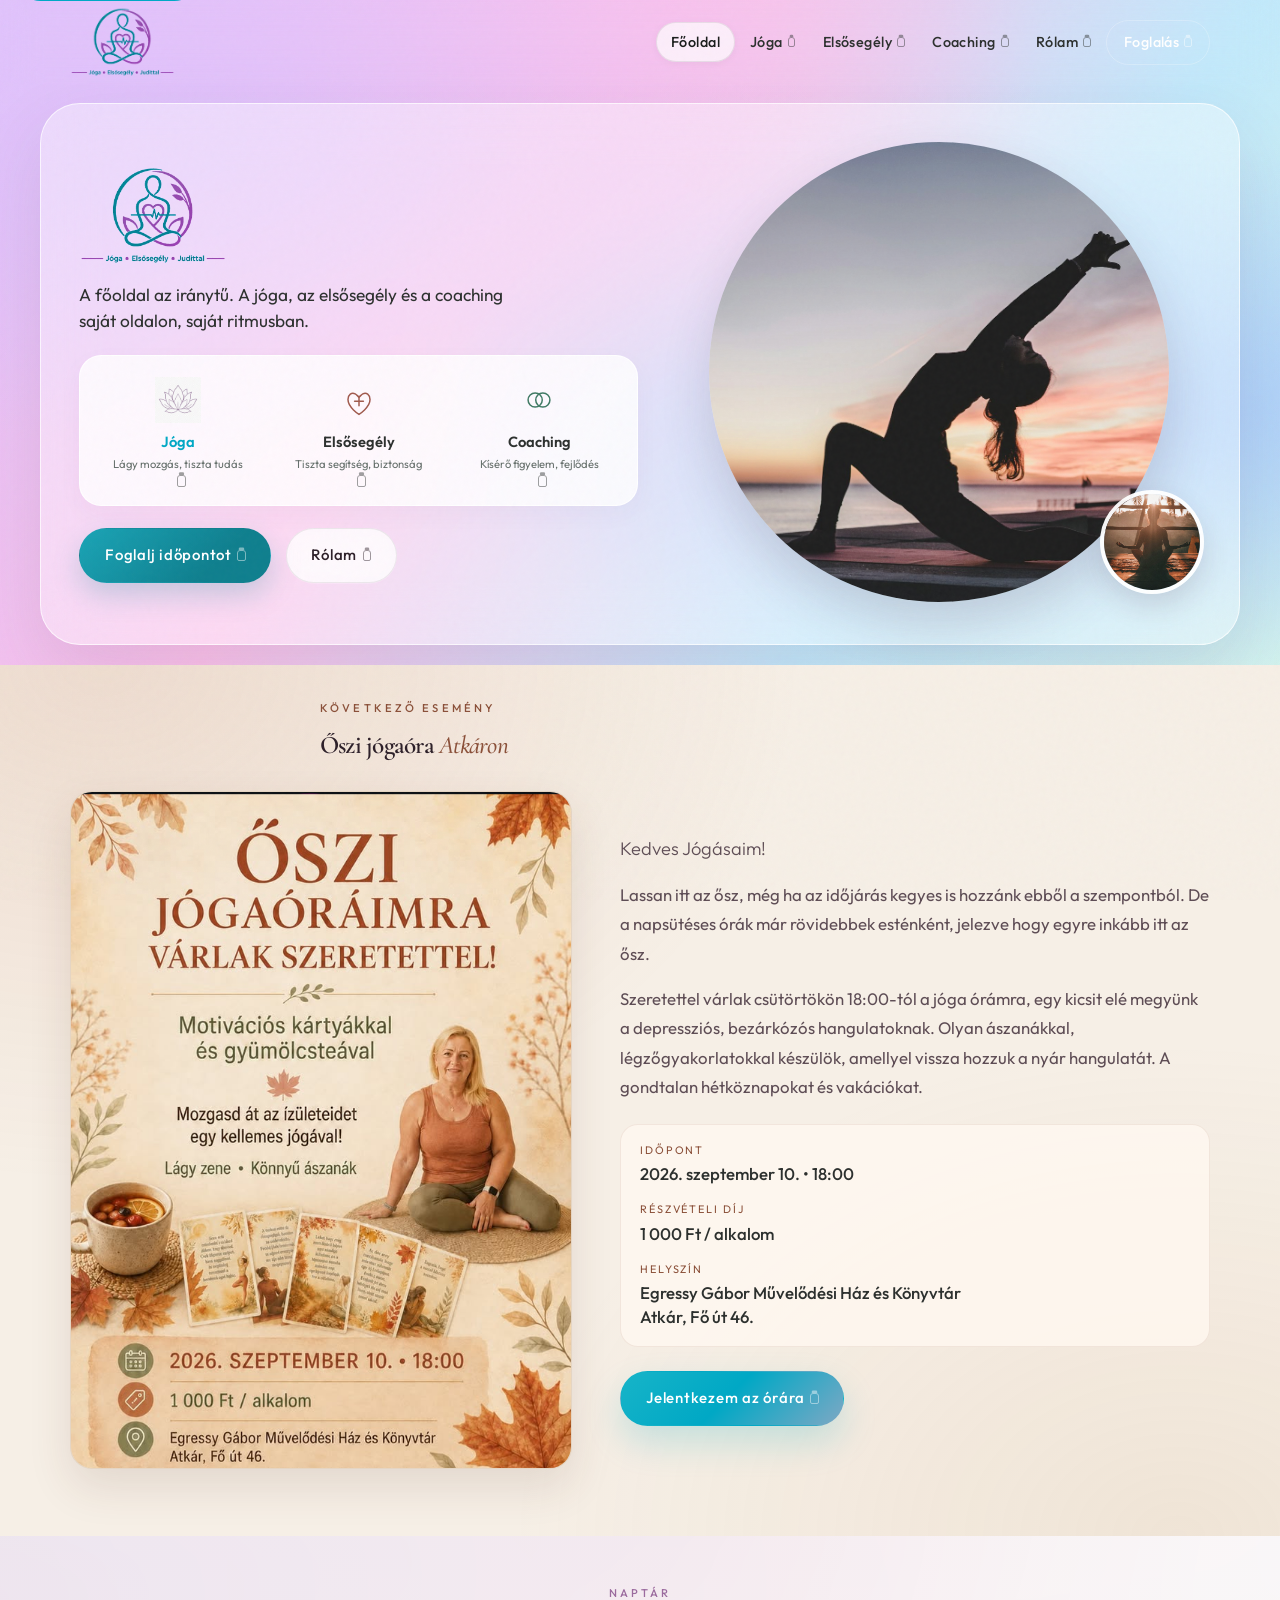
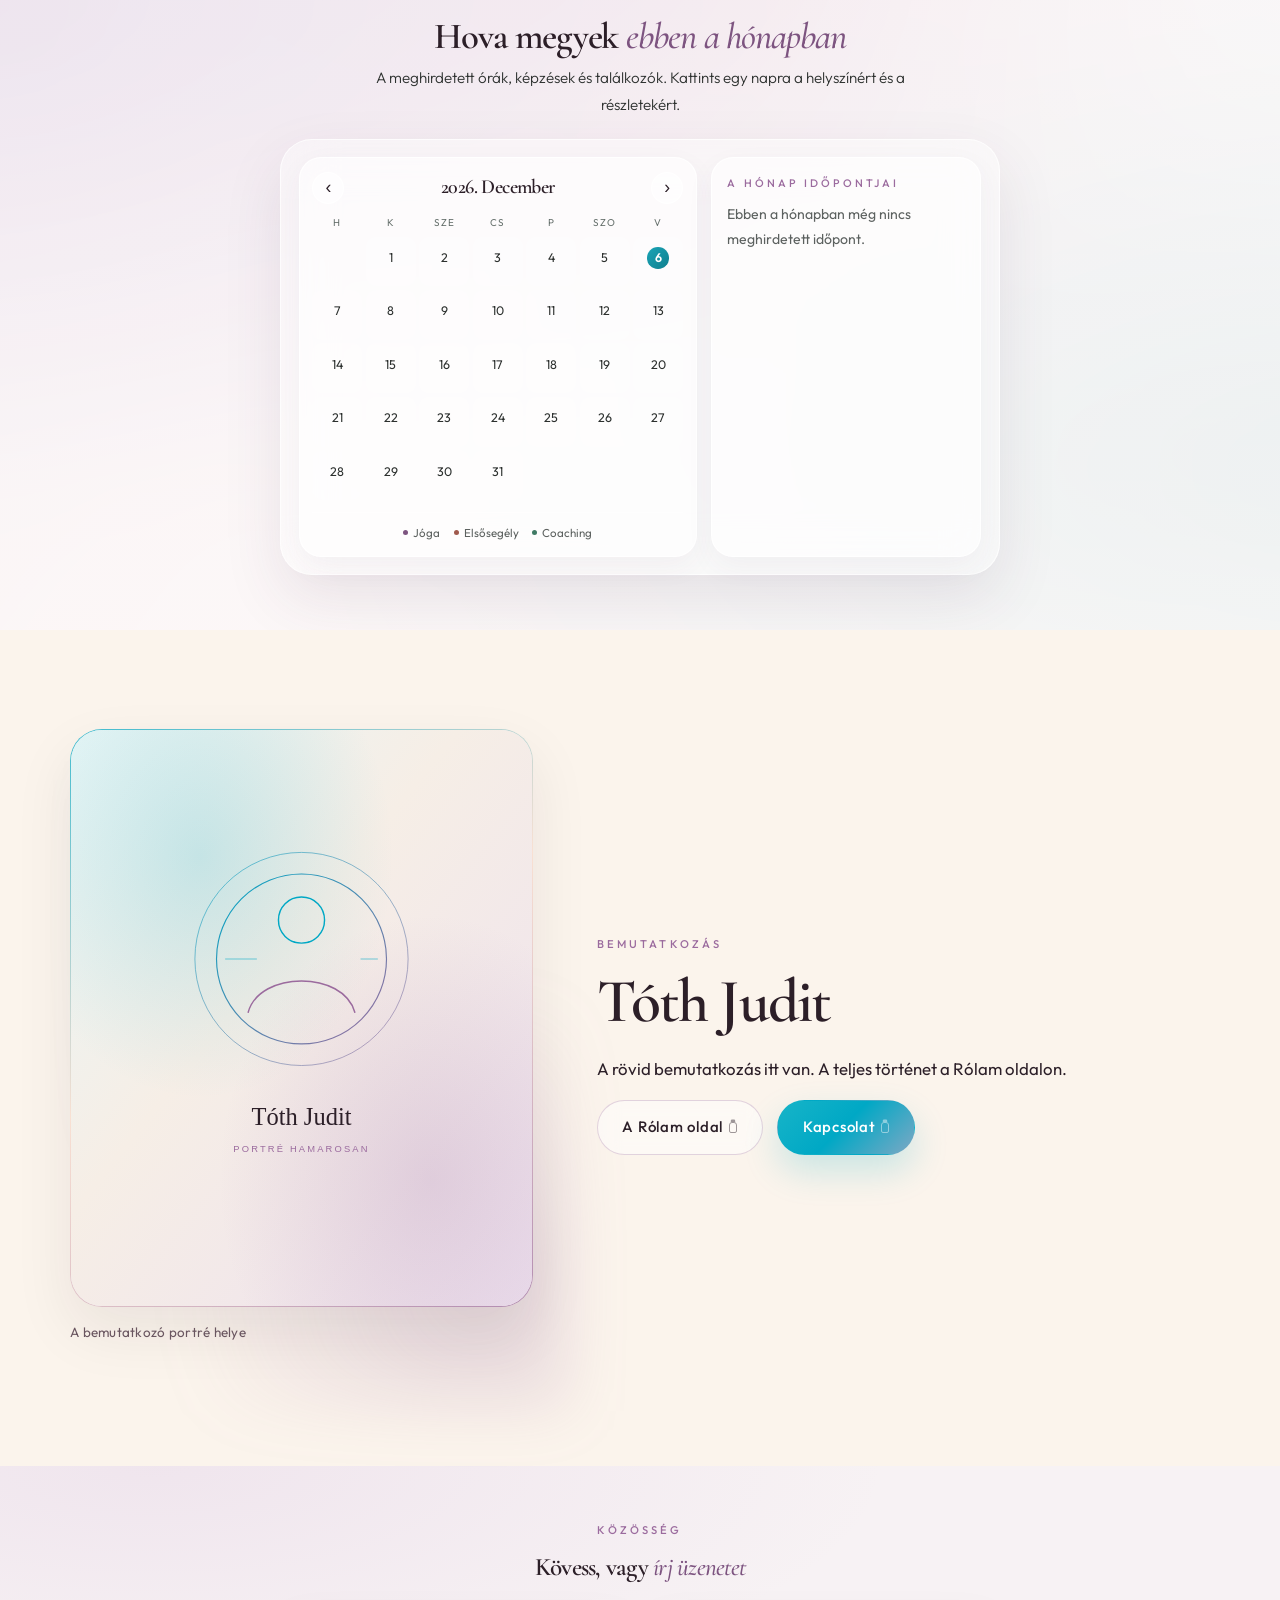
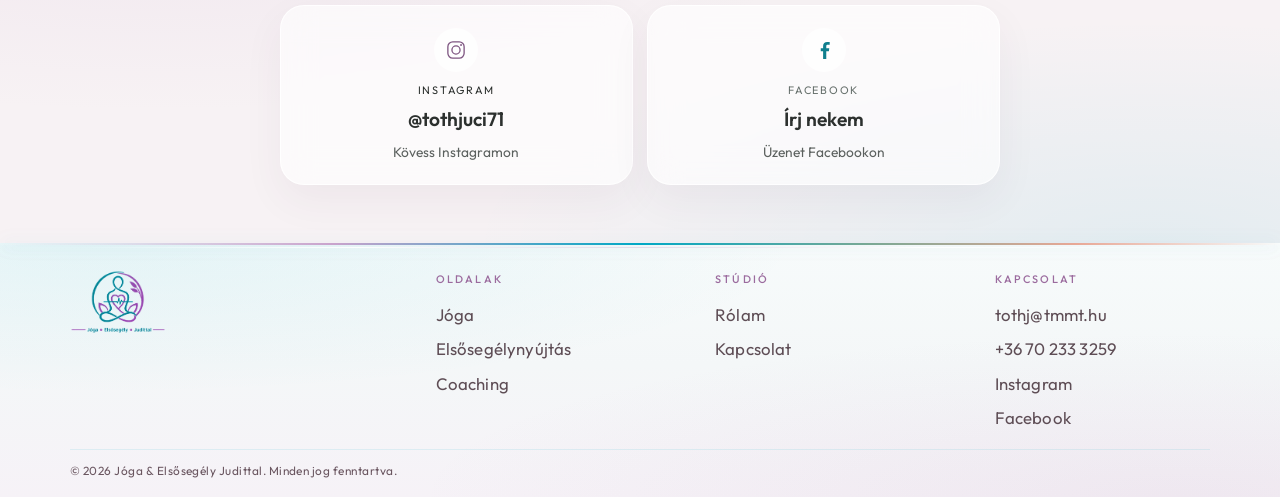
==== index.html @ 82e7b96b "Publish the current Judit site so it can be deployed from GitHub. Co-authored-by: Cursor <cursoragen" ====
<!DOCTYPE html>
<html lang="hu">
<head>
  <meta charset="utf-8">
  <meta name="viewport" content="width=device-width, initial-scale=1">
  <title>Jóga &amp; Elsősegély Judittal | Tóth Judit</title>
  <meta name="description" content="Jóga, elsősegély és coaching Tóth Judittal.">
  <meta name="theme-color" content="#FFFCF8">
  <link rel="canonical" href="https://jogaelseosegelyjudittal.hu/">
  <meta property="og:type" content="website">
  <meta property="og:locale" content="hu_HU">
  <meta property="og:title" content="Jóga &amp; Elsősegély Judittal">
  <meta property="og:description" content="Jóga, elsősegély és coaching Tóth Judittal.">
  <meta property="og:image" content="images/logo.png">
  <link rel="icon" href="images/logo.png" type="image/png">
  <link rel="preconnect" href="https://fonts.googleapis.com">
  <link rel="preconnect" href="https://fonts.gstatic.com" crossorigin>
  <link href="https://fonts.googleapis.com/css2?family=Cormorant+Garamond:ital,wght@0,500;0,600;0,700;1,500;1,600&family=Outfit:wght@300;400;500;600&display=swap" rel="stylesheet">
  <link rel="stylesheet" href="css/styles.css?v=19">
  <script src="js/preview-lock.js?v=1"></script>
  <script type="application/ld+json">
  {"@context":"https://schema.org","@type":"LocalBusiness","name":"Jóga & Elsősegély Judittal","description":"Jógaórák, elsősegély-képzések és coaching Judittal.","image":"images/logo.png","url":"https://jogaelseosegelyjudittal.hu/","email":"tothj@tmmt.hu","telephone":"+36702333259","founder":{"@type":"Person","name":"Tóth Judit"},"areaServed":"Hungary"}
  </script>
</head>
<body class="page-home">
  <div class="grain" aria-hidden="true"></div>
  <a class="skip-link" href="#fooldal">Ugrás a tartalomhoz</a>
  <header class="site-header">
    <div class="container header-inner">
      <a class="logo" href="index.html" aria-label="Jóga és Elsősegély Judittal – főoldal">
        <img src="images/logo.png" alt="Jóga • Elsősegély • Judittal">
      </a>
      <nav class="site-nav" id="site-nav" aria-label="Főmenü">
        <ul class="nav-list">
          <li><a class="nav-link" href="index.html">Főoldal</a></li>
          <li><a class="nav-link nav-link--joga" href="joga.html">Jóga</a></li>
          <li><a class="nav-link nav-link--aid" href="elseosegely.html">Elsősegély</a></li>
          <li><a class="nav-link nav-link--coach" href="coaching.html">Coaching</a></li>
          <li><a class="nav-link nav-link--about" href="rolam.html">Rólam</a></li>
          <li><a class="nav-cta" href="kapcsolat.html">Foglalás</a></li>
        </ul>
      </nav>
    </div>
  </header>
  <main>
    <section class="hero" id="fooldal">
      <div class="container hero-wrap">
        <div class="hero-shell hero-enter" style="--d:1">
          <div class="hero-shell__copy">
            <img class="hero__logo" src="images/logo.png" alt="Jóga • Elsősegély • Judittal">
            <h1 class="hero-card__lead">A főoldal az iránytű. A jóga, az elsősegély és a coaching saját oldalon, saját ritmusban.</h1>
            <div class="hero-feats">
              <a class="hero-feat hero-feat--joga" href="joga.html">
                <span class="hero-feat__icon" aria-hidden="true">
                  <img src="images/icon-lotus.png" alt="">
                </span>
                <strong>Jóga</strong>
                <small>Lágy mozgás, tiszta tudás</small>
              </a>
              <a class="hero-feat" href="elseosegely.html">
                <span class="hero-feat__icon" aria-hidden="true">
                  <svg viewBox="0 0 48 48" fill="none"><path d="M24 39s-11.5-7.2-11.5-15.4C12.5 18.4 16.4 15.6 20 17.6c1.3.7 2.3 2 4 3.4 1.7-1.4 2.7-2.7 4-3.4 3.6-2 7.5.8 7.5 6 0 8.2-11.5 15.4-11.5 15.4Z" stroke="#a05a4d" stroke-width="1.55" stroke-linejoin="round"/><path d="M24 20.8v9.2M19.4 25.4h9.2" stroke="#a05a4d" stroke-width="1.55" stroke-linecap="round"/></svg>
                </span>
                <strong>Elsősegély</strong>
                <small>Tiszta segítség, biztonság</small>
              </a>
              <a class="hero-feat" href="coaching.html">
                <span class="hero-feat__icon" aria-hidden="true">
                  <svg viewBox="0 0 48 48" fill="none"><circle cx="20" cy="24" r="7.4" stroke="#3f7a64" stroke-width="1.55"/><circle cx="28" cy="24" r="7.4" stroke="#3f7a64" stroke-width="1.55"/></svg>
                </span>
                <strong>Coaching</strong>
                <small>Kísérő figyelem, fejlődés</small>
              </a>
            </div>
            <div class="cta-row">
              <a class="btn btn--primary" href="kapcsolat.html">Foglalj időpontot</a>
              <a class="btn btn--ghost" href="rolam.html">Rólam</a>
            </div>
          </div>
          <div class="hero-shell__visual">
            <figure class="hero-circle hero-circle--main">
              <img src="images/yoga-hero.jpg" alt="Nyugodt jógaóra, jelenlét és légzés">
            </figure>
            <div class="hero-float">
              <figure class="hero-circle hero-circle--mini">
                <img src="images/yoga-practice.jpg" alt="Meditatív gyakorlat">
              </figure>
            </div>
          </div>
        </div>
      </div>
    </section>

    <section class="event" id="kovetkezo-esemeny">
      <div class="container event__intro reveal">
        <p class="eyebrow">Következő esemény</p>
        <h2>Őszi jógaóra <em>Atkáron</em></h2>
      </div>
      <div class="container event__layout">
        <figure class="event__poster reveal">
          <img src="images/oszi-joga.png" alt="Őszi jógaóráimra várlak szeretettel — 2026. szeptember 10., 18:00, Atkár">
        </figure>
        <div class="event__copy reveal">
          <p class="lead">Kedves Jógásaim!</p>
          <p>Lassan itt az ősz, még ha az időjárás kegyes is hozzánk ebből a szempontból. De a napsütéses órák már rövidebbek esténként, jelezve hogy egyre inkább itt az ősz.</p>
          <p>Szeretettel várlak csütörtökön 18:00-tól a jóga órámra, egy kicsit elé megyünk a depressziós, bezárkózós hangulatoknak. Olyan ászanákkal, légzőgyakorlatokkal készülök, amellyel vissza hozzuk a nyár hangulatát. A gondtalan hétköznapokat és vakációkat.</p>
          <ul class="event__meta">
            <li><span>Időpont</span><strong>2026. szeptember 10. • 18:00</strong></li>
            <li><span>Részvételi díj</span><strong>1 000 Ft / alkalom</strong></li>
            <li><span>Helyszín</span><strong>Egressy Gábor Művelődési Ház és Könyvtár<br>Atkár, Fő út 46.</strong></li>
          </ul>
          <a class="btn btn--primary" href="kapcsolat.html">Jelentkezem az órára</a>
        </div>
      </div>
    </section>

    <section class="calendar-section" id="naptar">
      <div class="container">
        <div class="calendar-intro reveal">
          <p class="eyebrow">Naptár</p>
          <h2>Hova megyek <em>ebben a hónapban</em></h2>
          <p class="lead">A meghirdetett órák, képzések és találkozók. Kattints egy napra a helyszínért és a részletekért.</p>
        </div>
        <div class="cal reveal" data-calendar>
          <div class="cal__board">
            <div class="cal__head">
              <button type="button" class="cal__nav" data-cal-prev aria-label="Előző hónap">
                <span aria-hidden="true">‹</span>
              </button>
              <h3 data-cal-month></h3>
              <button type="button" class="cal__nav" data-cal-next aria-label="Következő hónap">
                <span aria-hidden="true">›</span>
              </button>
            </div>
            <div class="cal__weekdays" data-cal-weekdays></div>
            <div class="cal__grid" data-cal-grid></div>
            <ul class="cal__legend">
              <li><i class="cal-dot cal-dot--joga"></i> Jóga</li>
              <li><i class="cal-dot cal-dot--aid"></i> Elsősegély</li>
              <li><i class="cal-dot cal-dot--coach"></i> Coaching</li>
            </ul>
          </div>
          <aside class="cal__panel">
            <p class="eyebrow" data-cal-panel-label>A hónap időpontjai</p>
            <div data-cal-list>
              <article class="cal-item cal-item--joga">
                <p class="cal-item__when">10. · 18:00</p>
                <p class="cal-item__type">Jóga</p>
                <h4>Őszi jógaóra</h4>
                <p class="cal-item__place">Egressy Gábor Művelődési Ház és Könyvtár, Atkár, Fő út 46.</p>
                <p class="cal-item__note">1 000 Ft / alkalom</p>
                <a class="btn btn--ghost" href="kapcsolat.html">Jelentkezem</a>
              </article>
            </div>
          </aside>
        </div>
      </div>
    </section>

    <section class="section section--cream" id="rolam-rovid">
      <div class="container about">
        <div class="about__photo-wrap reveal">
          <div class="about__glow" aria-hidden="true"></div>
          <div class="about__frame">
            <div class="about__media">
              <img class="about__photo" src="images/profile.jpg" alt="Tóth Judit portréja" onerror="this.onerror=null;this.src='images/profile-placeholder.svg'">
            </div>
          </div>
          <p class="about__note">A bemutatkozó portré helye</p>
        </div>
        <div class="reveal about__copy">
          <p class="eyebrow">Bemutatkozás</p>
          <h2>Tóth Judit</h2>
          <p>A rövid bemutatkozás itt van. A teljes történet a Rólam oldalon.</p>
          <div class="cta-row">
            <a class="btn btn--ghost" href="rolam.html">A Rólam oldal</a>
            <a class="btn btn--primary" href="kapcsolat.html">Kapcsolat</a>
          </div>
        </div>
      </div>
    </section>

    <section class="social-section" id="kozosseg">
      <div class="container">
        <div class="social-intro reveal">
          <p class="eyebrow">Közösség</p>
          <h2>Kövess, vagy <em>írj üzenetet</em></h2>
        </div>
        <div class="social-grid">
          <a class="social-card social-card--ig reveal" href="https://www.instagram.com/tothjuci71" target="_blank" rel="noopener noreferrer">
            <span class="social-card__icon" aria-hidden="true">
              <svg viewBox="0 0 32 32" fill="none"><rect x="6" y="6" width="20" height="20" rx="6" stroke="currentColor" stroke-width="1.6"/><circle cx="16" cy="16" r="5" stroke="currentColor" stroke-width="1.6"/><circle cx="22.2" cy="9.8" r="1.15" fill="currentColor"/></svg>
            </span>
            <p class="social-card__label">Instagram</p>
            <strong>@tothjuci71</strong>
            <small>Kövess Instagramon</small>
          </a>
          <a class="social-card social-card--fb reveal" href="https://www.facebook.com/profile.php?id=100004607267781" target="_blank" rel="noopener noreferrer">
            <span class="social-card__icon" aria-hidden="true">
              <svg viewBox="0 0 32 32" fill="none"><path d="M18.8 27V17.4h3.2l.5-3.7h-3.7v-2.4c0-1.1.3-1.8 1.9-1.8H23V6.1C22.5 6 21.2 6 19.8 6c-2.9 0-4.9 1.8-4.9 5v2.7H12v3.7h2.9V27h3.9Z" fill="currentColor"/></svg>
            </span>
            <p class="social-card__label">Facebook</p>
            <strong>Írj nekem</strong>
            <small>Üzenet Facebookon</small>
          </a>
        </div>
      </div>
    </section>

  </main>
  <footer class="site-footer">
    <div class="container footer-grid">
      <div class="footer-brand">
        <a class="logo" href="index.html">
          <img src="images/logo.png" alt="Jóga • Elsősegély • Judittal">
        </a>
        <p></p>
      </div>
      <nav class="footer-nav" aria-label="Szolgáltatások">
        <span>Oldalak</span>
        <a href="joga.html">Jóga</a>
        <a href="elseosegely.html">Elsősegélynyújtás</a>
        <a href="coaching.html">Coaching</a>
      </nav>
      <nav class="footer-nav" aria-label="Stúdió">
        <span>Stúdió</span>
        <a href="rolam.html">Rólam</a>
        <a href="kapcsolat.html">Kapcsolat</a>
      </nav>
      <div class="footer-nav">
        <span>Kapcsolat</span>
        <a href="mailto:tothj@tmmt.hu">tothj@tmmt.hu</a>
        <a href="tel:+36702333259">+36 70 233 3259</a>
        <a href="https://www.instagram.com/tothjuci71" target="_blank" rel="noopener noreferrer">Instagram</a>
        <a href="https://www.facebook.com/profile.php?id=100004607267781" target="_blank" rel="noopener noreferrer">Facebook</a>
      </div>
    </div>
    <div class="container">
      <p class="footer-copy">&copy; <span id="year"></span> Jóga &amp; Elsősegély Judittal. Minden jog fenntartva.</p>
    </div>
  </footer>
  <script src="js/schedule.js?v=13"></script>
  <script src="js/calendar.js?v=13"></script>
  <script src="js/main.js?v=13"></script>
</body>
</html>
---- css/styles.css ----
:root {

  --teal: #00A8C5;

  --teal-hot: #2BB8CC;

  --teal-soft: #8EDDE8;

  --teal-deep: #0A6F80;

  --mint: #C8EDE6;

  --aqua: #D6F1F4;

  --purple: #9B6B9E;

  --purple-soft: #C9A3CC;

  --lilac: #E8D8EC;

  --blush: #F5C8C8;

  --peach: #F8D8C8;

  --ivory: #FFFCF8;

  --cream: #FBF4EC;

  --cream-2: #F6EBE0;

  --mist: #F4F8F7;

  --milk: #FFF8FA;

  --ink: #2C1F28;

  --muted: #6A5660;

  --text: #2C1F28;

  --text-dim: #5E4D55;

  --line: rgba(44, 31, 40, 0.08);

  --white: #ffffff;

  --header-h: 88px;

  --joga: #7d5480;

  --joga-soft: #c9a3cc;

  --aid: #a05a4d;

  --aid-soft: #e8a896;

  --coach: #3f7a64;

  --coach-soft: #7aa894;

  --max: 1140px;

  --radius: 22px;

  --font-sans: "Outfit", "Segoe UI", sans-serif;

  --font-serif: "Cormorant Garamond", Georgia, serif;

  --ease: cubic-bezier(0.22, 1, 0.36, 1);

  --shadow: 0 18px 50px rgba(44, 31, 40, 0.06);

}



*, *::before, *::after { box-sizing: border-box; }

html { scroll-behavior: smooth; color-scheme: light; }

body {

  margin: 0;

  color: var(--text);

  font-family: var(--font-sans);

  font-size: 1.05rem;

  line-height: 1.75;

  background: var(--ivory);

}

body.nav-open { overflow: hidden; }

img { max-width: 100%; height: auto; display: block; }

a { color: var(--teal-deep); text-decoration-color: rgba(0, 168, 197, 0.28); }

a:hover { color: var(--teal); }

:focus-visible { outline: 2px solid rgba(0, 168, 197, 0.45); outline-offset: 3px; }

h1, h2, h3 {

  font-family: var(--font-serif);

  font-weight: 600;

  line-height: 1.08;

  letter-spacing: -0.03em;

  color: var(--ink);

}

h1 em, h2 em { font-style: italic; font-weight: 500; color: var(--purple); }

p { margin: 0 0 1rem; }



.skip-link {

  position: absolute; left: 1rem; top: -3rem; z-index: 1000;

  padding: 0.6rem 0.9rem; background: var(--teal); color: #fff; border-radius: 999px;

}

.skip-link:focus { top: 1rem; }

.container { width: min(calc(100% - 2.2rem), var(--max)); margin-inline: auto; }



.grain {

  pointer-events: none;

  position: fixed;

  inset: 0;

  z-index: 70;

  opacity: 0.028;

  background-image: url("data:image/svg+xml,%3Csvg viewBox='0 0 200 200' xmlns='http://www.w3.org/2000/svg'%3E%3Cfilter id='n'%3E%3CfeTurbulence type='fractalNoise' baseFrequency='.85' numOctaves='3' stitchTiles='stitch'/%3E%3C/filter%3E%3Crect width='100%25' height='100%25' filter='url(%23n)'/%3E%3C/svg%3E");

}



.section {

  position: relative;

  padding: 6.2rem 0 6.6rem;

}

.section--cream { background: var(--cream); color: var(--ink); }

.section--cream .lead, .section--cream .about__note { color: var(--muted); }

.section--mist {

  background:

    linear-gradient(180deg, rgba(251,244,236,0.9) 0%, transparent 9%),

    radial-gradient(ellipse at 10% 0%, rgba(0,168,197,0.1), transparent 38%),

    radial-gradient(ellipse at 92% 100%, rgba(201,163,204,0.14), transparent 40%),

    var(--mist);

}

.section--lilac {

  background:

    linear-gradient(180deg, rgba(244,248,247,0.85) 0%, transparent 10%),

    radial-gradient(ellipse at 88% 6%, rgba(201,163,204,0.2), transparent 38%),

    radial-gradient(ellipse at 8% 94%, rgba(0,168,197,0.1), transparent 36%),

    #f7f2f6;

}

section[id] { scroll-margin-top: calc(var(--header-h) + 18px); }

.section__intro { max-width: 38rem; margin: 0 auto 3.4rem; text-align: center; }

.section__intro h2, .about h2 {

  margin: 0 0 1.15rem;

  font-size: clamp(2.5rem, 5.2vw, 3.85rem);

}

.eyebrow {

  margin: 0 0 0.85rem;

  font-size: 0.7rem;

  font-weight: 500;

  letter-spacing: 0.28em;

  text-transform: uppercase;

  color: var(--purple);

}

.eyebrow--glow { color: var(--teal-deep); }

.lead { color: var(--text-dim); font-size: 1.14rem; font-weight: 300; line-height: 1.8; }



.site-header {

  position: sticky; top: 0; z-index: 50;

  background: var(--ivory);

  backdrop-filter: blur(18px);

  border-bottom: 1px solid transparent;

  transition: background 0.55s var(--ease), border-color 0.55s ease, box-shadow 0.55s ease;

}

.site-header.is-scrolled {

  background: var(--ivory);

  backdrop-filter: blur(22px);

  border-bottom-color: rgba(44, 31, 40, 0.06);

  box-shadow: 0 10px 40px rgba(44, 31, 40, 0.045);

}

.header-inner {

  min-height: auto;

  padding: 0.45rem 0;

  display: flex; align-items: center; justify-content: space-between; gap: 0.55rem 1rem;

  flex-wrap: wrap;

}

.logo { display: flex; align-items: center; flex-shrink: 0; }

.logo img {

  max-height: 70px; width: auto; max-width: min(240px, 58vw);

  object-fit: contain;

}

.nav-toggle { display: none !important; }

.site-nav {

  position: static;

  background: transparent;

  padding: 0;

  transform: none;

  flex: 1 1 auto;

}

.site-nav > ul, .site-nav .nav-list {

  list-style: none; margin: 0; padding: 0;

  display: flex; flex-direction: row; flex-wrap: wrap;

  align-items: center; justify-content: flex-end; gap: 0.18rem;

}

.site-nav a {

  position: relative;

  display: block; padding: 0.42rem 0.78rem; color: #2C302E; text-decoration: none;

  font-weight: 500; border-bottom: 0; letter-spacing: 0.03em;

  border-radius: 9999px; font-size: 0.86rem;

  background: transparent;

  border: 1px solid transparent;

  box-shadow: none;

  transition: all 0.2s ease;

}

.site-nav .nav-link:hover {
  opacity: 0.7;
  color: #2C302E;
}

.site-nav .nav-link.is-active {
  opacity: 1;
  color: #1A1D1C;
  background: rgba(255, 255, 255, 0.7);
  border: 1px solid rgba(0, 0, 0, 0.08);
  border-radius: 9999px;
  box-shadow: 0 2px 8px rgba(0, 0, 0, 0.04);
}

.nav-cta {

  border: 1px solid rgba(255, 255, 255, 0.25) !important;

  border-radius: 9999px; text-align: center; margin-top: 0;

  color: #fff !important;

  font-weight: 600;

  letter-spacing: 0.04em;

  background: linear-gradient(160deg, #2a7d78 0%, #1b5c58 52%, #123f3d 100%);

  box-shadow: 0 8px 20px -4px rgba(32, 120, 130, 0.3);

  padding: 0.5rem 1.05rem !important;

  transition: all 0.2s ease;

}

.nav-cta:hover {
  color: #fff !important;
  transform: translateY(-2px);
  box-shadow: 0 12px 26px -4px rgba(32, 120, 130, 0.45);
}

.nav-cta--aero,
.nav-cta--aero:hover,
.nav-cta--aero.is-active {
  color: #1A1D1C !important;
  font-weight: 500;
  letter-spacing: 0.03em;
  background: rgba(255, 255, 255, 0.7) !important;
  border: 1px solid rgba(0, 0, 0, 0.08) !important;
  box-shadow: 0 2px 8px rgba(0, 0, 0, 0.04) !important;
  transform: none;
  text-shadow: none;
}



.hero {

  position: relative; overflow: hidden;

  min-height: calc(100vh - var(--header-h));

  display: grid; place-items: center;

  padding: 3.4rem 0 5rem;

  background:

    radial-gradient(ellipse at 50% -10%, rgba(0,168,197,0.1), transparent 42%),

    radial-gradient(ellipse at 12% 18%, rgba(245,200,200,0.38), transparent 40%),

    radial-gradient(ellipse at 88% 8%, rgba(201,163,204,0.28), transparent 38%),

    radial-gradient(ellipse at 80% 92%, rgba(0,168,197,0.12), transparent 44%),

    var(--ivory);

}

.hero__wash {

  position: absolute; inset: -10%;

  background:

    radial-gradient(circle at 30% 40%, rgba(0,168,197,0.08), transparent 34%),

    radial-gradient(circle at 70% 60%, rgba(155,107,158,0.1), transparent 36%);

  animation: washDrift 22s ease-in-out infinite;

  pointer-events: none;

}

.hero__orb {

  position: absolute; border-radius: 50%; filter: blur(88px); pointer-events: none;

  will-change: transform;

}

.hero__orb--teal { width: 46vw; height: 46vw; left: -10%; top: 8%; background: rgba(0,168,197,0.18); animation: orbA 26s ease-in-out infinite; }

.hero__orb--purple { width: 40vw; height: 40vw; right: -12%; top: -8%; background: rgba(201,163,204,0.32); animation: orbB 30s ease-in-out infinite; }

.hero__orb--blush { width: 32vw; height: 32vw; left: 16%; bottom: -10%; background: rgba(248,216,200,0.48); animation: orbC 24s ease-in-out infinite; }

.hero__orb--mid { width: 22vw; height: 22vw; left: 46%; bottom: 8%; background: rgba(200,237,230,0.4); animation: orbA 28s ease-in-out infinite reverse; }

.hero__arc {

  position: absolute; width: min(520px, 70vw); height: min(520px, 70vw);

  left: 50%; top: 18%; transform: translateX(-50%);

  border: 1px solid rgba(0,168,197,0.12);

  border-radius: 50%;

  pointer-events: none;

}

.hero__content { position: relative; text-align: center; max-width: 46rem; }

.hero__logo {

  width: min(360px, 76vw);

  margin: 0 auto 2rem;

  filter: drop-shadow(0 10px 28px rgba(0,168,197,0.12)) drop-shadow(0 8px 32px rgba(155,107,158,0.1));

  animation: logoFloat 9s ease-in-out infinite;

}

.hero h1 { margin: 0 0 1.25rem; font-size: clamp(2.7rem, 7.4vw, 5.4rem); }

.hero .lead { margin: 0 auto 2rem; max-width: 34rem; }

.hero__meta {

  margin: 2.5rem 0 0; color: var(--muted); font-size: 0.72rem;

  letter-spacing: 0.22em; text-transform: uppercase;

}

.hero__meta span {

  display: inline-block; width: 26px; height: 1px; margin: 0 0.7rem 0.2rem;

  background: linear-gradient(90deg, var(--teal), var(--purple-soft)); vertical-align: middle;

}



.hero-enter {

  opacity: 0;

  transform: translateY(22px);

  filter: blur(6px);

}

body.is-ready .hero-enter {

  animation: fadeUp 1.15s var(--ease) forwards;

  animation-delay: calc(var(--d, 0) * 140ms);

}



.cta-row { display: flex; flex-wrap: wrap; justify-content: center; gap: 0.9rem; }

.btn {

  display: inline-flex; align-items: center; justify-content: center;

  min-height: 52px; padding: 0.85rem 1.55rem; border-radius: 999px;

  border: 1px solid transparent; font-family: inherit; font-size: 0.94rem;

  font-weight: 500; letter-spacing: 0.05em; text-decoration: none; cursor: pointer;

  transition: transform 0.5s var(--ease), box-shadow 0.5s var(--ease), background 0.5s ease, border-color 0.5s ease;

}

.btn--primary {

  color: #fff;

  background: linear-gradient(135deg, #17b4c8 0%, var(--teal) 48%, #7ea8c4 100%);

  box-shadow: 0 16px 36px rgba(0, 168, 197, 0.2);

}

.btn--primary:hover {

  transform: translateY(-3px);

  box-shadow: 0 22px 44px rgba(0, 168, 197, 0.26);

  color: #fff;

}

.btn--ghost {

  color: var(--ink);

  background: rgba(255,255,255,0.48);

  border-color: rgba(155,107,158,0.28);

  backdrop-filter: blur(10px);

}

.btn--ghost:hover {

  transform: translateY(-3px);

  background: rgba(255,255,255,0.8);

  color: var(--ink);

  box-shadow: 0 14px 30px rgba(155,107,158,0.1);

}



.ribbon {

  position: relative;

  padding: 2.6rem 0 3rem;

  background:

    linear-gradient(180deg, transparent, rgba(251,244,236,0.55) 30%, var(--cream));

}

.ribbon::before {

  content: "";

  position: absolute; left: 12%; right: 12%; top: 0; height: 1px;

  background: linear-gradient(90deg, transparent, var(--teal-soft), var(--purple-soft), transparent);

}

.ribbon__grid { display: grid; gap: 1.6rem; }

.ribbon article { position: relative; padding-top: 0.2rem; }

.ribbon article small {

  display: block; font-family: var(--font-serif); font-style: italic;

  color: rgba(0,168,197,0.55); letter-spacing: 0.08em; font-size: 1.35rem; margin-bottom: 0.15rem;

}

.ribbon h2 { margin: 0 0 0.4rem; font-size: 1.85rem; }

.ribbon p { margin: 0; color: var(--text-dim); font-weight: 300; }



.about { display: grid; gap: 2.8rem; }

.about__photo-wrap { position: relative; }

.about__glow {

  position: absolute; inset: 8% -8% -8% 8%;

  background:

    radial-gradient(circle at 20% 20%, rgba(0,168,197,0.22), transparent 46%),

    radial-gradient(circle at 80% 80%, rgba(155,107,158,0.22), transparent 48%);

  filter: blur(28px);

  pointer-events: none;

}

.about__frame {

  position: relative;

  padding: 1px;

  border-radius: 32px;

  background: linear-gradient(150deg, rgba(0,168,197,0.75), rgba(248,216,200,0.7) 46%, rgba(155,107,158,0.7));

  box-shadow: 0 24px 60px rgba(44, 31, 40, 0.08);

}

.about__media {

  overflow: hidden;

  border-radius: 31px;

  background: linear-gradient(160deg, #e7f4f4, #f3eaf3);

}

.about__photo {

  width: 100%; aspect-ratio: 4/5; object-fit: cover;

  transition: transform 1.2s var(--ease);

}

.about__photo-wrap:hover .about__photo { transform: scale(1.035); }

.about__note { position: relative; margin-top: 0.9rem; font-size: 0.84rem; letter-spacing: 0.02em; }

.about .eyebrow { margin-bottom: 0.95rem; }

.quote {

  font-family: var(--font-serif); font-style: italic; font-size: clamp(1.4rem, 2.4vw, 1.75rem);

  line-height: 1.4; color: var(--purple); margin: 0 0 1.5rem;

}



.offer-grid, .subtype-grid, .price-grid, .contact-layout { display: grid; gap: 1.2rem; }

.offer {

  position: relative; overflow: hidden; display: block; height: 100%;

  padding: 1.55rem 1.4rem 1.4rem; border-radius: var(--radius);

  text-decoration: none; color: inherit;

  background:

    linear-gradient(180deg, rgba(255,255,255,0.92), rgba(255,252,248,0.88));

  border: 1px solid rgba(44,31,40,0.06);

  box-shadow: var(--shadow);

  transition: transform 0.55s var(--ease), border-color 0.55s ease, box-shadow 0.55s ease;

}

.offer:hover { transform: translateY(-6px); color: inherit; box-shadow: 0 24px 50px rgba(44,31,40,0.08); }

.offer__deco {

  position: absolute; right: -18px; top: -22px; width: 110px; height: 110px;

  border-radius: 50%;

  border: 1px solid rgba(0,168,197,0.16);

  pointer-events: none;

  transition: transform 0.8s var(--ease);

}

.offer__deco::after {

  content: "";

  position: absolute; inset: 18px;

  border-radius: 50%;

  background: radial-gradient(circle, rgba(0,168,197,0.12), transparent 68%);

}

.offer--purple .offer__deco { border-color: rgba(155,107,158,0.2); }

.offer--purple .offer__deco::after { background: radial-gradient(circle, rgba(155,107,158,0.14), transparent 68%); }

.offer--mixed .offer__deco {

  border-color: rgba(201,163,204,0.28);

}

.offer:hover .offer__deco { transform: translate(-8px, 10px) scale(1.06); }

.offer__no {

  display: block; font-family: var(--font-serif); font-style: italic;

  font-size: 2.15rem; line-height: 1; margin-bottom: 0.7rem;

  color: rgba(0,168,197,0.38);

}

.offer--purple .offer__no { color: rgba(155,107,158,0.42); }

.offer--mixed .offer__no { color: rgba(201,163,204,0.72); }

.offer h3 { margin: 0 0 0.5rem; font-size: 1.7rem; }

.offer p { color: var(--text-dim); font-weight: 300; }

.offer__more {

  color: var(--teal-deep); font-weight: 500; letter-spacing: 0.08em;

  font-size: 0.78rem; text-transform: uppercase;

}



.subtype {

  position: relative;

  border-radius: 18px; padding: 1.45rem 1.3rem;

  background: rgba(255,255,255,0.78);

  border: 1px solid rgba(44,31,40,0.055);

  box-shadow: 0 12px 30px rgba(44,31,40,0.035);

  transition: transform 0.5s var(--ease), box-shadow 0.5s ease;

}

.subtype:hover { transform: translateY(-4px); box-shadow: 0 18px 36px rgba(44,31,40,0.06); }

.subtype h2, .subtype h3 { margin: 0 0 0.55rem; font-size: 1.45rem; }

.page-top { padding-top: 7.4rem; }

.page-top h1, .about h1 {
  margin: 0 0 1.15rem;
  font-size: clamp(2.4rem, 5.2vw, 3.9rem);
}

.subtype p { margin: 0; color: var(--text-dim); font-weight: 300; }

.subtype--teal { box-shadow: inset 2px 0 0 var(--teal), 0 12px 30px rgba(44,31,40,0.035); }

.subtype--purple { box-shadow: inset 2px 0 0 var(--purple-soft), 0 12px 30px rgba(44,31,40,0.035); }

.subtype--glass {

  background: rgba(255,255,255,0.62);

  backdrop-filter: blur(12px);

  box-shadow: inset 2px 0 0 #d7a8b4, 0 12px 30px rgba(155,107,158,0.05);

}



.price-card {

  text-align: center; padding: 2rem 1.3rem; border-radius: var(--radius);

  background: rgba(255,255,255,0.8);

  border: 1px solid rgba(44,31,40,0.06);

  box-shadow: var(--shadow);

  transition: transform 0.5s var(--ease);

}

.price-card:hover { transform: translateY(-4px); }

.price-card h3 { margin: 0 0 0.45rem; font-size: 1.6rem; }

.price-card strong {

  display: block; margin: 0.15rem 0 0.75rem;

  font-family: var(--font-serif); font-size: 2rem; font-weight: 600;

  background: linear-gradient(90deg, var(--teal-deep), var(--purple));

  -webkit-background-clip: text; background-clip: text; color: transparent;

}

.price-card p { color: var(--text-dim); margin: 0; font-weight: 300; }

.price-card--featured {

  background:

    linear-gradient(var(--milk), var(--milk)) padding-box,

    linear-gradient(150deg, var(--teal), var(--blush), var(--purple-soft)) border-box;

  border: 1px solid transparent;

}



.contact-details { display: grid; gap: 0.8rem; }

.contact-box {

  background: rgba(255,255,255,0.8); border-radius: 16px; padding: 1.1rem 1.15rem;

  border: 1px solid rgba(44,31,40,0.055);

}

.contact-box span {

  display: block; color: var(--purple); font-size: 0.7rem;

  font-weight: 600; letter-spacing: 0.16em; text-transform: uppercase; margin-bottom: 0.25rem;

}

.contact-box p { margin: 0; }

.contact-box a { color: var(--ink); }

form {

  background: rgba(255,255,255,0.84); color: var(--ink); border-radius: var(--radius);

  padding: 1.55rem; border: 1px solid rgba(44,31,40,0.06);

  box-shadow: 0 22px 50px rgba(155,107,158,0.06);

}

.field { margin-bottom: 1rem; }

label { display: block; margin-bottom: 0.35rem; font-weight: 500; }

input, select, textarea {

  width: 100%; border: 1px solid #eadfd6; border-radius: 14px;

  padding: 0.82rem 0.9rem; font: inherit; color: var(--ink); background: #fffaf6;

  transition: border-color 0.4s ease, box-shadow 0.4s ease;

}

input:focus, select:focus, textarea:focus {

  outline: none; border-color: var(--teal);

  box-shadow: 0 0 0 4px rgba(0,168,197,0.1);

}

textarea { min-height: 140px; resize: vertical; }

.consent { display: flex; gap: 0.7rem; align-items: flex-start; font-size: 0.94rem; margin-bottom: 1.1rem; }

.consent input { width: auto; margin-top: 0.3rem; }

.form-status { margin: 0.8rem 0 0; padding: 0.8rem 0.95rem; border-radius: 12px; }

.form-status.is-success { background: #e7f7ee; color: #216246; }

.form-status.is-error { background: #fdecee; color: #8a2b38; }



.site-footer {

  position: relative;

  background:

    radial-gradient(ellipse at 8% 0%, rgba(0, 168, 197, 0.08), transparent 42%),

    radial-gradient(ellipse at 92% 100%, rgba(155, 107, 158, 0.08), transparent 46%),

    linear-gradient(180deg, #f7fbfb 0%, #f4f7f8 48%, #f6f2f7 100%);

  color: var(--ink);

  padding: 1.7rem 0 0.95rem;

  border-top: none;

}

.site-footer::before {

  content: "";

  position: absolute;

  top: 0; left: 0; right: 0;

  height: 2px;

  background: linear-gradient(90deg,
    transparent 0%,
    rgba(201, 163, 204, 0.2) 8%,
    var(--joga-soft) 26%,
    var(--teal) 50%,
    var(--coach-soft) 68%,
    var(--aid-soft) 84%,
    transparent 100%);

  box-shadow: 0 0 18px rgba(0, 168, 197, 0.18), 0 4px 16px rgba(201, 163, 204, 0.12);

}

.site-footer::after {

  content: "";

  position: absolute;

  top: 4px; left: 6%; right: 6%;

  height: 1px;

  background: linear-gradient(90deg, transparent, rgba(255,255,255,0.9), rgba(201,163,204,0.35), rgba(255,255,255,0.9), transparent);

}

.footer-grid {

  display: grid;

  gap: 1.15rem 2rem;

  align-items: start;

}

.site-footer .logo { display: inline-flex; }

.site-footer .logo img {

  max-height: 64px;

  max-width: min(200px, 70vw);

  width: auto;

}

.footer-nav { display: grid; gap: 0.32rem; justify-items: start; }

.footer-nav a {

  color: var(--text-dim);

  text-decoration: none;

  font-weight: 400;

  letter-spacing: 0.01em;

  position: relative;

  transition: color 0.4s ease;

}

.footer-nav a::after {

  content: "";

  position: absolute;

  left: 0; right: 0; bottom: -2px;

  height: 1px;

  background: linear-gradient(90deg, var(--teal), var(--purple-soft));

  transform: scaleX(0);

  transform-origin: left;

  transition: transform 0.4s var(--ease);

}

.footer-nav a:hover { color: var(--teal-deep); }

.footer-nav a:hover::after { transform: scaleX(1); }

.footer-copy {

  margin: 1rem 0 0;

  padding-top: 0.7rem;

  border-top: 1px solid rgba(0, 168, 197, 0.1);

  font-size: 0.74rem;

  letter-spacing: 0.04em;

  color: var(--muted);

}



.reveal {

  opacity: 0;

  transform: translateY(20px);

  filter: blur(5px);

  transition: opacity 0.9s var(--ease), transform 0.9s var(--ease), filter 0.9s ease;

}

.reveal[data-d="1"] { transition-delay: 90ms; }

.reveal[data-d="2"] { transition-delay: 180ms; }

.reveal.is-visible { opacity: 1; transform: none; filter: none; }



@keyframes fadeUp {

  to { opacity: 1; transform: none; filter: none; }

}

@keyframes logoFloat {

  0%, 100% { transform: translateY(0); }

  50% { transform: translateY(-7px); }

}

@keyframes washDrift {

  0%, 100% { transform: translate3d(0,0,0) scale(1); }

  50% { transform: translate3d(2%, -1.5%, 0) scale(1.06); }

}

@keyframes orbA {

  0%, 100% { transform: translate3d(0,0,0); }

  50% { transform: translate3d(4%, 3%, 0); }

}

@keyframes orbB {

  0%, 100% { transform: translate3d(0,0,0); }

  50% { transform: translate3d(-5%, 4%, 0); }

}

@keyframes orbC {

  0%, 100% { transform: translate3d(0,0,0); }

  50% { transform: translate3d(3%, -4%, 0); }

}



@media (min-width: 900px) {

  .site-nav a { padding: 0.4rem 0.7rem; font-size: 0.9rem; }

  .nav-cta { padding: 0.55rem 1.05rem !important; }

  .nav-link.is-active { padding: 0.4rem 0.85rem; }

  .ribbon__grid, .offer-grid, .price-grid { grid-template-columns: repeat(3, 1fr); }

  .about, .contact-layout, .subtype-grid { grid-template-columns: 1fr 1fr; }

  .about { grid-template-columns: 0.86fr 1.14fr; align-items: center; gap: 4rem; }

}

@media (max-width: 899px) {

  .section { padding: 4.6rem 0 5rem; }

  .hero { min-height: auto; padding-top: 2.2rem; }

  .hero__orb { filter: blur(70px); }

}

@media (prefers-reduced-motion: reduce) {

  html { scroll-behavior: auto; }

  .reveal, .btn, .offer, .subtype, .price-card, .site-nav, .site-header, .about__photo {

    transition: none;

  }

  .reveal, .hero-enter { opacity: 1; transform: none; filter: none; animation: none; }

  .hero__orb, .hero__wash, .hero__logo { animation: none; }

}

/* ??? Editorial layout system ??? */

.hero {

  display: block;

  place-items: unset;

  padding: 2.4rem 0 3.2rem;

}

.hero__grid {

  position: relative;

  display: grid;

  gap: 2.4rem;

  align-items: center;

}

.hero__copy { text-align: left; max-width: 36rem; }

.hero__logo { width: min(220px, 70vw); margin: 0 0 1.5rem; }

.hero h1 { font-size: clamp(2.6rem, 6.4vw, 4.8rem); }

.hero .lead { margin: 0 0 1.8rem; max-width: 32rem; }

.hero .cta-row { justify-content: flex-start; }

.hero__visual { position: relative; min-height: 420px; }

.hero__arc { display: none; }



.mask-organic,

.mask-circle { margin: 0; overflow: hidden; }

.mask-organic img,

.mask-circle img,

.offer__media img,

.cta-band__photo img {

  width: 100%; height: 100%; object-fit: cover; display: block;

}

.mask-organic {

  height: min(72vh, 640px);

  border-radius: 62% 38% 48% 52% / 42% 56% 44% 58%;

  box-shadow: 0 30px 70px rgba(44, 31, 40, 0.12);

}

.mask-organic--tall { height: min(78vh, 700px); }

.mask-organic--soft {
  height: min(42vh, 400px);
  border-radius: 28px 28px 46% 54% / 22px 22px 52% 48%;
  background: #eaf4ef;
}

.mask-organic--soft img {
  object-fit: contain;
  object-position: center center;
}

.mask-circle {

  border-radius: 50%;

  aspect-ratio: 1;

  box-shadow: 0 18px 40px rgba(44, 31, 40, 0.12);

}



.hero__chip {

  position: absolute;

  width: min(168px, 34vw);

  left: -8%;

  bottom: 8%;

  border: 4px solid var(--ivory);

  z-index: 2;

}

.hero__card {

  position: absolute;

  right: 2%;

  bottom: 6%;

  z-index: 3;

}

.float-card {

  width: min(230px, 80%);

  padding: 1.15rem 1.2rem;

  border-radius: 20px;

  background: rgba(255, 252, 248, 0.82);

  border: 1px solid rgba(255,255,255,0.7);

  box-shadow: 0 20px 50px rgba(44, 31, 40, 0.1);

  backdrop-filter: blur(16px);

}

.float-card small {

  display: block;

  font-family: var(--font-serif);

  font-style: italic;

  color: var(--teal-deep);

  font-size: 1.2rem;

}

.float-card strong { display: block; font-family: var(--font-serif); font-size: 1.35rem; margin: 0.15rem 0 0.3rem; }

.float-card p { margin: 0; color: var(--text-dim); font-size: 0.92rem; font-weight: 300; }



.stats { padding: 1.2rem 0 3.4rem; }

.stats__grid { display: grid; gap: 1.4rem; }

.stats article {

  padding-top: 0.4rem;

  border-top: 1px solid rgba(0,168,197,0.16);

}

.stats strong {

  display: block;

  font-family: var(--font-serif);

  font-size: clamp(2.6rem, 5vw, 3.6rem);

  line-height: 1;

  background: linear-gradient(90deg, var(--teal-deep), var(--purple));

  -webkit-background-clip: text; background-clip: text; color: transparent;

}

.stats span {

  display: block;

  margin: 0.45rem 0 0.35rem;

  letter-spacing: 0.16em;

  text-transform: uppercase;

  font-size: 0.7rem;

  color: var(--purple);

}

.stats p { margin: 0; color: var(--text-dim); font-weight: 300; }



.about__copy { text-align: left; }

.about__chip {

  position: absolute;

  width: 132px;

  right: -18px;

  bottom: 52px;

  border: 4px solid var(--cream);

  z-index: 2;

}



.split--start { margin-bottom: 2.4rem; }

.split__intro, .split--start > div { max-width: 38rem; text-align: left; }

.split__intro h2, .split--start h2 { margin: 0 0 1rem; font-size: clamp(2.4rem, 5vw, 3.6rem); }



.pullquote {

  padding: 4.5rem 0;

  background:

    linear-gradient(180deg, rgba(251,244,236,0.2), rgba(247,242,246,0.8)),

    radial-gradient(ellipse at 80% 50%, rgba(201,163,204,0.18), transparent 46%);

}

.pullquote__grid { max-width: 48rem; }

.pullquote blockquote {

  margin: 0;

  font-family: var(--font-serif);

  font-size: clamp(2rem, 4.6vw, 3.3rem);

  line-height: 1.2;

  color: var(--ink);

}

.pullquote em { color: var(--purple); }



.offer--visual { padding: 0 0 1.3rem; }

.offer__media {

  display: block;

  height: 170px;

  overflow: hidden;

  border-radius: 22px 22px 0 0;

  margin-bottom: 1.15rem;

}

.offer__media img { transition: transform 1.1s var(--ease); }

.offer:hover .offer__media img { transform: scale(1.05); }

.offer--visual .offer__no,

.offer--visual h3,

.offer--visual p,

.offer--visual .offer__more { padding-inline: 1.3rem; }



.editorial { display: grid; gap: 2.4rem; align-items: center; }

.editorial__visual { position: relative; }

.editorial__copy { text-align: left; }

.editorial__card { position: absolute; left: -12px; bottom: 28px; z-index: 2; }

.subtype-stack { display: grid; gap: 0.85rem; margin-top: 1.5rem; }



.voices { padding: 5.5rem 0; background: var(--ivory); }

.voices__grid { display: grid; gap: 1.1rem; }

.voice {

  padding: 1.5rem 1.35rem;

  border-radius: 20px;

  background: rgba(255,255,255,0.78);

  border: 1px solid rgba(44,31,40,0.05);

  box-shadow: var(--shadow);

}

.voice p {

  font-family: var(--font-serif);

  font-style: italic;

  font-size: 1.28rem;

  line-height: 1.45;

  color: var(--ink);

}

.voice cite {

  display: block;

  font-style: normal;

  letter-spacing: 0.12em;

  text-transform: uppercase;

  font-size: 0.7rem;

  color: var(--purple);

}



.cta-band {

  position: relative;

  min-height: 420px;

  display: grid;

  align-items: center;

  overflow: hidden;

}

.cta-band__photo { position: absolute; inset: 0; }

.cta-band__photo img { filter: grayscale(12%) saturate(0.9); }

.cta-band::after {

  content: "";

  position: absolute; inset: 0;

  background: linear-gradient(90deg, rgba(44,31,40,0.58) 0%, rgba(44,31,40,0.22) 70%, rgba(44,31,40,0.1) 100%);

}

.cta-band__inner { position: relative; z-index: 1; max-width: 36rem; padding: 4.5rem 0; text-align: left; }

.cta-band h2 { color: #fff; margin: 0 0 1.4rem; font-size: clamp(2.3rem, 5vw, 3.5rem); }

.cta-band h2 em { color: #e7c8ea; }

.eyebrow--light { color: #d7eef1; }



.price-card { text-align: left; }

.footer-brand p {

  max-width: 22rem;

  margin: 0.45rem 0 0;

  font-family: var(--font-serif);

  font-style: italic;

  font-size: 0.98rem;

  line-height: 1.45;

  color: var(--text-dim);

}

.footer-nav span {

  display: block;

  letter-spacing: 0.2em;

  text-transform: uppercase;

  font-size: 0.68rem;

  font-weight: 500;

  margin-bottom: 0.35rem;

  color: var(--purple);

}



@media (min-width: 900px) {

  .hero { min-height: calc(100vh - var(--header-h)); padding-top: 1.6rem; padding-bottom: 2rem; }

  .hero__grid { grid-template-columns: 0.92fr 1.08fr; gap: 3.5rem; }

  .stats__grid, .voices__grid { grid-template-columns: repeat(3, 1fr); }

  .editorial { grid-template-columns: 0.95fr 1.05fr; gap: 4.2rem; }

  .editorial--flip { grid-template-columns: 1.05fr 0.95fr; }

  .footer-grid { grid-template-columns: 1.4fr repeat(3, 1fr); gap: 2.4rem 4rem; }

}



@media (max-width: 899px) {

  .site-footer { padding: 1.45rem 0 0.85rem; }

  .footer-grid { gap: 1rem 1.4rem; }

  .site-footer .logo img { max-height: 56px; }

  .hero__visual { min-height: 360px; }

  .hero__chip { width: 112px; left: 4%; }

  .about__chip { width: 96px; right: 8px; bottom: 64px; }

  .editorial__card { left: 12px; }

  .mask-organic, .mask-organic--tall { height: 360px; }

  .mask-organic--soft { height: min(38vh, 320px); }

  .cta-band::after { background: linear-gradient(180deg, rgba(44,31,40,0.55), rgba(44,31,40,0.35)); }

}



@media (prefers-reduced-motion: reduce) {

  .offer__media img { transition: none; }

}
.subtype[id], #felnott-coaching { scroll-margin-top: calc(var(--header-h) + 22px); }

body.page-joga {
  background:
    radial-gradient(ellipse at 8% -10%, rgba(201,163,204,0.38), transparent 46%),
    radial-gradient(ellipse at 92% 18%, rgba(232,216,236,0.42), transparent 40%),
    #f8f1f7;
}
body.page-joga .page-top,
body.page-joga .section--cream {
  background:
    radial-gradient(ellipse at 80% 0%, rgba(201,163,204,0.28), transparent 48%),
    #f6eef5;
}
body.page-joga h1 em,
body.page-joga h2 em,
body.page-joga .eyebrow { color: var(--joga); }
body.page-joga .btn--primary {
  background: linear-gradient(135deg, #9b6b9e 0%, #7d5480 60%, #c9a3cc 140%);
  box-shadow: 0 10px 24px rgba(125, 84, 128, 0.2);
}

body.page-aid {
  background:
    radial-gradient(ellipse at 10% -8%, rgba(232,168,150,0.36), transparent 46%),
    radial-gradient(ellipse at 90% 16%, rgba(248,216,200,0.4), transparent 40%),
    #f8f2ee;
}
body.page-aid .page-top,
body.page-aid .section--lilac,
body.page-aid .section--cream {
  background:
    radial-gradient(ellipse at 12% 0%, rgba(232,168,150,0.28), transparent 48%),
    #f7ece7;
}
body.page-aid h1 em,
body.page-aid h2 em,
body.page-aid .eyebrow,
body.page-aid .eyebrow--glow { color: var(--aid); }
body.page-aid .btn--primary {
  background: linear-gradient(135deg, #c47a68 0%, #a05a4d 60%, #e8a896 140%);
  box-shadow: 0 10px 24px rgba(160, 90, 77, 0.2);
}

body.page-coach {
  background:
    radial-gradient(ellipse at 8% -8%, rgba(155,200,180,0.38), transparent 46%),
    radial-gradient(ellipse at 92% 18%, rgba(200,237,230,0.4), transparent 40%),
    #f1f7f4;
}
body.page-coach .page-top,
body.page-coach .section--cream {
  background:
    radial-gradient(ellipse at 82% 0%, rgba(155,200,180,0.28), transparent 48%),
    #eaf4ef;
}
body.page-coach h1 em,
body.page-coach h2 em,
body.page-coach .eyebrow { color: var(--coach); }
body.page-coach .btn--primary {
  background: linear-gradient(135deg, #5a9a80 0%, #3f7a64 60%, #7aa894 140%);
  box-shadow: 0 10px 24px rgba(63, 122, 100, 0.2);
}

body.page-about {
  background:
    radial-gradient(ellipse at 10% -8%, rgba(248,216,200,0.42), transparent 46%),
    radial-gradient(ellipse at 90% 16%, rgba(245,200,200,0.28), transparent 40%),
    #f8f3ee;
}
body.page-about .page-top,
body.page-about .section--cream {
  background:
    radial-gradient(ellipse at 18% 0%, rgba(248,216,200,0.32), transparent 48%),
    #f6eee7;
}
body.page-about h1,
body.page-about h1 em,
body.page-about .eyebrow { color: #7a4a3a; }
body.page-about .btn--primary {
  background: linear-gradient(135deg, #c48c78 0%, #a06a58 60%, #f8d8c8 140%);
  box-shadow: 0 10px 24px rgba(160, 106, 88, 0.2);
}

body.page-contact {
  background:
    radial-gradient(ellipse at 8% -8%, rgba(0,168,197,0.18), transparent 46%),
    radial-gradient(ellipse at 92% 16%, rgba(142,221,232,0.32), transparent 40%),
    #f2f8f8;
}
body.page-contact .page-top,
body.page-contact .section--cream {
  background:
    radial-gradient(ellipse at 80% 0%, rgba(0,168,197,0.14), transparent 48%),
    #eef6f6;
}
body.page-contact h1 em,
body.page-contact .eyebrow { color: var(--teal-deep); }

@media (max-width: 699px) {
  .logo img { max-height: 52px; max-width: min(150px, 42vw); }
  .site-nav { width: 100%; }
  .site-nav .nav-list { justify-content: flex-start; }
  .site-nav a { font-size: 0.78rem; padding: 0.34rem 0.52rem; }
  .nav-cta { padding: 0.36rem 0.72rem !important; }
}

.hero-pages {
  display: flex;
  flex-wrap: wrap;
  gap: 0.55rem;
  margin: 0 0 1.4rem;
}

.hero-page {
  display: inline-flex;
  align-items: center;
  padding: 0.48rem 0.95rem;
  border-radius: 9999px;
  text-decoration: none;
  font-weight: 500;
  letter-spacing: 0.03em;
  font-size: 0.88rem;
  border: 1px solid rgba(0,0,0,0.08);
  background: rgba(255,255,255,0.72);
  color: #1A1D1C;
  box-shadow: 0 2px 8px rgba(0,0,0,0.04);
  transition: all 0.2s ease;
}

.hero-page:hover { transform: translateY(-2px); opacity: 0.88; }
.hero-page--joga:hover { background: rgba(232, 216, 236, 0.85); color: var(--joga); }
.hero-page--aid:hover { background: rgba(248, 220, 210, 0.9); color: var(--aid); }
.hero-page--coach:hover { background: rgba(214, 234, 226, 0.9); color: var(--coach); }

.gate-grid { display: grid; gap: 1.3rem; }
.gate {
  display: grid;
  gap: 0;
  background: rgba(255,255,255,0.72);
  border: 1px solid rgba(44,31,40,0.06);
  border-radius: 24px;
  overflow: hidden;
  box-shadow: 0 16px 40px rgba(44,31,40,0.05);
}
.gate__media { height: 200px; overflow: hidden; }
.gate__media img { width: 100%; height: 100%; object-fit: cover; }
.gate__body { padding: 1.4rem 1.35rem 1.5rem; }
.gate__body h3 { margin: 0 0 0.65rem; font-size: 1.7rem; }
.gate__body p { color: var(--text-dim); }
.gate__list {
  margin: 0 0 1.2rem;
  padding: 0 0 0 1.1rem;
  color: var(--text-dim);
  font-size: 0.95rem;
}
.gate__list li { margin: 0.25rem 0; }
.gate--joga { box-shadow: inset 3px 0 0 var(--joga-soft), 0 16px 40px rgba(44,31,40,0.05); }
.gate--aid { box-shadow: inset 3px 0 0 var(--aid-soft), 0 16px 40px rgba(44,31,40,0.05); }
.gate--coach { box-shadow: inset 3px 0 0 var(--coach-soft), 0 16px 40px rgba(44,31,40,0.05); }

.gate--coach .gate__media {
  height: 200px;
  background: #eaf4ef;
}

.gate--coach .gate__media img {
  object-fit: contain;
  object-position: center center;
}
.about__copy .cta-row { justify-content: flex-start; margin-top: 0.4rem; }

@media (min-width: 900px) {
  .gate-grid { grid-template-columns: repeat(3, 1fr); align-items: stretch; }
  .gate__media { height: 220px; }
}

.event {
  position: relative;
  padding: 4.6rem 0 4.2rem;
}

.page-home .event {
  padding-top: 2.1rem;
  background:
    radial-gradient(ellipse at 8% 0%, rgba(196, 122, 88, 0.16), transparent 42%),
    radial-gradient(ellipse at 92% 100%, rgba(201, 163, 120, 0.14), transparent 40%),
    #f6efe6;
}

.event__intro { max-width: 40rem; margin-bottom: 2rem; }
.event__intro h2 { margin: 0; }
.event__intro .eyebrow { color: #8a4f38; }
.event__intro em { color: #8a4f38; }

.event__layout {
  display: grid;
  gap: 1.8rem;
  align-items: center;
}

.event__poster {
  margin: 0;
  border-radius: 22px;
  overflow: hidden;
  background: #efe4d4;
  box-shadow: 0 18px 44px rgba(90, 52, 36, 0.12);
  border: 1px solid rgba(138, 79, 56, 0.1);
}

.event__poster img {
  width: 100%;
  height: auto;
  display: block;
}

.event__copy .lead { margin-bottom: 0.85rem; }
.event__copy p { color: var(--text-dim); }

.event__meta {
  list-style: none;
  margin: 1.4rem 0 1.5rem;
  padding: 1rem 1.15rem;
  display: grid;
  gap: 0.85rem;
  border-radius: 18px;
  background: rgba(255, 248, 240, 0.8);
  border: 1px solid rgba(138, 79, 56, 0.1);
}

.event__meta li { display: grid; gap: 0.15rem; }
.event__meta span {
  font-size: 0.68rem;
  letter-spacing: 0.18em;
  text-transform: uppercase;
  color: #8a4f38;
}
.event__meta strong {
  font-weight: 500;
  color: #2C302E;
  line-height: 1.45;
}

@media (min-width: 900px) {
  .event__layout { grid-template-columns: 0.92fr 1.08fr; gap: 3rem; }
}

.aid-courses {
  display: grid;
  gap: 1.4rem;
}

.aid-course {
  padding: 1.7rem 1.5rem 1.8rem;
  border-radius: 22px;
  background: rgba(255,255,255,0.78);
  border: 1px solid rgba(160, 90, 77, 0.1);
  box-shadow: 0 16px 36px rgba(90, 52, 36, 0.05);
}

.aid-course h2 { margin: 0 0 0.55rem; }
.aid-course h3 {
  margin: 1.15rem 0 0.45rem;
  font-size: 1.15rem;
  color: var(--aid);
}
.aid-list {
  margin: 0 0 0.4rem;
  padding-left: 1.15rem;
  color: var(--text-dim);
}
.aid-list li { margin: 0.35rem 0; }
.aid-note {
  padding: 0.9rem 1rem;
  border-radius: 14px;
  background: rgba(255, 236, 228, 0.7);
  color: var(--text);
}
.aid-course .btn { margin-top: 0.6rem; }

@media (min-width: 900px) {
  .aid-courses { grid-template-columns: 1fr 1fr; align-items: start; }
}

/* Homepage hero � one glass panel, circular montage */
body.page-home {
  background:
    linear-gradient(125deg, #e0c3fc 0%, #fbc2eb 38%, #c2e9fb 72%, #d4f4ee 100%) top / 100% 110vh no-repeat,
    #f6efe6;
}

.page-home .site-header:not(.is-scrolled) {
  background: transparent;
  box-shadow: none;
  border-bottom-color: transparent;
}

.page-home .hero {
  position: relative;
  z-index: 1;
  margin-top: calc(var(--header-h) * -1);
  min-height: 0;
  padding: calc(var(--header-h) + 1.1rem) 0 1.25rem;
  background:
    radial-gradient(ellipse at 12% 18%, rgba(224, 195, 252, 0.95), transparent 42%),
    radial-gradient(ellipse at 52% 8%, rgba(251, 194, 235, 0.88), transparent 40%),
    radial-gradient(ellipse at 88% 62%, rgba(161, 196, 253, 0.78), transparent 46%),
    linear-gradient(125deg, #e0c3fc 0%, #fbc2eb 38%, #c2e9fb 72%, #d4f4ee 100%);
}

.page-home .hero__orb,
.page-home .hero__wash { display: none; }

.hero-wrap {
  width: min(calc(100% - 2rem), 1200px);
}

.hero-shell {
  position: relative;
  display: grid;
  gap: 1.6rem;
  align-items: center;
  padding: 1.7rem 1.4rem 1.6rem;
  border-radius: 40px;
  background: rgba(255, 255, 255, 0.38);
  border: 1px solid rgba(255, 255, 255, 0.72);
  box-shadow: 0 28px 70px rgba(80, 50, 90, 0.12);
  backdrop-filter: blur(26px);
  -webkit-backdrop-filter: blur(26px);
}

.hero-shell__copy {
  text-align: left;
  min-width: 0;
}

.page-home .hero-shell .hero__logo {
  width: min(148px, 42vw);
  margin: 0 0 1.05rem;
  filter: none;
  animation: none;
}

.page-home .hero h1.hero-card__lead {
  margin: 0 0 1.25rem;
  max-width: 28rem;
  font-family: var(--font-sans);
  font-size: clamp(0.98rem, 1.5vw, 1.08rem);
  font-weight: 400;
  font-style: normal;
  line-height: 1.55;
  letter-spacing: 0;
  color: #2C302E;
}

.hero-feats {
  display: grid;
  grid-template-columns: repeat(3, 1fr);
  gap: 0.45rem;
  margin: 0 0 1.35rem;
  padding: 0.95rem 0.7rem 1rem;
  border-radius: 22px;
  background: rgba(255, 255, 255, 0.82);
  border: 1px solid rgba(255, 255, 255, 0.95);
  box-shadow: 0 8px 24px rgba(80, 50, 90, 0.04);
}

.hero-feat {
  display: grid;
  justify-items: center;
  gap: 0.18rem;
  padding: 0.15rem 0.2rem;
  text-decoration: none;
  color: #2C302E;
  border-radius: 14px;
  transition: background 0.2s ease, transform 0.2s ease;
}

.hero-feat:hover {
  background: rgba(246, 240, 250, 0.9);
  transform: translateY(-2px);
}

.hero-feat strong {
  font-size: 0.92rem;
  font-weight: 600;
}

.hero-feat small {
  display: block;
  max-width: 9.4rem;
  font-size: 0.7rem;
  line-height: 1.35;
  color: #66706c;
  text-align: center;
}

.hero-feat__icon {
  width: 52px;
  height: 52px;
  display: grid;
  place-items: center;
}

.hero-feat__icon svg,
.hero-feat__icon img {
  width: 46px;
  height: 46px;
  object-fit: contain;
}

.hero-feat--joga strong { color: #00A8C5; }

.hero-shell .cta-row {
  justify-content: flex-start;
}

.hero-shell .btn--primary {
  background: linear-gradient(135deg, #1aa4b6 0%, #0f7f8e 70%);
  box-shadow: 0 12px 28px rgba(15, 127, 142, 0.22);
}

.hero-shell .btn--ghost {
  background: rgba(255, 255, 255, 0.72);
  border-color: rgba(44, 48, 46, 0.08);
}

.hero-shell__visual {
  position: relative;
  min-height: 0;
  display: grid;
  place-items: center;
  padding: 0.4rem 0.2rem 1.4rem;
}

.hero-circle {
  margin: 0;
  overflow: hidden;
}

.hero-circle img {
  width: 100%;
  height: 100%;
  max-width: none;
  object-fit: cover;
  display: block;
}

.hero-circle--main img { object-position: center 70%; }
.hero-circle--mini img { object-position: center 42%; }

.hero-circle--main {
  width: min(100%, 420px);
  aspect-ratio: 1;
  border-radius: 50%;
  box-shadow: 0 24px 50px rgba(60, 30, 50, 0.16);
}

.hero-float {
  position: absolute;
  right: 0;
  bottom: 0.2rem;
  z-index: 3;
  display: flex;
  align-items: center;
  gap: 0.65rem;
  max-width: 92%;
}

.hero-circle--mini {
  flex: 0 0 auto;
  width: 92px;
  aspect-ratio: 1;
  border-radius: 50%;
  border: 4px solid rgba(255, 255, 255, 0.95);
  box-shadow: 0 12px 28px rgba(60, 30, 50, 0.14);
}

.hero-caption {
  min-width: 0;
  padding: 0.7rem 0.85rem;
  border-radius: 16px;
  background: rgba(255, 255, 255, 0.74);
  border: 1px solid rgba(255, 255, 255, 0.9);
  box-shadow: 0 12px 28px rgba(60, 30, 50, 0.08);
  backdrop-filter: blur(16px);
  -webkit-backdrop-filter: blur(16px);
}

.hero-caption strong {
  display: block;
  margin-bottom: 0.12rem;
  font-size: 0.88rem;
  color: #2C302E;
}

.hero-caption p {
  margin: 0;
  font-size: 0.74rem;
  line-height: 1.4;
  color: #5c615f;
}

@media (min-width: 900px) {
  .hero-shell {
    grid-template-columns: minmax(0, 1.02fr) minmax(0, 0.98fr);
    gap: 1.6rem 2rem;
    padding: 2.15rem 2rem 2.05rem 2.4rem;
    min-height: 540px;
  }

  .hero-shell__visual {
    padding: 0.2rem 0.4rem 0.6rem;
  }

  .hero-circle--main {
    width: min(100%, 460px);
  }

  .hero-circle--mini { width: 104px; }

  .hero-float {
    right: 0.2rem;
    bottom: 1.1rem;
  }
}

@media (max-width: 699px) {
  .page-home .hero {
    padding-top: calc(var(--header-h) + 0.7rem);
    padding-bottom: 1rem;
    min-height: auto;
  }

  .page-home .event { padding-top: 1.6rem; }

  .hero-shell {
    padding: 1.25rem 1rem 1.2rem;
    border-radius: 28px;
  }

  .hero-feats {
    gap: 0.2rem;
    padding: 0.8rem 0.4rem 0.85rem;
  }

  .hero-feat small { font-size: 0.64rem; }

  .hero-shell .btn { min-height: 46px; padding: 0.7rem 1.15rem; }

  .hero-circle--mini { width: 76px; }

  .hero-caption { padding: 0.55rem 0.7rem; }
}

.calendar-section {
  position: relative;
  isolation: isolate;
  overflow: hidden;
  padding: 3rem 0 3.4rem;
  background: #efe8ee;
}

.calendar-section::before {
  content: "";
  position: absolute;
  inset: -18%;
  z-index: 0;
  background:
    radial-gradient(ellipse at 14% 22%, rgba(210, 186, 224, 0.7), transparent 46%),
    radial-gradient(ellipse at 52% 8%, rgba(232, 198, 214, 0.55), transparent 42%),
    radial-gradient(ellipse at 88% 68%, rgba(176, 206, 214, 0.55), transparent 48%),
    linear-gradient(125deg, #e6dce8 0%, #efe4ea 42%, #e4ecec 100%);
  filter: blur(46px) saturate(0.62) brightness(1.06);
  transform: scale(1.05);
  pointer-events: none;
}

.calendar-section::after {
  content: "";
  position: absolute;
  inset: 0;
  z-index: 0;
  background:
    linear-gradient(180deg, rgba(255, 252, 248, 0.28), rgba(255, 252, 248, 0.46)),
    rgba(246, 241, 244, 0.22);
  pointer-events: none;
}

.calendar-section > * {
  position: relative;
  z-index: 1;
}

.calendar-intro {
  max-width: 34rem;
  margin: 0 auto 1.25rem;
  text-align: center;
}

.calendar-intro h2 {
  margin: 0 0 0.45rem;
  font-size: clamp(1.7rem, 3.4vw, 2.3rem);
}

.calendar-intro .lead {
  margin: 0;
  font-size: 0.95rem;
  color: #2C302E;
}

.calendar-intro em { color: #7d5480; }

.cal {
  display: grid;
  gap: 0.9rem;
  align-items: stretch;
  width: min(100%, 720px);
  margin: 0 auto;
  padding: 1rem 0.95rem 1.05rem;
  border-radius: 32px;
  background: rgba(255, 255, 255, 0.38);
  border: 1px solid rgba(255, 255, 255, 0.72);
  box-shadow: 0 24px 60px rgba(80, 50, 90, 0.1);
  backdrop-filter: blur(26px);
  -webkit-backdrop-filter: blur(26px);
}

.cal__board,
.cal__panel {
  border-radius: 22px;
  background: rgba(255, 255, 255, 0.58);
  border: 1px solid rgba(255, 255, 255, 0.82);
  box-shadow: 0 10px 28px rgba(80, 50, 90, 0.05);
}

.cal__board { padding: 0.85rem 0.8rem 0.8rem; }

.cal__head {
  display: flex;
  align-items: center;
  justify-content: space-between;
  gap: 0.5rem;
  margin-bottom: 0.65rem;
}

.cal__head h3 {
  margin: 0;
  font-size: 1.25rem;
  text-transform: capitalize;
}

.cal__nav {
  width: 32px;
  height: 32px;
  border: 1px solid rgba(255, 255, 255, 0.7);
  border-radius: 50%;
  background: rgba(255, 255, 255, 0.55);
  color: var(--ink);
  font-size: 1.1rem;
  line-height: 1;
  cursor: pointer;
  transition: transform 0.25s var(--ease), box-shadow 0.25s ease, background 0.25s ease;
}

.cal__nav:hover {
  transform: translateY(-1px);
  background: rgba(255, 255, 255, 0.9);
  box-shadow: 0 8px 18px rgba(80, 50, 90, 0.1);
}

.cal__weekdays,
.cal__grid {
  display: grid;
  grid-template-columns: repeat(7, minmax(0, 1fr));
  gap: 0.22rem;
}

.cal__weekdays {
  margin-bottom: 0.3rem;
  color: #66706c;
  font-size: 0.62rem;
  letter-spacing: 0.1em;
  text-transform: uppercase;
  text-align: center;
}

.cal-day {
  position: relative;
  min-height: 36px;
  aspect-ratio: 1;
  display: grid;
  place-items: center;
  padding: 0 0 0.45rem;
  border: 0;
  border-radius: 10px;
  background: rgba(255, 255, 255, 0.18);
  color: #2C302E;
  font: inherit;
  font-size: 0.78rem;
  cursor: pointer;
  transition: background 0.2s ease, transform 0.2s ease, box-shadow 0.2s ease;
}

.cal-day--pad {
  background: transparent;
  cursor: default;
  pointer-events: none;
}

.cal-day:hover:not(.cal-day--pad) {
  background: rgba(255, 255, 255, 0.78);
  transform: translateY(-1px);
}

.cal-day.is-today .cal-day__num {
  width: 1.35rem;
  height: 1.35rem;
  display: grid;
  place-items: center;
  border-radius: 50%;
  background: linear-gradient(135deg, #1aa4b6, #0f7f8e);
  color: #fff;
  font-weight: 600;
}

.cal-day.is-selected {
  background: rgba(255, 255, 255, 0.92);
  box-shadow: 0 8px 18px rgba(80, 50, 90, 0.12);
}

.cal-day.is-event--joga { background: rgba(201, 163, 204, 0.34); }
.cal-day.is-event--aid { background: rgba(232, 168, 150, 0.34); }
.cal-day.is-event--coach { background: rgba(155, 200, 180, 0.34); }

.cal-day__dots {
  position: absolute;
  left: 50%;
  bottom: 0.16rem;
  display: flex;
  gap: 0.12rem;
  transform: translateX(-50%);
}

.cal-dot {
  display: inline-block;
  width: 5px;
  height: 5px;
  border-radius: 50%;
  background: var(--joga);
}

.cal-dot--joga { background: var(--joga); }
.cal-dot--aid { background: var(--aid); }
.cal-dot--coach { background: var(--coach); }

.cal__legend {
  display: flex;
  flex-wrap: wrap;
  justify-content: center;
  gap: 0.45rem 0.85rem;
  margin: 0.7rem 0 0;
  padding: 0.65rem 0.1rem 0;
  list-style: none;
  border-top: 1px solid rgba(255, 255, 255, 0.55);
  color: #5c615f;
  font-size: 0.72rem;
}

.cal__legend li {
  display: inline-flex;
  align-items: center;
  gap: 0.32rem;
}

.cal__panel { padding: 0.95rem 0.95rem 1rem; }

.cal__panel .eyebrow {
  margin-bottom: 0.6rem;
  font-size: 0.68rem;
}

.cal-empty {
  margin: 0;
  font-size: 0.88rem;
  color: #5c615f;
}

.cal-item {
  padding: 0.75rem 0.8rem 0.8rem;
  border-radius: 16px;
  background: rgba(255, 255, 255, 0.62);
  border: 1px solid rgba(255, 255, 255, 0.8);
}

.cal-item + .cal-item { margin-top: 0.6rem; }

.cal-item--joga { box-shadow: inset 3px 0 0 var(--joga-soft); }
.cal-item--aid { box-shadow: inset 3px 0 0 var(--aid-soft); }
.cal-item--coach { box-shadow: inset 3px 0 0 var(--coach-soft); }

.cal-item__when,
.cal-item__type {
  margin: 0;
  font-size: 0.64rem;
  letter-spacing: 0.12em;
  text-transform: uppercase;
  color: #66706c;
}

.cal-item h4 {
  margin: 0.15rem 0 0.3rem;
  font-size: 1.15rem;
}

.cal-item__place,
.cal-item__note {
  margin: 0 0 0.25rem;
  color: #5c615f;
  font-size: 0.82rem;
  line-height: 1.4;
}

.cal-item .btn {
  margin-top: 0.35rem;
  min-height: 38px;
  padding: 0.45rem 0.9rem;
  font-size: 0.82rem;
}

@media (min-width: 800px) {
  .cal {
    grid-template-columns: minmax(0, 1.15fr) minmax(220px, 0.78fr);
    gap: 0.9rem;
    padding: 1.1rem;
  }
}

.visually-hidden {
  position: absolute;
  width: 1px;
  height: 1px;
  padding: 0;
  margin: -1px;
  overflow: hidden;
  clip: rect(0, 0, 0, 0);
  white-space: nowrap;
  border: 0;
}

html.is-preview-locked,
html.is-preview-locked body {
  overflow: hidden;
}

html.is-preview-locked body > *:not(.preview-gate) {
  filter: blur(14px);
  pointer-events: none;
  user-select: none;
}

.preview-gate {
  position: fixed;
  inset: 0;
  z-index: 200;
  display: grid;
  place-items: center;
  padding: 1.2rem;
  background:
    radial-gradient(ellipse at 12% 18%, rgba(224, 195, 252, 0.55), transparent 42%),
    radial-gradient(ellipse at 88% 62%, rgba(161, 196, 253, 0.45), transparent 46%),
    rgba(244, 236, 246, 0.42);
}

.preview-gate__card {
  width: min(100%, 420px);
  padding: 1.7rem 1.5rem 1.45rem;
  border-radius: 28px;
  text-align: center;
  background: rgba(255, 255, 255, 0.62);
  border: 1px solid rgba(255, 255, 255, 0.8);
  box-shadow: 0 24px 60px rgba(80, 50, 90, 0.12);
  backdrop-filter: blur(22px);
  -webkit-backdrop-filter: blur(22px);
}

.preview-gate__card h2 {
  margin: 0 0 0.55rem;
  font-size: clamp(1.6rem, 4vw, 2.1rem);
}

.preview-gate__card p {
  margin: 0 0 1rem;
  color: #5c615f;
}

.preview-gate__form {
  display: grid;
  gap: 0.65rem;
  margin-bottom: 0.7rem;
}

.preview-gate__form input {
  width: 100%;
  min-height: 48px;
  padding: 0.7rem 0.95rem;
  border-radius: 999px;
  border: 1px solid rgba(44, 31, 40, 0.1);
  background: rgba(255, 255, 255, 0.8);
  font: inherit;
  text-align: center;
}

.preview-gate__error {
  margin: 0 0 0.7rem;
  color: #a05a4d;
  font-size: 0.9rem;
}

.preview-gate__actions {
  display: flex;
  justify-content: center;
}

a.is-preview-locked-link {
  position: relative;
}

a.is-preview-locked-link::after {
  content: "";
  display: inline-block;
  width: 0.55em;
  height: 0.7em;
  margin-left: 0.35em;
  vertical-align: -0.05em;
  border: 1.5px solid currentColor;
  border-radius: 3px 3px 2px 2px;
  opacity: 0.45;
  box-shadow: 0 -0.28em 0 -0.12em currentColor;
}

.social-section {
  padding: 3.4rem 0 3.6rem;
  background:
    radial-gradient(ellipse at 12% 0%, rgba(201, 163, 204, 0.16), transparent 46%),
    radial-gradient(ellipse at 90% 100%, rgba(0, 168, 197, 0.08), transparent 42%),
    #f7f2f4;
}

.social-intro {
  max-width: 34rem;
  margin: 0 auto 1.5rem;
  text-align: center;
}

.social-intro h2 { margin: 0 0 0.5rem; }
.social-intro .lead { margin: 0; color: var(--text-dim); }
.social-intro em { color: var(--joga); }

.social-grid {
  display: grid;
  gap: 0.9rem;
  width: min(100%, 720px);
  margin: 0 auto;
}

.social-card {
  display: grid;
  justify-items: center;
  gap: 0.2rem;
  padding: 1.35rem 1.2rem 1.3rem;
  text-align: center;
  text-decoration: none;
  color: #2C302E;
  border-radius: 24px;
  background: rgba(255, 255, 255, 0.62);
  border: 1px solid rgba(255, 255, 255, 0.84);
  box-shadow: 0 16px 40px rgba(80, 50, 90, 0.06);
  backdrop-filter: blur(16px);
  -webkit-backdrop-filter: blur(16px);
  transition: transform 0.25s var(--ease), box-shadow 0.25s ease;
}

.social-card:hover {
  transform: translateY(-3px);
  box-shadow: 0 20px 44px rgba(80, 50, 90, 0.1);
  color: #2C302E;
}

.social-card__icon {
  width: 44px;
  height: 44px;
  display: grid;
  place-items: center;
  margin-bottom: 0.35rem;
  border-radius: 50%;
  background: rgba(255, 255, 255, 0.7);
}

.social-card__icon svg { width: 26px; height: 26px; }

.social-card--ig { color: #7d5480; }
.social-card--ig strong,
.social-card--ig .social-card__label { color: #2C302E; }
.social-card--ig .social-card__icon { color: #7d5480; }

.social-card--fb .social-card__icon { color: #0f7f8e; }

.social-card__label {
  margin: 0;
  font-size: 0.68rem;
  letter-spacing: 0.16em;
  text-transform: uppercase;
  color: #66706c;
}

.social-card strong {
  font-size: 1.2rem;
  font-weight: 600;
}

.social-card small {
  color: #5c615f;
  font-size: 0.86rem;
}

@media (min-width: 700px) {
  .social-grid { grid-template-columns: 1fr 1fr; }
}
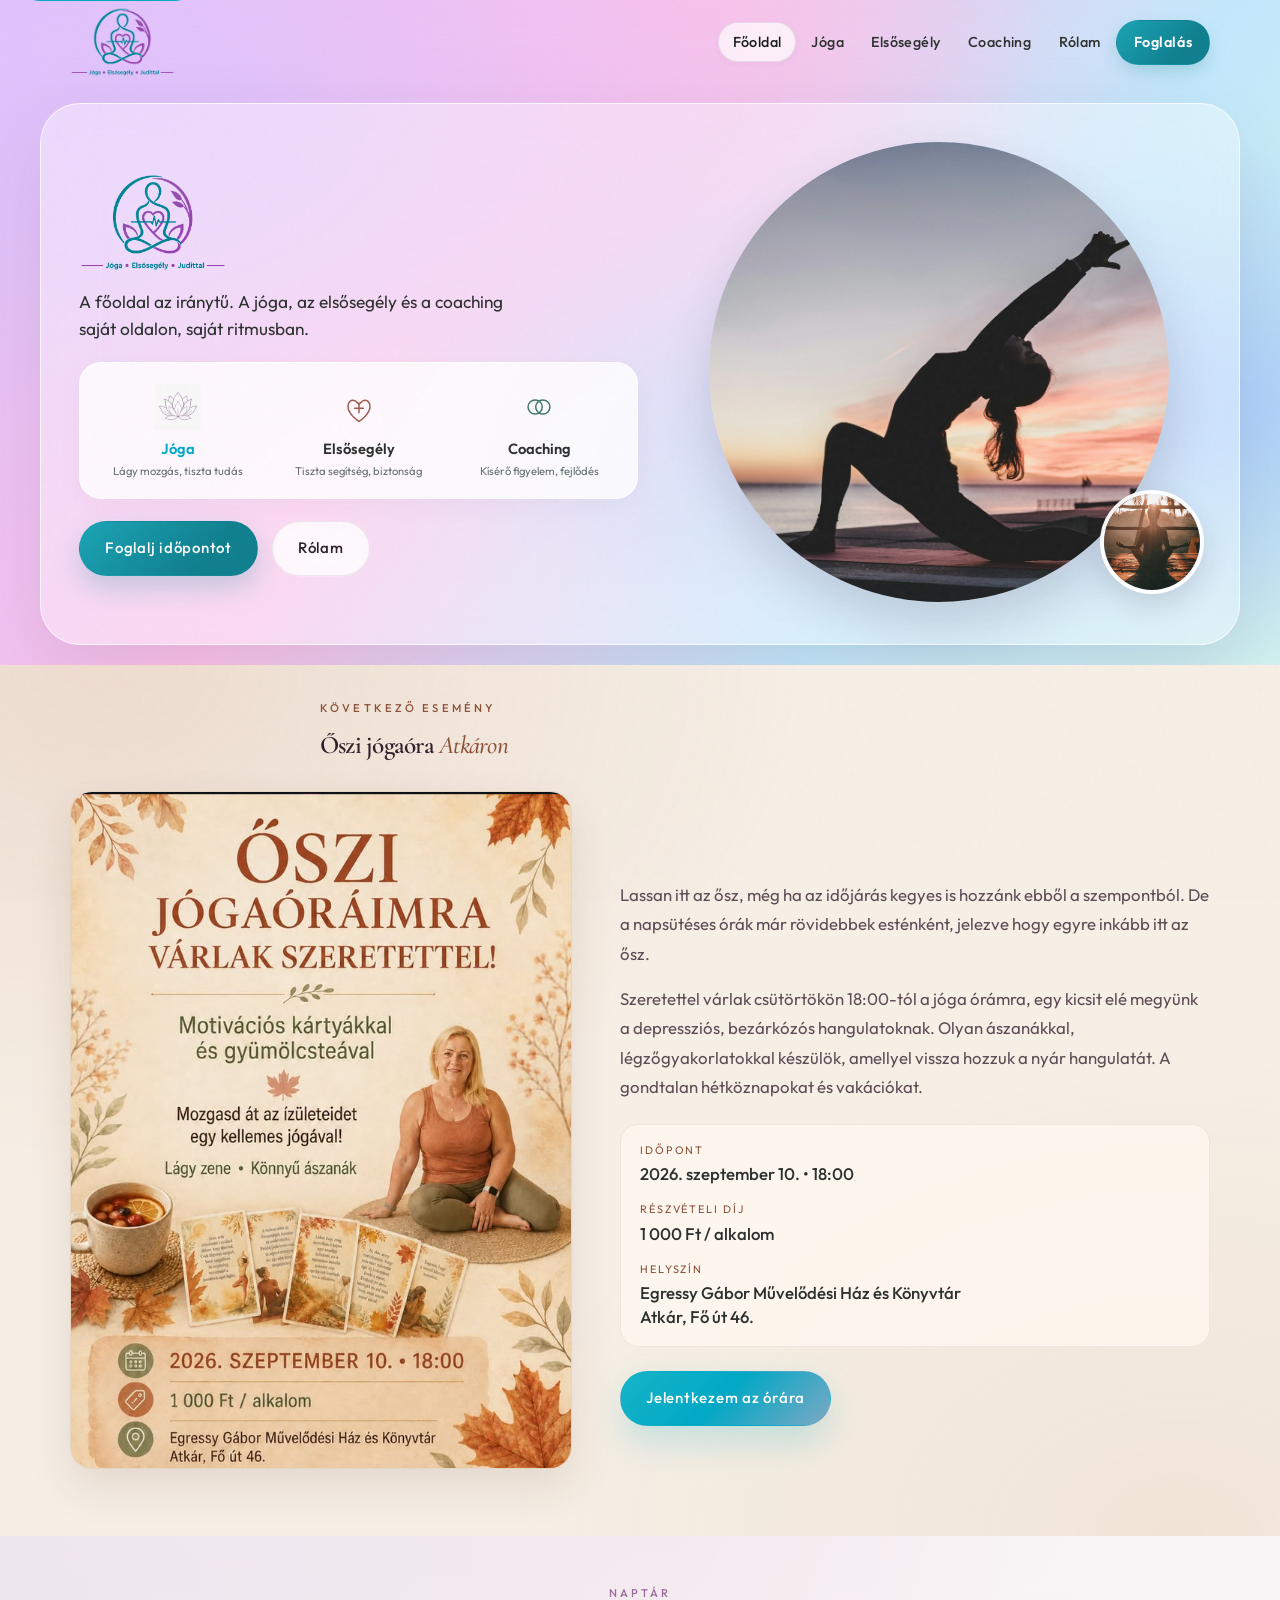
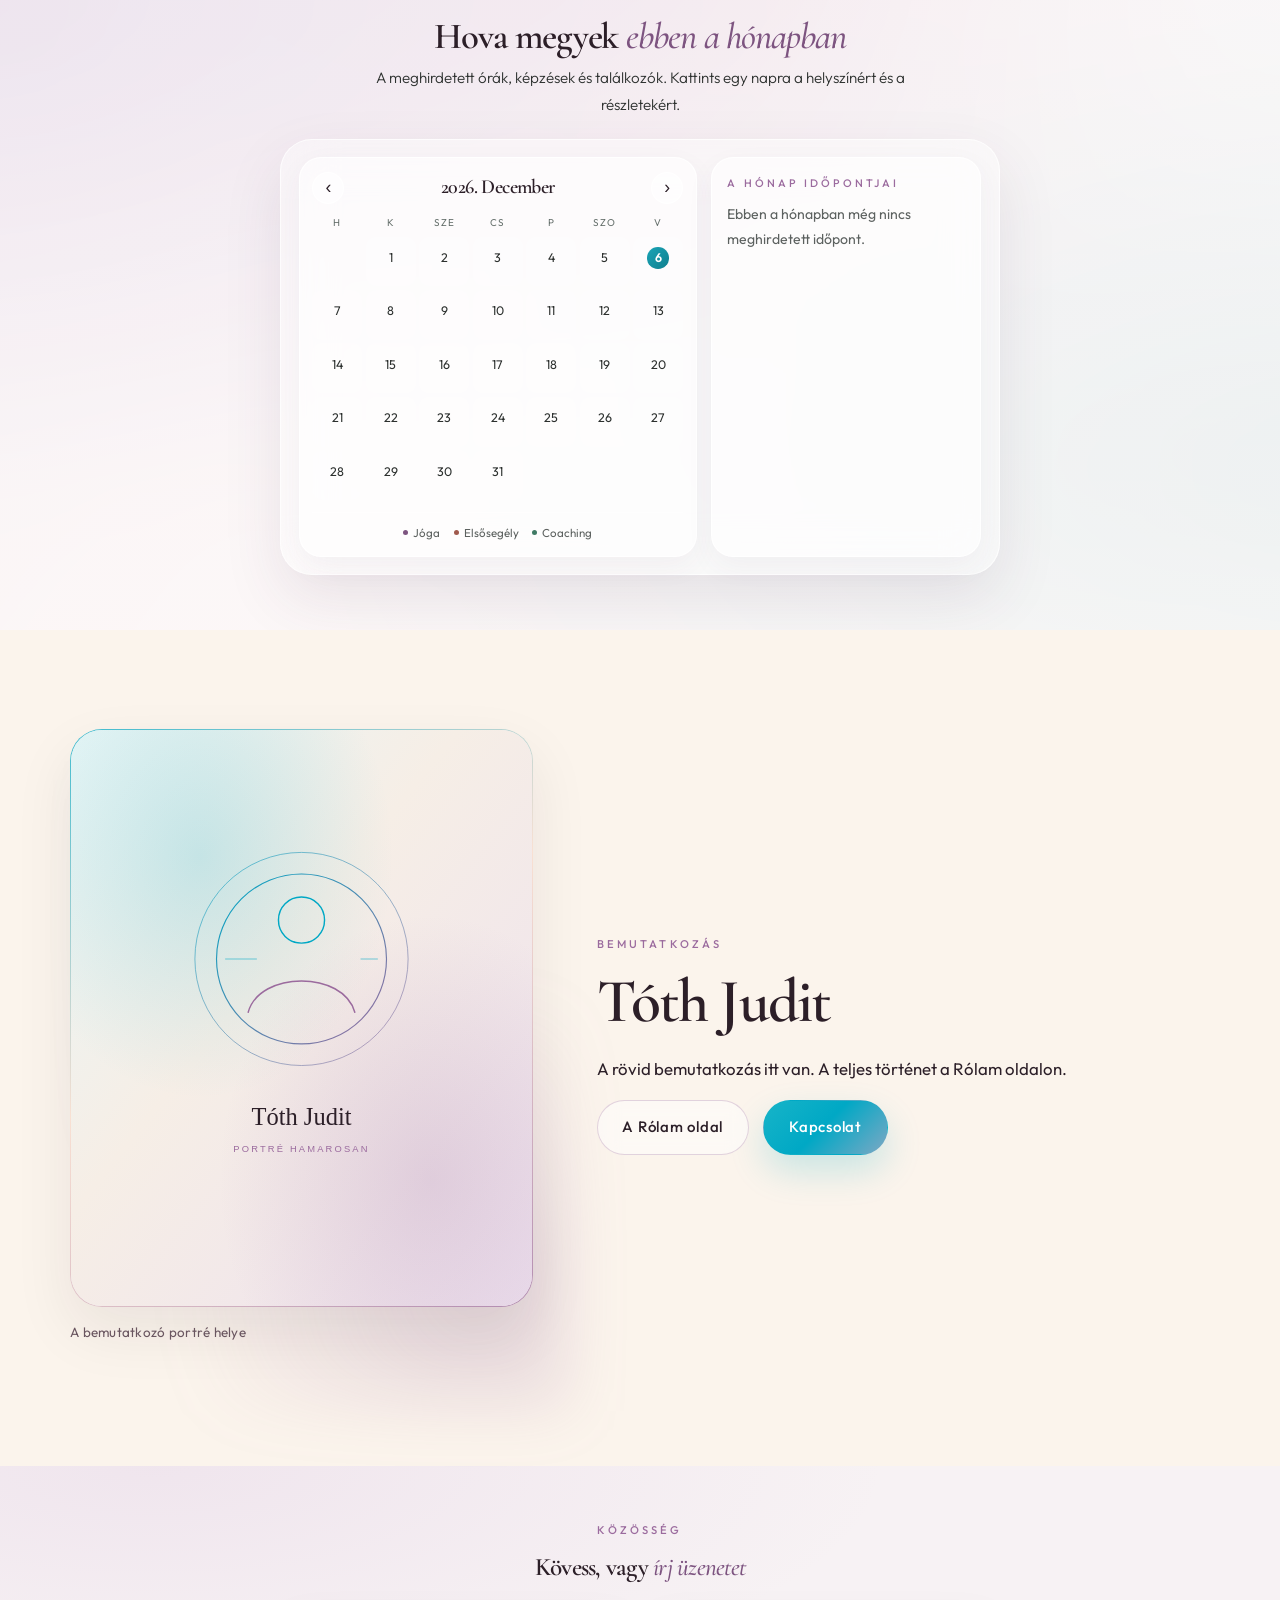
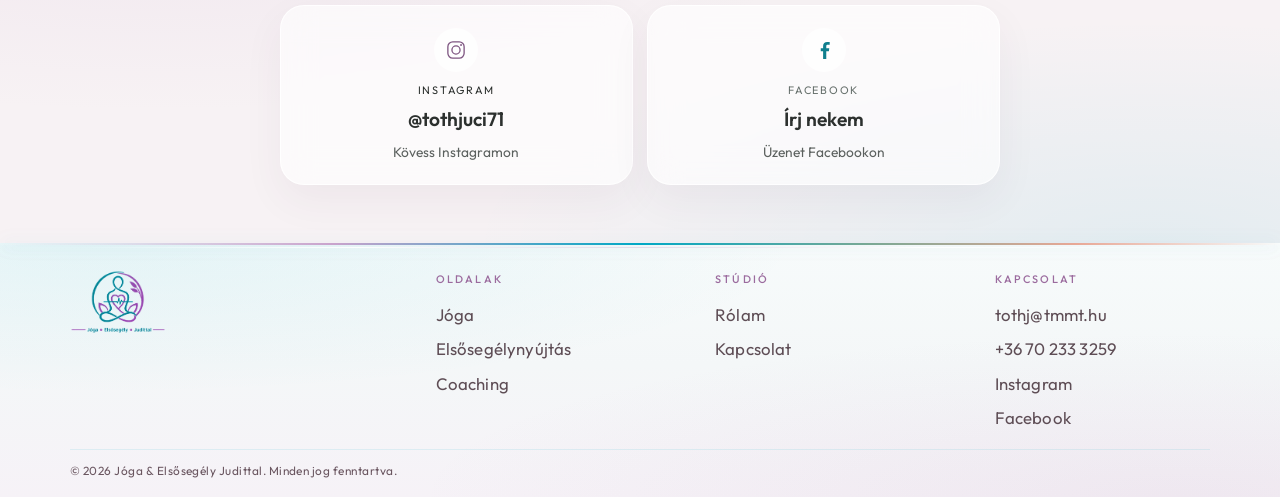
==== commit a15aa63e: "Publish the unlocked site with glass page cards, a working contact form, and the teal booking button" ====
--- a/index.html
+++ b/index.html
@@ -16,8 +16,7 @@
   <link rel="preconnect" href="https://fonts.googleapis.com">
   <link rel="preconnect" href="https://fonts.gstatic.com" crossorigin>
   <link href="https://fonts.googleapis.com/css2?family=Cormorant+Garamond:ital,wght@0,500;0,600;0,700;1,500;1,600&family=Outfit:wght@300;400;500;600&display=swap" rel="stylesheet">
-  <link rel="stylesheet" href="css/styles.css?v=19">
-  <script src="js/preview-lock.js?v=1"></script>
+  <link rel="stylesheet" href="css/styles.css?v=33">
   <script type="application/ld+json">
   {"@context":"https://schema.org","@type":"LocalBusiness","name":"Jóga & Elsősegély Judittal","description":"Jógaórák, elsősegély-képzések és coaching Judittal.","image":"images/logo.png","url":"https://jogaelseosegelyjudittal.hu/","email":"tothj@tmmt.hu","telephone":"+36702333259","founder":{"@type":"Person","name":"Tóth Judit"},"areaServed":"Hungary"}
   </script>
@@ -241,6 +240,6 @@
   </footer>
   <script src="js/schedule.js?v=13"></script>
   <script src="js/calendar.js?v=13"></script>
-  <script src="js/main.js?v=13"></script>
+  <script src="js/main.js?v=14"></script>
 </body>
 </html>
--- a/css/styles.css
+++ b/css/styles.css
@@ -338,32 +338,25 @@
   box-shadow: 0 2px 8px rgba(0, 0, 0, 0.04);
 }
 
-.nav-cta {
-
-  border: 1px solid rgba(255, 255, 255, 0.25) !important;
-
-  border-radius: 9999px; text-align: center; margin-top: 0;
-
-  color: #fff !important;
-
+.site-nav a.nav-cta {
+  border: 1px solid transparent;
+  border-radius: 9999px;
+  text-align: center;
+  margin-top: 0;
+  color: #fff;
   font-weight: 600;
-
   letter-spacing: 0.04em;
-
-  background: linear-gradient(160deg, #2a7d78 0%, #1b5c58 52%, #123f3d 100%);
-
-  box-shadow: 0 8px 20px -4px rgba(32, 120, 130, 0.3);
-
-  padding: 0.5rem 1.05rem !important;
-
+  background: linear-gradient(135deg, #1aa4b6 0%, #0f7f8e 70%);
+  box-shadow: 0 8px 20px -4px rgba(15, 127, 142, 0.28);
+  padding: 0.5rem 1.05rem;
   transition: all 0.2s ease;
-
-}
-
-.nav-cta:hover {
-  color: #fff !important;
+}
+
+.site-nav a.nav-cta:hover {
+  color: #fff;
+  opacity: 1;
   transform: translateY(-2px);
-  box-shadow: 0 12px 26px -4px rgba(32, 120, 130, 0.45);
+  box-shadow: 0 12px 26px -4px rgba(15, 127, 142, 0.4);
 }
 
 .nav-cta--aero,
@@ -1066,22 +1059,19 @@
 
 
 .reveal {
-
   opacity: 0;
-
   transform: translateY(20px);
-
-  filter: blur(5px);
-
-  transition: opacity 0.9s var(--ease), transform 0.9s var(--ease), filter 0.9s ease;
-
-}
-
-.reveal[data-d="1"] { transition-delay: 90ms; }
-
-.reveal[data-d="2"] { transition-delay: 180ms; }
-
-.reveal.is-visible { opacity: 1; transform: none; filter: none; }
+  transition: opacity 0.6s ease-out, transform 0.6s ease-out;
+}
+
+.reveal[data-d="1"] { transition-delay: 80ms; }
+
+.reveal[data-d="2"] { transition-delay: 160ms; }
+
+.reveal.is-visible {
+  opacity: 1;
+  transform: translateY(0);
+}
 
 
 
@@ -1676,6 +1666,31 @@
 body.page-joga h1 em,
 body.page-joga h2 em,
 body.page-joga .eyebrow { color: var(--joga); }
+body.page-joga .mask-organic img {
+  object-position: center 18%;
+}
+
+body.page-joga .editorial {
+  align-items: start;
+}
+
+.joga-copy-shell {
+  padding: 1.45rem 1.25rem 1.4rem;
+  border-radius: 40px;
+  background: rgba(255, 255, 255, 0.38);
+  border: 1px solid rgba(255, 255, 255, 0.72);
+  box-shadow: 0 28px 70px rgba(80, 50, 90, 0.12);
+  backdrop-filter: blur(26px);
+  -webkit-backdrop-filter: blur(26px);
+}
+
+body.page-joga .joga-copy-shell .subtype-stack {
+  margin-top: 1.2rem;
+}
+
+body.page-joga .joga-copy-shell h1 {
+  margin-bottom: 0.7rem;
+}
 body.page-joga .btn--primary {
   background: linear-gradient(135deg, #9b6b9e 0%, #7d5480 60%, #c9a3cc 140%);
   box-shadow: 0 10px 24px rgba(125, 84, 128, 0.2);
@@ -1909,21 +1924,76 @@
 .aid-courses {
   display: grid;
   gap: 1.4rem;
+  align-items: stretch;
 }
 
 .aid-course {
-  padding: 1.7rem 1.5rem 1.8rem;
-  border-radius: 22px;
-  background: rgba(255,255,255,0.78);
-  border: 1px solid rgba(160, 90, 77, 0.1);
-  box-shadow: 0 16px 36px rgba(90, 52, 36, 0.05);
+  display: flex;
+  flex-direction: column;
+  padding: 0;
+  overflow: hidden;
+  border-radius: 20px;
+  background: #fff;
+  border: 2px solid #c41e3a;
+  box-shadow: 0 14px 34px rgba(196, 30, 58, 0.08);
+}
+
+.aid-course__media {
+  position: relative;
+  display: block;
+  margin: 0;
+  padding: 0;
+  width: 100%;
+  height: auto;
+  aspect-ratio: 3 / 4;
+  overflow: hidden;
+  line-height: 0;
+  background: transparent;
+  border: 0;
+  border-bottom: 2px solid #c41e3a;
+  border-radius: 0;
+  box-shadow: none;
+}
+
+.aid-course__media::after {
+  display: none;
+}
+
+.aid-course__media img {
+  position: absolute;
+  inset: 0;
+  width: 100%;
+  height: 100%;
+  max-width: none;
+  max-height: none;
+  object-fit: cover;
+  object-position: center center;
+  display: block;
+  border-radius: 0;
+  box-shadow: none;
+  background: transparent;
+}
+
+#csecsemo-elseosegely .aid-course__media img {
+  object-position: center 42%;
+}
+
+#munkahelyi-elseosegely .aid-course__media img {
+  object-position: center 40%;
+}
+
+.aid-course__body {
+  flex: 1 1 auto;
+  display: flex;
+  flex-direction: column;
+  padding: 1.2rem 1.35rem 1.4rem;
 }
 
 .aid-course h2 { margin: 0 0 0.55rem; }
 .aid-course h3 {
   margin: 1.15rem 0 0.45rem;
   font-size: 1.15rem;
-  color: var(--aid);
+  color: #c41e3a;
 }
 .aid-list {
   margin: 0 0 0.4rem;
@@ -1933,17 +2003,63 @@
 .aid-list li { margin: 0.35rem 0; }
 .aid-note {
   padding: 0.9rem 1rem;
-  border-radius: 14px;
-  background: rgba(255, 236, 228, 0.7);
+  border-radius: 12px;
+  background: rgba(196, 30, 58, 0.06);
+  border: 1px solid rgba(196, 30, 58, 0.12);
   color: var(--text);
 }
-.aid-course .btn { margin-top: 0.6rem; }
+.aid-course .btn {
+  margin-top: auto;
+  align-self: flex-start;
+}
+
+body.page-aid .aid-course .btn--primary {
+  color: #fff;
+  background: #c41e3a;
+  border: 2px solid #c41e3a;
+  box-shadow: none;
+}
+
+body.page-aid .aid-course .btn--primary:hover {
+  color: #c41e3a;
+  background: #fff;
+  transform: translateY(-2px);
+}
+
+.mask-aid {
+  position: relative;
+  display: block;
+  width: 100%;
+  height: auto;
+  aspect-ratio: 4 / 3;
+  margin: 0;
+  padding: 0;
+  overflow: hidden;
+  line-height: 0;
+  border-radius: 22px;
+  background: transparent;
+  border: 2px solid #c41e3a;
+  box-shadow: 0 18px 42px rgba(196, 30, 58, 0.1);
+}
+
+.mask-aid img {
+  position: absolute;
+  inset: 0;
+  width: 100%;
+  height: 100%;
+  max-width: none;
+  max-height: none;
+  object-fit: cover;
+  object-position: center center;
+  display: block;
+  background: transparent;
+}
 
 @media (min-width: 900px) {
-  .aid-courses { grid-template-columns: 1fr 1fr; align-items: start; }
-}
-
-/* Homepage hero � one glass panel, circular montage */
+  .aid-courses { grid-template-columns: 1fr 1fr; align-items: stretch; }
+}
+
+/* Homepage hero ? one glass panel, circular montage */
 body.page-home {
   background:
     linear-gradient(125deg, #e0c3fc 0%, #fbc2eb 38%, #c2e9fb 72%, #d4f4ee 100%) top / 100% 110vh no-repeat,
@@ -2509,97 +2625,6 @@
   border: 0;
 }
 
-html.is-preview-locked,
-html.is-preview-locked body {
-  overflow: hidden;
-}
-
-html.is-preview-locked body > *:not(.preview-gate) {
-  filter: blur(14px);
-  pointer-events: none;
-  user-select: none;
-}
-
-.preview-gate {
-  position: fixed;
-  inset: 0;
-  z-index: 200;
-  display: grid;
-  place-items: center;
-  padding: 1.2rem;
-  background:
-    radial-gradient(ellipse at 12% 18%, rgba(224, 195, 252, 0.55), transparent 42%),
-    radial-gradient(ellipse at 88% 62%, rgba(161, 196, 253, 0.45), transparent 46%),
-    rgba(244, 236, 246, 0.42);
-}
-
-.preview-gate__card {
-  width: min(100%, 420px);
-  padding: 1.7rem 1.5rem 1.45rem;
-  border-radius: 28px;
-  text-align: center;
-  background: rgba(255, 255, 255, 0.62);
-  border: 1px solid rgba(255, 255, 255, 0.8);
-  box-shadow: 0 24px 60px rgba(80, 50, 90, 0.12);
-  backdrop-filter: blur(22px);
-  -webkit-backdrop-filter: blur(22px);
-}
-
-.preview-gate__card h2 {
-  margin: 0 0 0.55rem;
-  font-size: clamp(1.6rem, 4vw, 2.1rem);
-}
-
-.preview-gate__card p {
-  margin: 0 0 1rem;
-  color: #5c615f;
-}
-
-.preview-gate__form {
-  display: grid;
-  gap: 0.65rem;
-  margin-bottom: 0.7rem;
-}
-
-.preview-gate__form input {
-  width: 100%;
-  min-height: 48px;
-  padding: 0.7rem 0.95rem;
-  border-radius: 999px;
-  border: 1px solid rgba(44, 31, 40, 0.1);
-  background: rgba(255, 255, 255, 0.8);
-  font: inherit;
-  text-align: center;
-}
-
-.preview-gate__error {
-  margin: 0 0 0.7rem;
-  color: #a05a4d;
-  font-size: 0.9rem;
-}
-
-.preview-gate__actions {
-  display: flex;
-  justify-content: center;
-}
-
-a.is-preview-locked-link {
-  position: relative;
-}
-
-a.is-preview-locked-link::after {
-  content: "";
-  display: inline-block;
-  width: 0.55em;
-  height: 0.7em;
-  margin-left: 0.35em;
-  vertical-align: -0.05em;
-  border: 1.5px solid currentColor;
-  border-radius: 3px 3px 2px 2px;
-  opacity: 0.45;
-  box-shadow: 0 -0.28em 0 -0.12em currentColor;
-}
-
 .social-section {
   padding: 3.4rem 0 3.6rem;
   background:
@@ -2688,3 +2713,355 @@
 @media (min-width: 700px) {
   .social-grid { grid-template-columns: 1fr 1fr; }
 }
+
+body.page-aid .section.page-top {
+  padding: calc(var(--header-h) + 1.15rem) 0 1.8rem;
+}
+
+body.page-aid .section--cream {
+  padding: 1.8rem 0 3.2rem;
+}
+
+body.page-aid .page-top .container {
+  width: min(calc(100% - 2.2rem), 1120px);
+}
+
+.aid-hero-shell {
+  position: relative;
+  padding: 1.45rem 1.2rem 1.4rem;
+  border-radius: 40px;
+  background: rgba(255, 255, 255, 0.38);
+  border: 1px solid rgba(255, 255, 255, 0.72);
+  box-shadow: 0 28px 70px rgba(80, 50, 90, 0.12);
+  backdrop-filter: blur(26px);
+  -webkit-backdrop-filter: blur(26px);
+}
+
+body.page-aid .aid-hero-shell .editorial,
+body.page-aid .aid-hero-shell .editorial--flip {
+  gap: 1.5rem;
+  align-items: center;
+}
+
+body.page-aid .editorial,
+body.page-aid .editorial--flip {
+  gap: 1.6rem;
+  align-items: center;
+}
+
+body.page-aid .page-top h1 {
+  margin: 0 0 0.7rem;
+  font-size: clamp(2rem, 4.2vw, 3rem);
+  line-height: 1.12;
+}
+
+body.page-aid .page-top .lead {
+  margin: 0;
+  max-width: 32rem;
+  font-size: 1.05rem;
+  line-height: 1.65;
+}
+
+body.page-aid .mask-aid {
+  height: auto;
+  aspect-ratio: 4 / 3;
+  border-radius: 18px;
+}
+
+body.page-aid .aid-courses {
+  width: min(100%, 1000px);
+  margin-inline: auto;
+  gap: 1.2rem;
+}
+
+body.page-aid .aid-course h2 {
+  font-size: clamp(1.25rem, 2vw, 1.5rem);
+  line-height: 1.2;
+  margin: 0 0 0.4rem;
+}
+
+body.page-aid .aid-course .lead {
+  font-size: 1.02rem;
+  line-height: 1.5;
+  margin: 0 0 0.45rem;
+}
+
+body.page-aid .aid-course p {
+  margin: 0 0 0.55rem;
+  font-size: 0.95rem;
+  line-height: 1.55;
+}
+
+body.page-aid .aid-course h3 {
+  margin: 0.55rem 0 0.25rem;
+  font-size: 0.98rem;
+}
+
+body.page-aid .aid-list {
+  margin: 0 0 0.35rem;
+}
+
+body.page-aid .aid-list li {
+  margin: 0.12rem 0;
+  font-size: 0.9rem;
+  line-height: 1.4;
+}
+
+body.page-aid .aid-note {
+  margin: 0.35rem 0 0.85rem;
+  padding: 0.7rem 0.8rem;
+  font-size: 0.88rem;
+  line-height: 1.45;
+}
+
+body.page-aid .aid-course .btn {
+  min-height: 44px;
+  padding: 0.65rem 1.2rem;
+}
+
+body.page-aid .cta-band {
+  min-height: 280px;
+}
+
+body.page-aid .cta-band::after {
+  background: linear-gradient(90deg, rgba(28, 16, 18, 0.78) 0%, rgba(28, 16, 18, 0.52) 52%, rgba(28, 16, 18, 0.28) 100%);
+}
+
+body.page-aid .cta-band__inner {
+  padding: 2.6rem 0;
+}
+
+body.page-aid .cta-band h2 {
+  font-size: clamp(1.7rem, 3.6vw, 2.5rem);
+  text-shadow: 0 8px 24px rgba(0, 0, 0, 0.28);
+}
+
+@media (min-width: 900px) {
+  body.page-aid .editorial,
+  body.page-aid .editorial--flip {
+    grid-template-columns: 0.48fr 0.52fr;
+    gap: 2.2rem;
+  }
+
+  .aid-hero-shell {
+    padding: 2rem 2rem 1.9rem 2.35rem;
+  }
+
+  .joga-copy-shell {
+    padding: 1.85rem 1.65rem 1.75rem;
+  }
+}
+
+@media (max-width: 899px) {
+  body.page-aid .section.page-top {
+    padding-bottom: 1.4rem;
+  }
+
+  .aid-hero-shell {
+    padding: 1.2rem 1rem 1.15rem;
+    border-radius: 28px;
+  }
+
+  .joga-copy-shell {
+    padding: 1.2rem 1rem 1.15rem;
+    border-radius: 28px;
+  }
+}
+
+body:not(.page-home) .site-header:not(.is-scrolled) {
+  background: transparent;
+  box-shadow: none;
+  border-bottom-color: transparent;
+}
+
+body:not(.page-home) .section.page-top {
+  margin-top: calc(var(--header-h) * -1);
+  padding-top: calc(var(--header-h) + 1.2rem);
+}
+
+body.page-contact .section.page-top {
+  padding-bottom: 3.4rem;
+}
+
+.contact-page__intro {
+  max-width: 38rem;
+  margin-bottom: 1.6rem;
+}
+
+.contact-page__intro h1 {
+  margin-bottom: 0.7rem;
+}
+
+.contact-shell {
+  display: grid;
+  gap: 0;
+  overflow: hidden;
+  background: rgba(255, 255, 255, 0.78);
+  border: 1px solid rgba(0, 168, 197, 0.14);
+  border-radius: 28px;
+  box-shadow: 0 24px 60px rgba(10, 111, 128, 0.08);
+}
+
+body.page-contact .contact-form {
+  background: transparent;
+  border: 0;
+  box-shadow: none;
+  border-radius: 0;
+  padding: 1.7rem 1.55rem 1.6rem;
+}
+
+.contact-form__grid {
+  display: grid;
+  gap: 0 1rem;
+}
+
+.contact-form .field abbr {
+  color: var(--teal-deep);
+  text-decoration: none;
+  font-weight: 600;
+}
+
+.field__optional {
+  color: var(--muted);
+  font-weight: 400;
+  font-size: 0.78rem;
+  letter-spacing: 0.04em;
+}
+
+.hp-field {
+  position: absolute;
+  left: -9999px;
+  width: 1px;
+  height: 1px;
+  overflow: hidden;
+}
+
+.field--check input {
+  max-width: 11rem;
+}
+
+.contact-form__actions {
+  display: flex;
+  flex-wrap: wrap;
+  align-items: center;
+  gap: 0.85rem 1.1rem;
+}
+
+.contact-form__hint {
+  margin: 0;
+  font-size: 0.78rem;
+  color: var(--muted);
+}
+
+body.page-contact .btn--primary[disabled] {
+  opacity: 0.7;
+  transform: none;
+  cursor: wait;
+}
+
+.contact-card {
+  display: flex;
+  flex-direction: column;
+  gap: 0.75rem;
+  padding: 1.7rem 1.45rem 1.6rem;
+  background:
+    radial-gradient(ellipse at 80% 0%, rgba(0, 168, 197, 0.16), transparent 58%),
+    rgba(238, 246, 246, 0.9);
+  border-top: 1px solid rgba(0, 168, 197, 0.1);
+}
+
+.contact-card__kicker {
+  margin: 0;
+  color: var(--teal-deep);
+  font-size: 0.7rem;
+  font-weight: 600;
+  letter-spacing: 0.16em;
+  text-transform: uppercase;
+}
+
+.contact-card__lead {
+  margin: 0 0 0.35rem;
+  color: var(--text-dim);
+  font-size: 0.95rem;
+}
+
+.contact-card__row {
+  display: flex;
+  align-items: center;
+  gap: 0.85rem;
+  padding: 0.85rem 0.95rem;
+  border-radius: 18px;
+  background: rgba(255, 255, 255, 0.78);
+  border: 1px solid rgba(0, 168, 197, 0.12);
+  text-decoration: none;
+  color: var(--ink);
+  transition: transform 0.25s ease, box-shadow 0.25s ease, border-color 0.25s ease;
+}
+
+.contact-card__row:hover {
+  color: var(--ink);
+  transform: translateY(-2px);
+  border-color: rgba(0, 168, 197, 0.28);
+  box-shadow: 0 10px 24px rgba(10, 111, 128, 0.08);
+}
+
+.contact-card__icon {
+  flex: 0 0 auto;
+  width: 42px;
+  height: 42px;
+  display: grid;
+  place-items: center;
+  border-radius: 14px;
+  color: var(--teal-deep);
+  background: rgba(0, 168, 197, 0.12);
+}
+
+.contact-card__icon svg {
+  width: 20px;
+  height: 20px;
+}
+
+.contact-card__row small {
+  display: block;
+  color: var(--teal-deep);
+  font-size: 0.68rem;
+  font-weight: 600;
+  letter-spacing: 0.14em;
+  text-transform: uppercase;
+  margin-bottom: 0.12rem;
+}
+
+.contact-card__row strong {
+  display: block;
+  font-size: 0.98rem;
+  font-weight: 600;
+}
+
+.contact-card__note {
+  margin: 0.35rem 0 0;
+  font-size: 0.86rem;
+  color: var(--muted);
+}
+
+@media (min-width: 760px) {
+  .contact-form__grid {
+    grid-template-columns: 1fr 1fr;
+  }
+}
+
+@media (min-width: 900px) {
+  .contact-shell {
+    grid-template-columns: minmax(0, 1.25fr) minmax(260px, 0.75fr);
+    align-items: stretch;
+  }
+
+  body.page-contact .contact-form {
+    padding: 2rem 1.9rem 1.85rem;
+  }
+
+  .contact-card {
+    border-top: 0;
+    border-left: 1px solid rgba(0, 168, 197, 0.1);
+    padding: 2rem 1.7rem;
+  }
+}
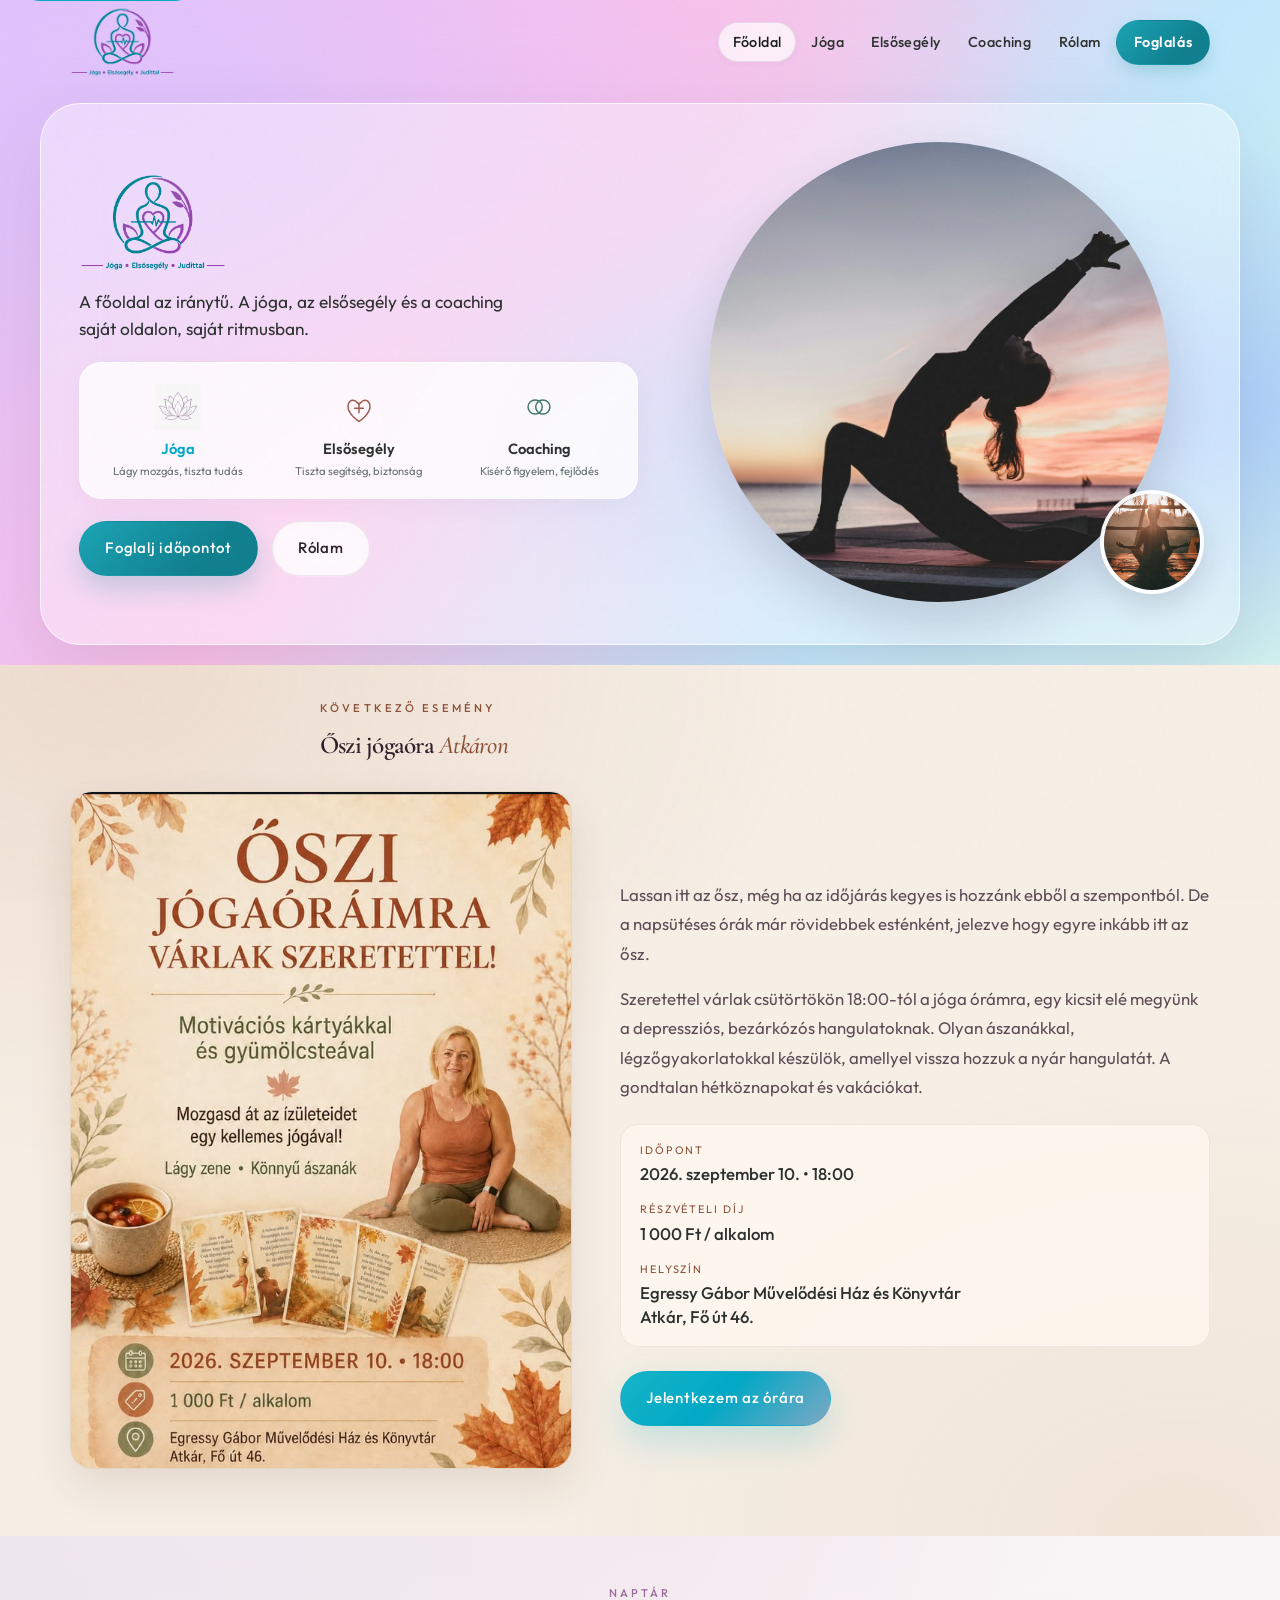
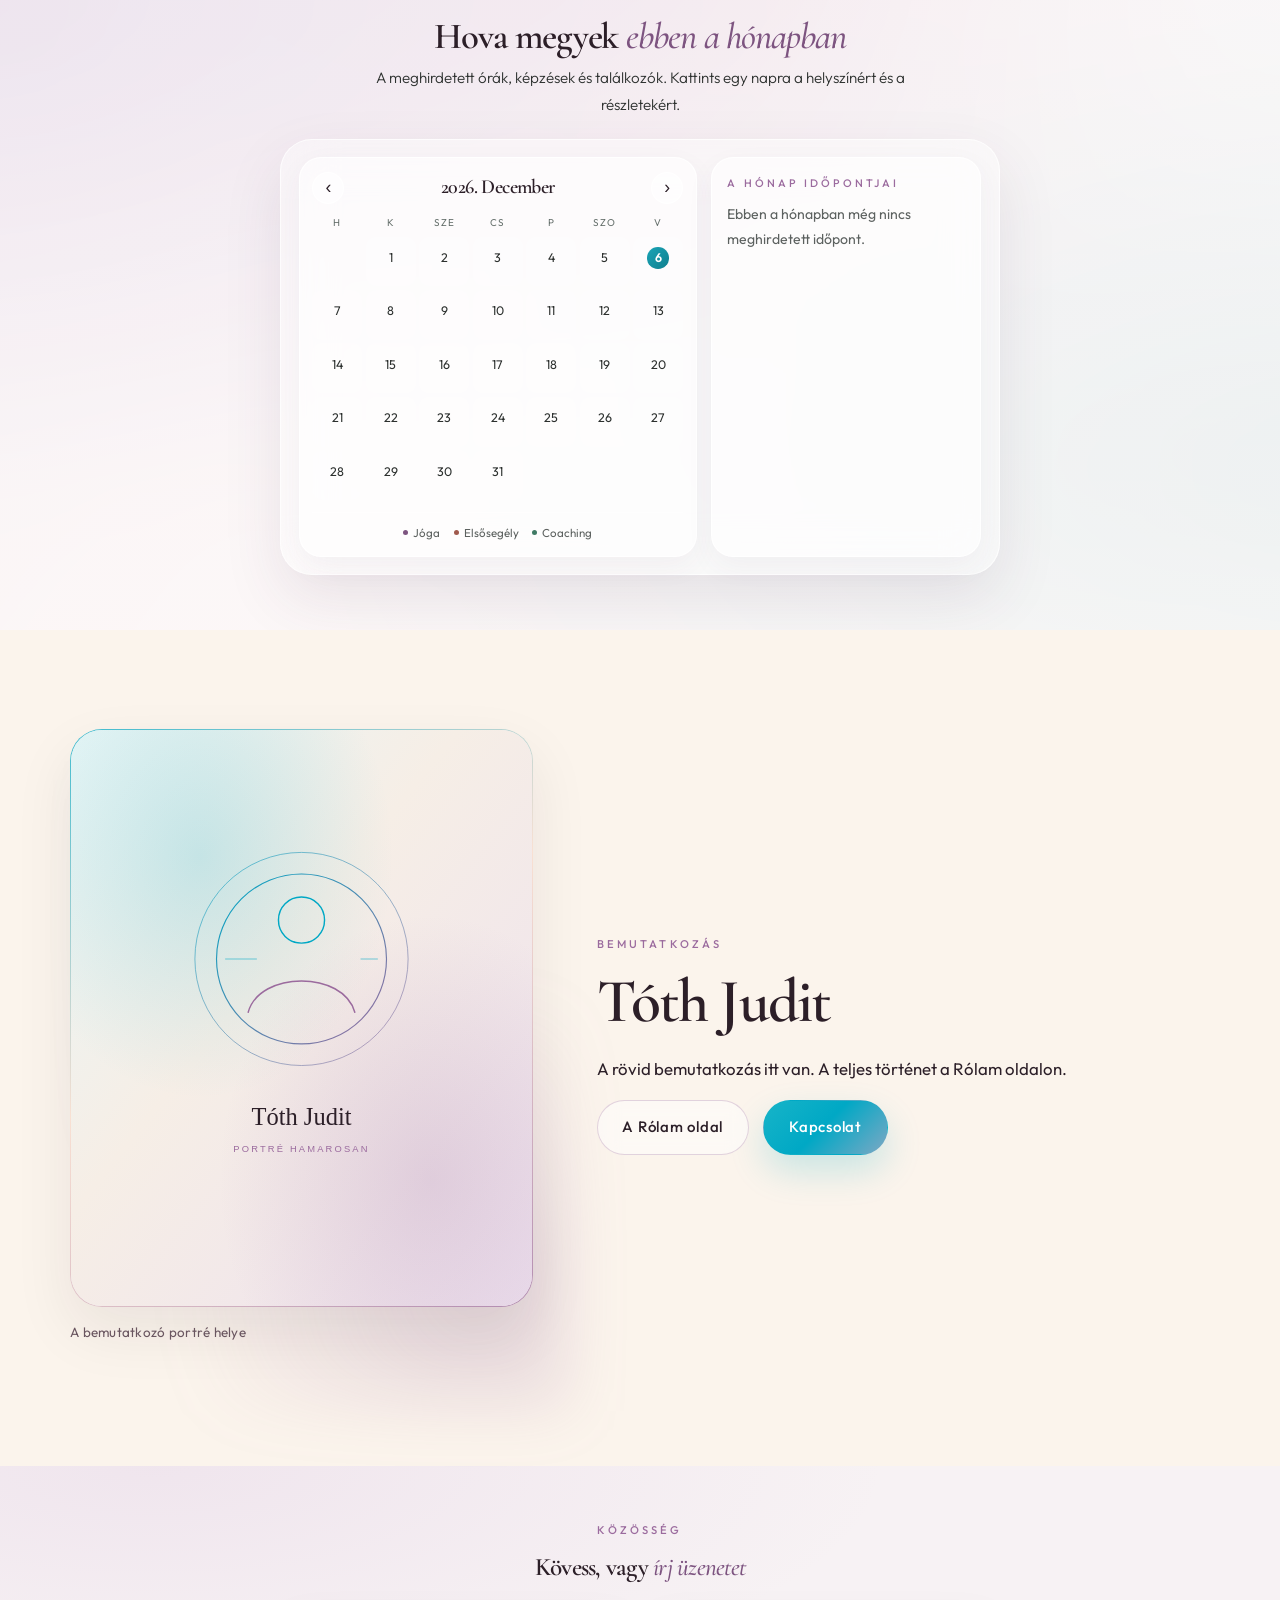
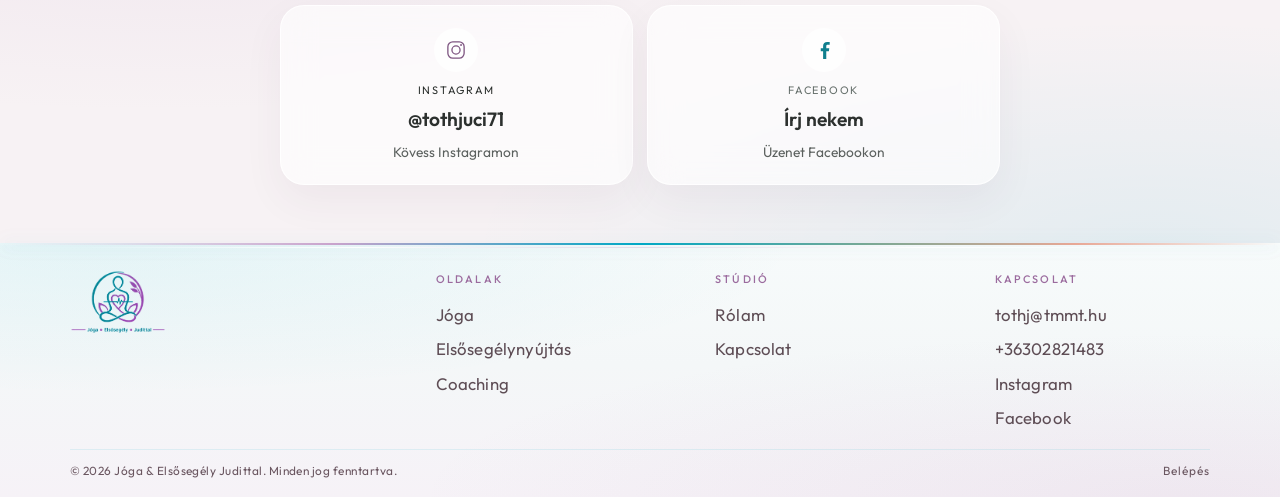
==== commit 397c1c52: "Publish the admin panel so page texts, events, and the new phone number can be edited live. Co-autho" ====
--- a/index.html
+++ b/index.html
@@ -16,9 +16,9 @@
   <link rel="preconnect" href="https://fonts.googleapis.com">
   <link rel="preconnect" href="https://fonts.gstatic.com" crossorigin>
   <link href="https://fonts.googleapis.com/css2?family=Cormorant+Garamond:ital,wght@0,500;0,600;0,700;1,500;1,600&family=Outfit:wght@300;400;500;600&display=swap" rel="stylesheet">
-  <link rel="stylesheet" href="css/styles.css?v=33">
+  <link rel="stylesheet" href="css/styles.css?v=36">
   <script type="application/ld+json">
-  {"@context":"https://schema.org","@type":"LocalBusiness","name":"Jóga & Elsősegély Judittal","description":"Jógaórák, elsősegély-képzések és coaching Judittal.","image":"images/logo.png","url":"https://jogaelseosegelyjudittal.hu/","email":"tothj@tmmt.hu","telephone":"+36702333259","founder":{"@type":"Person","name":"Tóth Judit"},"areaServed":"Hungary"}
+  {"@context":"https://schema.org","@type":"LocalBusiness","name":"Jóga & Elsősegély Judittal","description":"Jógaórák, elsősegély-képzések és coaching Judittal.","image":"images/logo.png","url":"https://jogaelseosegelyjudittal.hu/","email":"tothj@tmmt.hu","telephone":"+36302821483","founder":{"@type":"Person","name":"Tóth Judit"},"areaServed":"Hungary"}
   </script>
 </head>
 <body class="page-home">
@@ -47,33 +47,33 @@
         <div class="hero-shell hero-enter" style="--d:1">
           <div class="hero-shell__copy">
             <img class="hero__logo" src="images/logo.png" alt="Jóga • Elsősegély • Judittal">
-            <h1 class="hero-card__lead">A főoldal az iránytű. A jóga, az elsősegély és a coaching saját oldalon, saját ritmusban.</h1>
+            <h1 class="hero-card__lead" data-copy="home.heroLead">A főoldal az iránytű. A jóga, az elsősegély és a coaching saját oldalon, saját ritmusban.</h1>
             <div class="hero-feats">
               <a class="hero-feat hero-feat--joga" href="joga.html">
                 <span class="hero-feat__icon" aria-hidden="true">
                   <img src="images/icon-lotus.png" alt="">
                 </span>
-                <strong>Jóga</strong>
-                <small>Lágy mozgás, tiszta tudás</small>
+                <strong data-copy="home.featJoga">Jóga</strong>
+                <small data-copy="home.featJogaSmall">Lágy mozgás, tiszta tudás</small>
               </a>
               <a class="hero-feat" href="elseosegely.html">
                 <span class="hero-feat__icon" aria-hidden="true">
                   <svg viewBox="0 0 48 48" fill="none"><path d="M24 39s-11.5-7.2-11.5-15.4C12.5 18.4 16.4 15.6 20 17.6c1.3.7 2.3 2 4 3.4 1.7-1.4 2.7-2.7 4-3.4 3.6-2 7.5.8 7.5 6 0 8.2-11.5 15.4-11.5 15.4Z" stroke="#a05a4d" stroke-width="1.55" stroke-linejoin="round"/><path d="M24 20.8v9.2M19.4 25.4h9.2" stroke="#a05a4d" stroke-width="1.55" stroke-linecap="round"/></svg>
                 </span>
-                <strong>Elsősegély</strong>
-                <small>Tiszta segítség, biztonság</small>
+                <strong data-copy="home.featAid">Elsősegély</strong>
+                <small data-copy="home.featAidSmall">Tiszta segítség, biztonság</small>
               </a>
               <a class="hero-feat" href="coaching.html">
                 <span class="hero-feat__icon" aria-hidden="true">
                   <svg viewBox="0 0 48 48" fill="none"><circle cx="20" cy="24" r="7.4" stroke="#3f7a64" stroke-width="1.55"/><circle cx="28" cy="24" r="7.4" stroke="#3f7a64" stroke-width="1.55"/></svg>
                 </span>
-                <strong>Coaching</strong>
-                <small>Kísérő figyelem, fejlődés</small>
+                <strong data-copy="home.featCoach">Coaching</strong>
+                <small data-copy="home.featCoachSmall">Kísérő figyelem, fejlődés</small>
               </a>
             </div>
             <div class="cta-row">
-              <a class="btn btn--primary" href="kapcsolat.html">Foglalj időpontot</a>
-              <a class="btn btn--ghost" href="rolam.html">Rólam</a>
+              <a class="btn btn--primary" href="kapcsolat.html" data-copy="home.ctaPrimary">Foglalj időpontot</a>
+              <a class="btn btn--ghost" href="rolam.html" data-copy="home.ctaGhost">Rólam</a>
             </div>
           </div>
           <div class="hero-shell__visual">
@@ -93,22 +93,22 @@
     <section class="event" id="kovetkezo-esemeny">
       <div class="container event__intro reveal">
         <p class="eyebrow">Következő esemény</p>
-        <h2>Őszi jógaóra <em>Atkáron</em></h2>
+        <h2 data-event-title>Őszi jógaóra <em>Atkáron</em></h2>
       </div>
       <div class="container event__layout">
         <figure class="event__poster reveal">
-          <img src="images/oszi-joga.png" alt="Őszi jógaóráimra várlak szeretettel — 2026. szeptember 10., 18:00, Atkár">
+          <img data-event-image src="images/oszi-joga.png" alt="Őszi jógaóráimra várlak szeretettel — 2026. szeptember 10., 18:00, Atkár">
         </figure>
         <div class="event__copy reveal">
-          <p class="lead">Kedves Jógásaim!</p>
-          <p>Lassan itt az ősz, még ha az időjárás kegyes is hozzánk ebből a szempontból. De a napsütéses órák már rövidebbek esténként, jelezve hogy egyre inkább itt az ősz.</p>
-          <p>Szeretettel várlak csütörtökön 18:00-tól a jóga órámra, egy kicsit elé megyünk a depressziós, bezárkózós hangulatoknak. Olyan ászanákkal, légzőgyakorlatokkal készülök, amellyel vissza hozzuk a nyár hangulatát. A gondtalan hétköznapokat és vakációkat.</p>
+          <p class="lead" data-event-lead>Kedves Jógásaim!</p>
+          <p data-event-p1>Lassan itt az ősz, még ha az időjárás kegyes is hozzánk ebből a szempontból. De a napsütéses órák már rövidebbek esténként, jelezve hogy egyre inkább itt az ősz.</p>
+          <p data-event-p2>Szeretettel várlak csütörtökön 18:00-tól a jóga órámra, egy kicsit elé megyünk a depressziós, bezárkózós hangulatoknak. Olyan ászanákkal, légzőgyakorlatokkal készülök, amellyel vissza hozzuk a nyár hangulatát. A gondtalan hétköznapokat és vakációkat.</p>
           <ul class="event__meta">
-            <li><span>Időpont</span><strong>2026. szeptember 10. • 18:00</strong></li>
-            <li><span>Részvételi díj</span><strong>1 000 Ft / alkalom</strong></li>
-            <li><span>Helyszín</span><strong>Egressy Gábor Művelődési Ház és Könyvtár<br>Atkár, Fő út 46.</strong></li>
+            <li><span>Időpont</span><strong data-event-when>2026. szeptember 10. • 18:00</strong></li>
+            <li><span>Részvételi díj</span><strong data-event-price>1 000 Ft / alkalom</strong></li>
+            <li><span>Helyszín</span><strong data-event-place>Egressy Gábor Művelődési Ház és Könyvtár<br>Atkár, Fő út 46.</strong></li>
           </ul>
-          <a class="btn btn--primary" href="kapcsolat.html">Jelentkezem az órára</a>
+          <a class="btn btn--primary" data-event-cta href="kapcsolat.html">Jelentkezem az órára</a>
         </div>
       </div>
     </section>
@@ -116,9 +116,9 @@
     <section class="calendar-section" id="naptar">
       <div class="container">
         <div class="calendar-intro reveal">
-          <p class="eyebrow">Naptár</p>
-          <h2>Hova megyek <em>ebben a hónapban</em></h2>
-          <p class="lead">A meghirdetett órák, képzések és találkozók. Kattints egy napra a helyszínért és a részletekért.</p>
+          <p class="eyebrow" data-copy="home.calEyebrow">Naptár</p>
+          <h2 data-copy="home.calTitle" data-copy-em="calTitleEm">Hova megyek <em>ebben a hónapban</em></h2>
+          <p class="lead" data-copy="home.calLead">A meghirdetett órák, képzések és találkozók. Kattints egy napra a helyszínért és a részletekért.</p>
         </div>
         <div class="cal reveal" data-calendar>
           <div class="cal__board">
@@ -134,9 +134,9 @@
             <div class="cal__weekdays" data-cal-weekdays></div>
             <div class="cal__grid" data-cal-grid></div>
             <ul class="cal__legend">
-              <li><i class="cal-dot cal-dot--joga"></i> Jóga</li>
-              <li><i class="cal-dot cal-dot--aid"></i> Elsősegély</li>
-              <li><i class="cal-dot cal-dot--coach"></i> Coaching</li>
+              <li><i class="cal-dot cal-dot--joga"></i> <span data-copy="home.calJoga">Jóga</span></li>
+              <li><i class="cal-dot cal-dot--aid"></i> <span data-copy="home.calAid">Elsősegély</span></li>
+              <li><i class="cal-dot cal-dot--coach"></i> <span data-copy="home.calCoach">Coaching</span></li>
             </ul>
           </div>
           <aside class="cal__panel">
@@ -165,15 +165,15 @@
               <img class="about__photo" src="images/profile.jpg" alt="Tóth Judit portréja" onerror="this.onerror=null;this.src='images/profile-placeholder.svg'">
             </div>
           </div>
-          <p class="about__note">A bemutatkozó portré helye</p>
+          <p class="about__note" data-copy="home.aboutNote">A bemutatkozó portré helye</p>
         </div>
         <div class="reveal about__copy">
-          <p class="eyebrow">Bemutatkozás</p>
-          <h2>Tóth Judit</h2>
-          <p>A rövid bemutatkozás itt van. A teljes történet a Rólam oldalon.</p>
+          <p class="eyebrow" data-copy="home.aboutEyebrow">Bemutatkozás</p>
+          <h2 data-copy="home.aboutName">Tóth Judit</h2>
+          <p data-copy="home.aboutText">A rövid bemutatkozás itt van. A teljes történet a Rólam oldalon.</p>
           <div class="cta-row">
-            <a class="btn btn--ghost" href="rolam.html">A Rólam oldal</a>
-            <a class="btn btn--primary" href="kapcsolat.html">Kapcsolat</a>
+            <a class="btn btn--ghost" href="rolam.html" data-copy="home.aboutBtn1">A Rólam oldal</a>
+            <a class="btn btn--primary" href="kapcsolat.html" data-copy="home.aboutBtn2">Kapcsolat</a>
           </div>
         </div>
       </div>
@@ -182,25 +182,25 @@
     <section class="social-section" id="kozosseg">
       <div class="container">
         <div class="social-intro reveal">
-          <p class="eyebrow">Közösség</p>
-          <h2>Kövess, vagy <em>írj üzenetet</em></h2>
+          <p class="eyebrow" data-copy="home.socialEyebrow">Közösség</p>
+          <h2 data-copy="home.socialTitle" data-copy-em="socialTitleEm">Kövess, vagy <em>írj üzenetet</em></h2>
         </div>
         <div class="social-grid">
           <a class="social-card social-card--ig reveal" href="https://www.instagram.com/tothjuci71" target="_blank" rel="noopener noreferrer">
             <span class="social-card__icon" aria-hidden="true">
               <svg viewBox="0 0 32 32" fill="none"><rect x="6" y="6" width="20" height="20" rx="6" stroke="currentColor" stroke-width="1.6"/><circle cx="16" cy="16" r="5" stroke="currentColor" stroke-width="1.6"/><circle cx="22.2" cy="9.8" r="1.15" fill="currentColor"/></svg>
             </span>
-            <p class="social-card__label">Instagram</p>
-            <strong>@tothjuci71</strong>
-            <small>Kövess Instagramon</small>
+            <p class="social-card__label" data-copy="home.igLabel">Instagram</p>
+            <strong data-copy="home.igHandle">@tothjuci71</strong>
+            <small data-copy="home.igSmall">Kövess Instagramon</small>
           </a>
           <a class="social-card social-card--fb reveal" href="https://www.facebook.com/profile.php?id=100004607267781" target="_blank" rel="noopener noreferrer">
             <span class="social-card__icon" aria-hidden="true">
               <svg viewBox="0 0 32 32" fill="none"><path d="M18.8 27V17.4h3.2l.5-3.7h-3.7v-2.4c0-1.1.3-1.8 1.9-1.8H23V6.1C22.5 6 21.2 6 19.8 6c-2.9 0-4.9 1.8-4.9 5v2.7H12v3.7h2.9V27h3.9Z" fill="currentColor"/></svg>
             </span>
-            <p class="social-card__label">Facebook</p>
-            <strong>Írj nekem</strong>
-            <small>Üzenet Facebookon</small>
+            <p class="social-card__label" data-copy="home.fbLabel">Facebook</p>
+            <strong data-copy="home.fbStrong">Írj nekem</strong>
+            <small data-copy="home.fbSmall">Üzenet Facebookon</small>
           </a>
         </div>
       </div>
@@ -229,17 +229,18 @@
       <div class="footer-nav">
         <span>Kapcsolat</span>
         <a href="mailto:tothj@tmmt.hu">tothj@tmmt.hu</a>
-        <a href="tel:+36702333259">+36 70 233 3259</a>
+        <a href="tel:+36302821483">+36302821483</a>
         <a href="https://www.instagram.com/tothjuci71" target="_blank" rel="noopener noreferrer">Instagram</a>
         <a href="https://www.facebook.com/profile.php?id=100004607267781" target="_blank" rel="noopener noreferrer">Facebook</a>
       </div>
     </div>
     <div class="container">
-      <p class="footer-copy">&copy; <span id="year"></span> Jóga &amp; Elsősegély Judittal. Minden jog fenntartva.</p>
+      <p class="footer-copy"><span>&copy; <span id="year"></span> Jóga &amp; Elsősegély Judittal. Minden jog fenntartva.</span> <a class="footer-login" href="admin.html">Belépés</a></p>
     </div>
   </footer>
-  <script src="js/schedule.js?v=13"></script>
-  <script src="js/calendar.js?v=13"></script>
+  <script src="js/page-defaults.js?v=3"></script>
+  <script src="js/content-store.js?v=5"></script>
+  <script src="js/calendar.js?v=15"></script>
   <script src="js/main.js?v=14"></script>
 </body>
 </html>
--- a/css/styles.css
+++ b/css/styles.css
@@ -1042,6 +1042,16 @@
 
 .footer-copy {
 
+  display: flex;
+
+  align-items: center;
+
+  justify-content: space-between;
+
+  gap: 0.8rem;
+
+  flex-wrap: wrap;
+
   margin: 1rem 0 0;
 
   padding-top: 0.7rem;
@@ -1053,6 +1063,29 @@
   letter-spacing: 0.04em;
 
   color: var(--muted);
+
+}
+
+.footer-login {
+
+  color: var(--muted);
+
+  text-decoration: none;
+
+  letter-spacing: 0.08em;
+
+}
+
+.footer-login:hover {
+
+  color: var(--teal-deep);
+
+}
+
+.event[hidden],
+.calendar-section[hidden] {
+
+  display: none !important;
 
 }
 
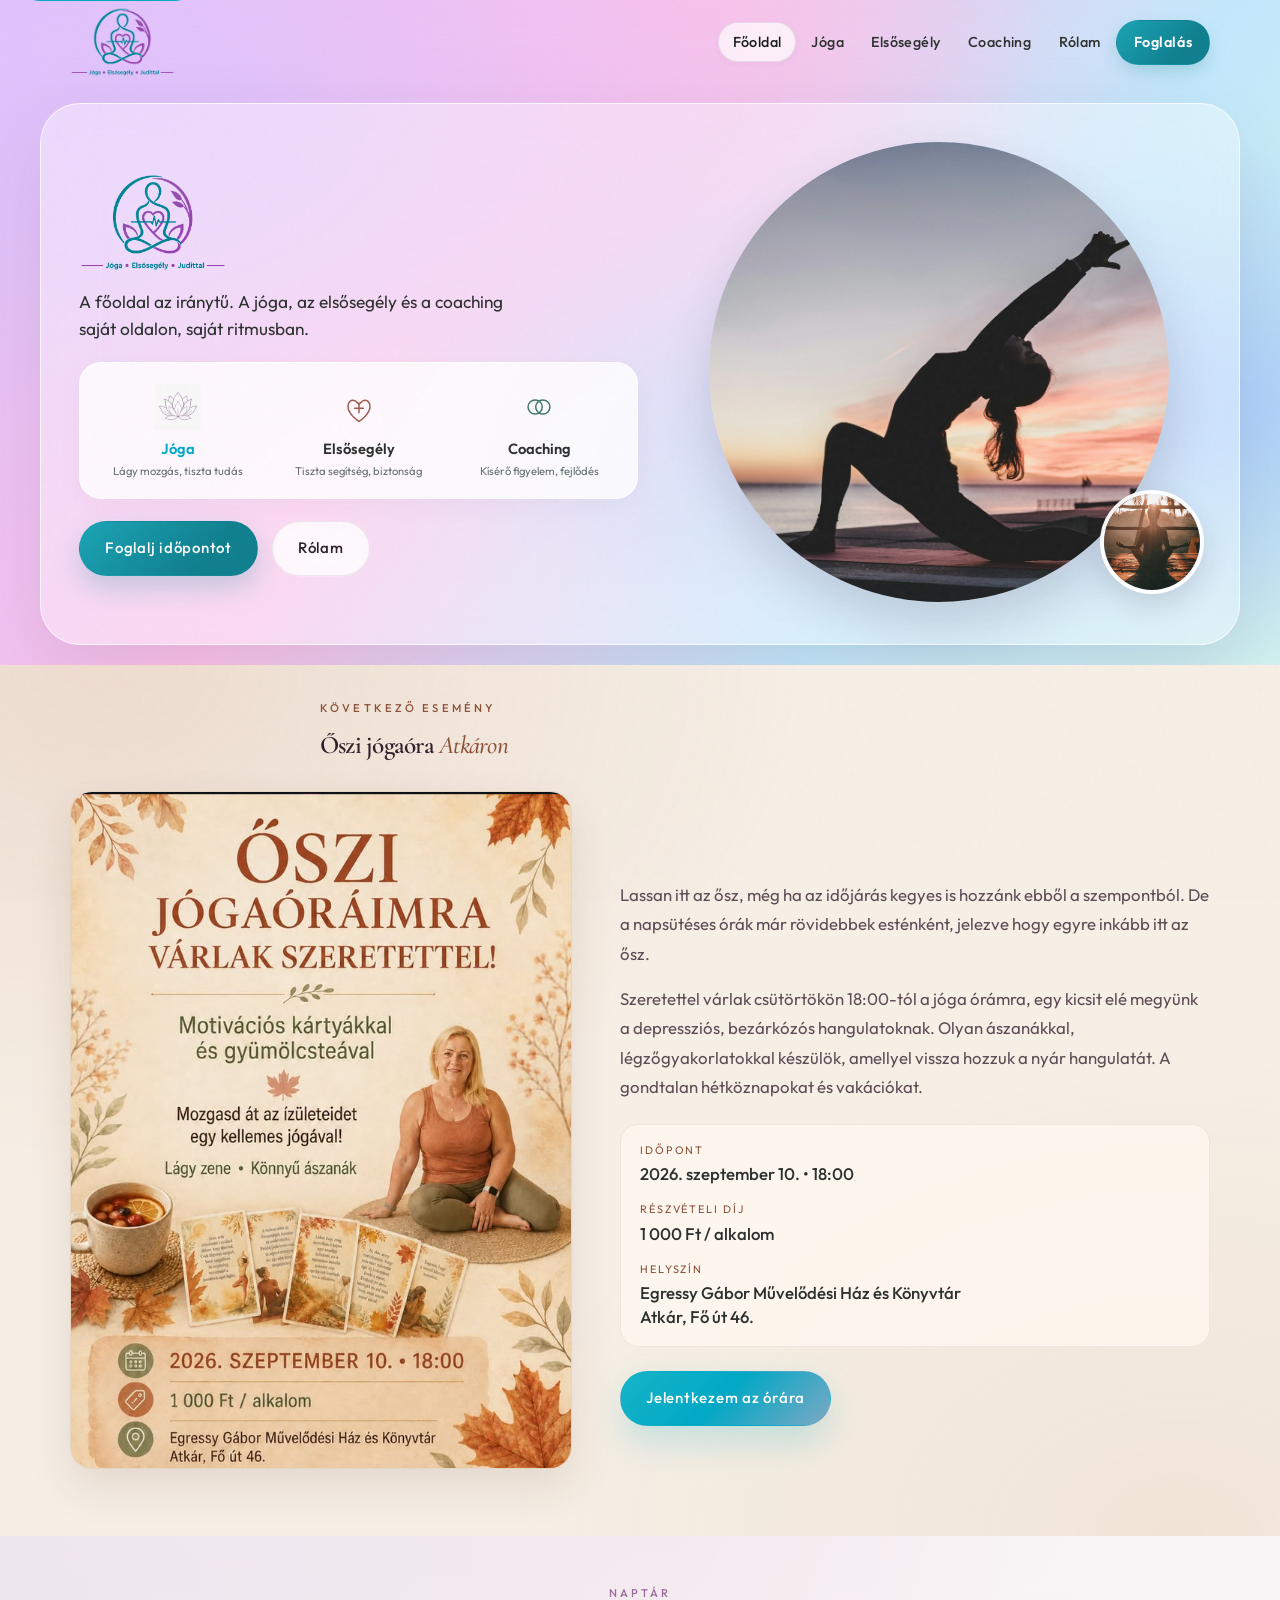
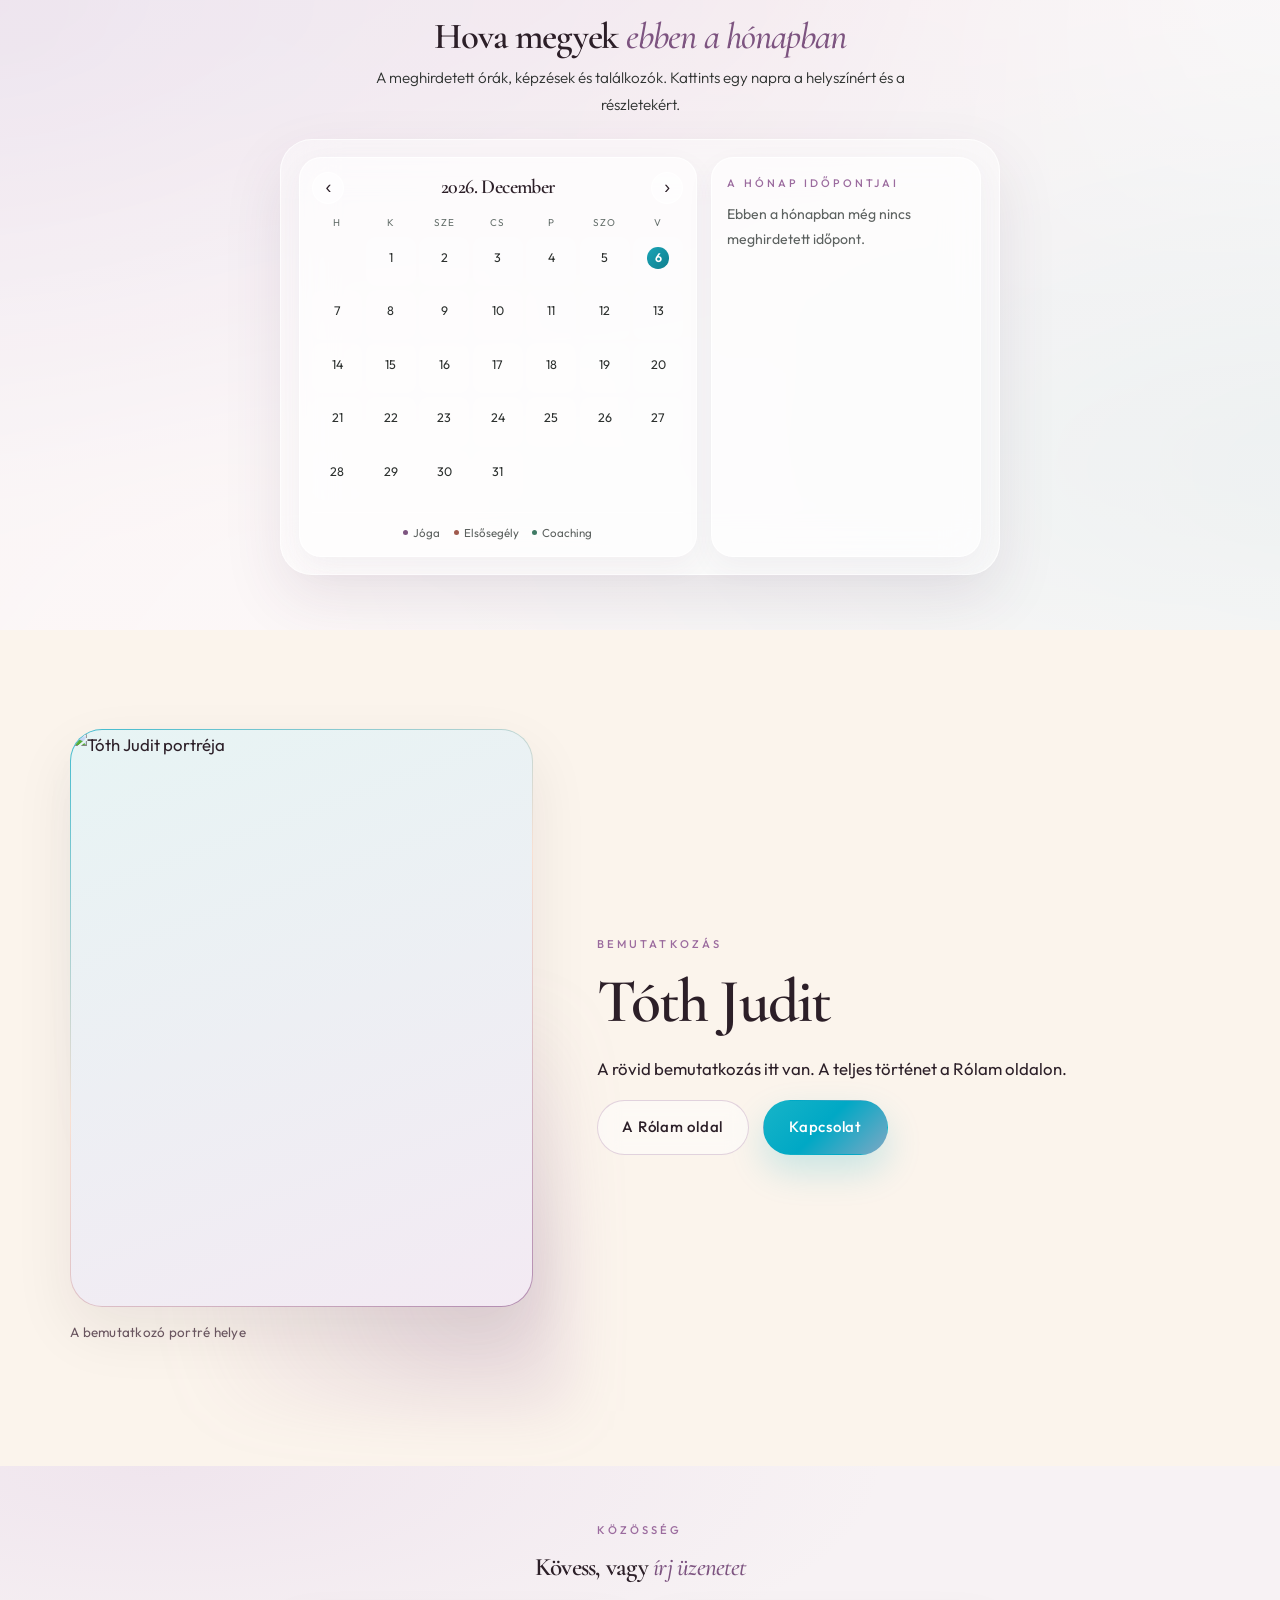
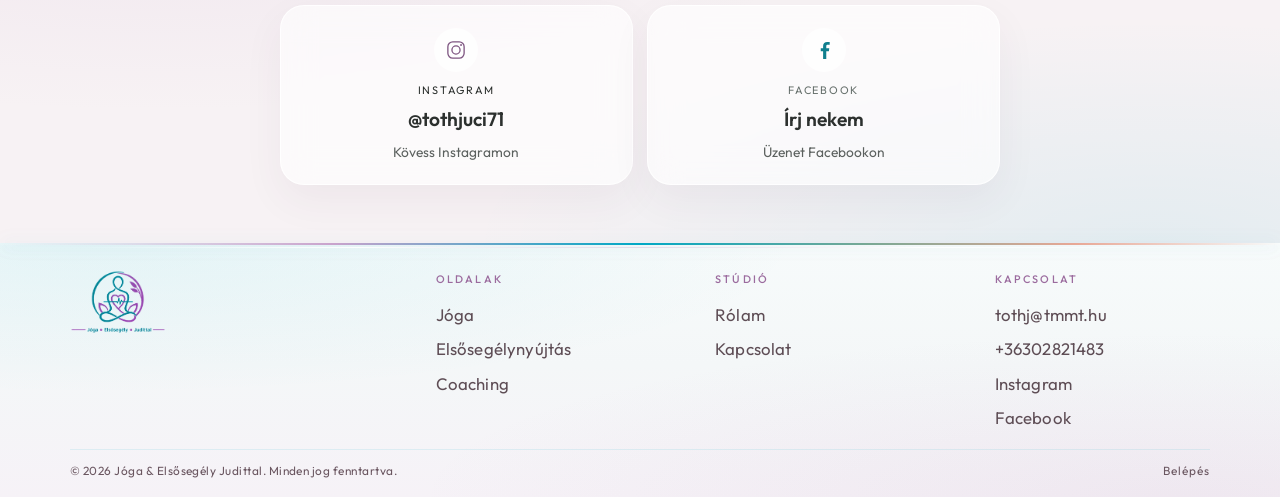
==== commit bfcbdf30: "Publish admin image replacement so every page photo can be changed from the panel. Co-authored-by: C" ====
--- a/index.html
+++ b/index.html
@@ -27,7 +27,7 @@
   <header class="site-header">
     <div class="container header-inner">
       <a class="logo" href="index.html" aria-label="Jóga és Elsősegély Judittal – főoldal">
-        <img src="images/logo.png" alt="Jóga • Elsősegély • Judittal">
+        <img src="images/logo.png" data-image="home.logo" alt="Jóga • Elsősegély • Judittal">
       </a>
       <nav class="site-nav" id="site-nav" aria-label="Főmenü">
         <ul class="nav-list">
@@ -46,7 +46,7 @@
       <div class="container hero-wrap">
         <div class="hero-shell hero-enter" style="--d:1">
           <div class="hero-shell__copy">
-            <img class="hero__logo" src="images/logo.png" alt="Jóga • Elsősegély • Judittal">
+            <img class="hero__logo" src="images/logo.png" data-image="home.logo" alt="Jóga • Elsősegély • Judittal">
             <h1 class="hero-card__lead" data-copy="home.heroLead">A főoldal az iránytű. A jóga, az elsősegély és a coaching saját oldalon, saját ritmusban.</h1>
             <div class="hero-feats">
               <a class="hero-feat hero-feat--joga" href="joga.html">
@@ -78,11 +78,11 @@
           </div>
           <div class="hero-shell__visual">
             <figure class="hero-circle hero-circle--main">
-              <img src="images/yoga-hero.jpg" alt="Nyugodt jógaóra, jelenlét és légzés">
+              <img src="images/yoga-hero.jpg" data-image="home.hero" alt="Nyugodt jógaóra, jelenlét és légzés">
             </figure>
             <div class="hero-float">
               <figure class="hero-circle hero-circle--mini">
-                <img src="images/yoga-practice.jpg" alt="Meditatív gyakorlat">
+                <img src="images/yoga-practice.jpg" data-image="home.practice" alt="Meditatív gyakorlat">
               </figure>
             </div>
           </div>
@@ -162,7 +162,7 @@
           <div class="about__glow" aria-hidden="true"></div>
           <div class="about__frame">
             <div class="about__media">
-              <img class="about__photo" src="images/profile.jpg" alt="Tóth Judit portréja" onerror="this.onerror=null;this.src='images/profile-placeholder.svg'">
+              <img class="about__photo" src="images/profile.jpg" data-image="home.profile" alt="Tóth Judit portréja" onerror="this.onerror=null;this.src='images/profile-placeholder.svg'">
             </div>
           </div>
           <p class="about__note" data-copy="home.aboutNote">A bemutatkozó portré helye</p>
@@ -211,7 +211,7 @@
     <div class="container footer-grid">
       <div class="footer-brand">
         <a class="logo" href="index.html">
-          <img src="images/logo.png" alt="Jóga • Elsősegély • Judittal">
+          <img src="images/logo.png" data-image="home.logo" alt="Jóga • Elsősegély • Judittal">
         </a>
         <p></p>
       </div>
@@ -238,8 +238,8 @@
       <p class="footer-copy"><span>&copy; <span id="year"></span> Jóga &amp; Elsősegély Judittal. Minden jog fenntartva.</span> <a class="footer-login" href="admin.html">Belépés</a></p>
     </div>
   </footer>
-  <script src="js/page-defaults.js?v=3"></script>
-  <script src="js/content-store.js?v=5"></script>
+  <script src="js/page-defaults.js?v=4"></script>
+  <script src="js/content-store.js?v=6"></script>
   <script src="js/calendar.js?v=15"></script>
   <script src="js/main.js?v=14"></script>
 </body>
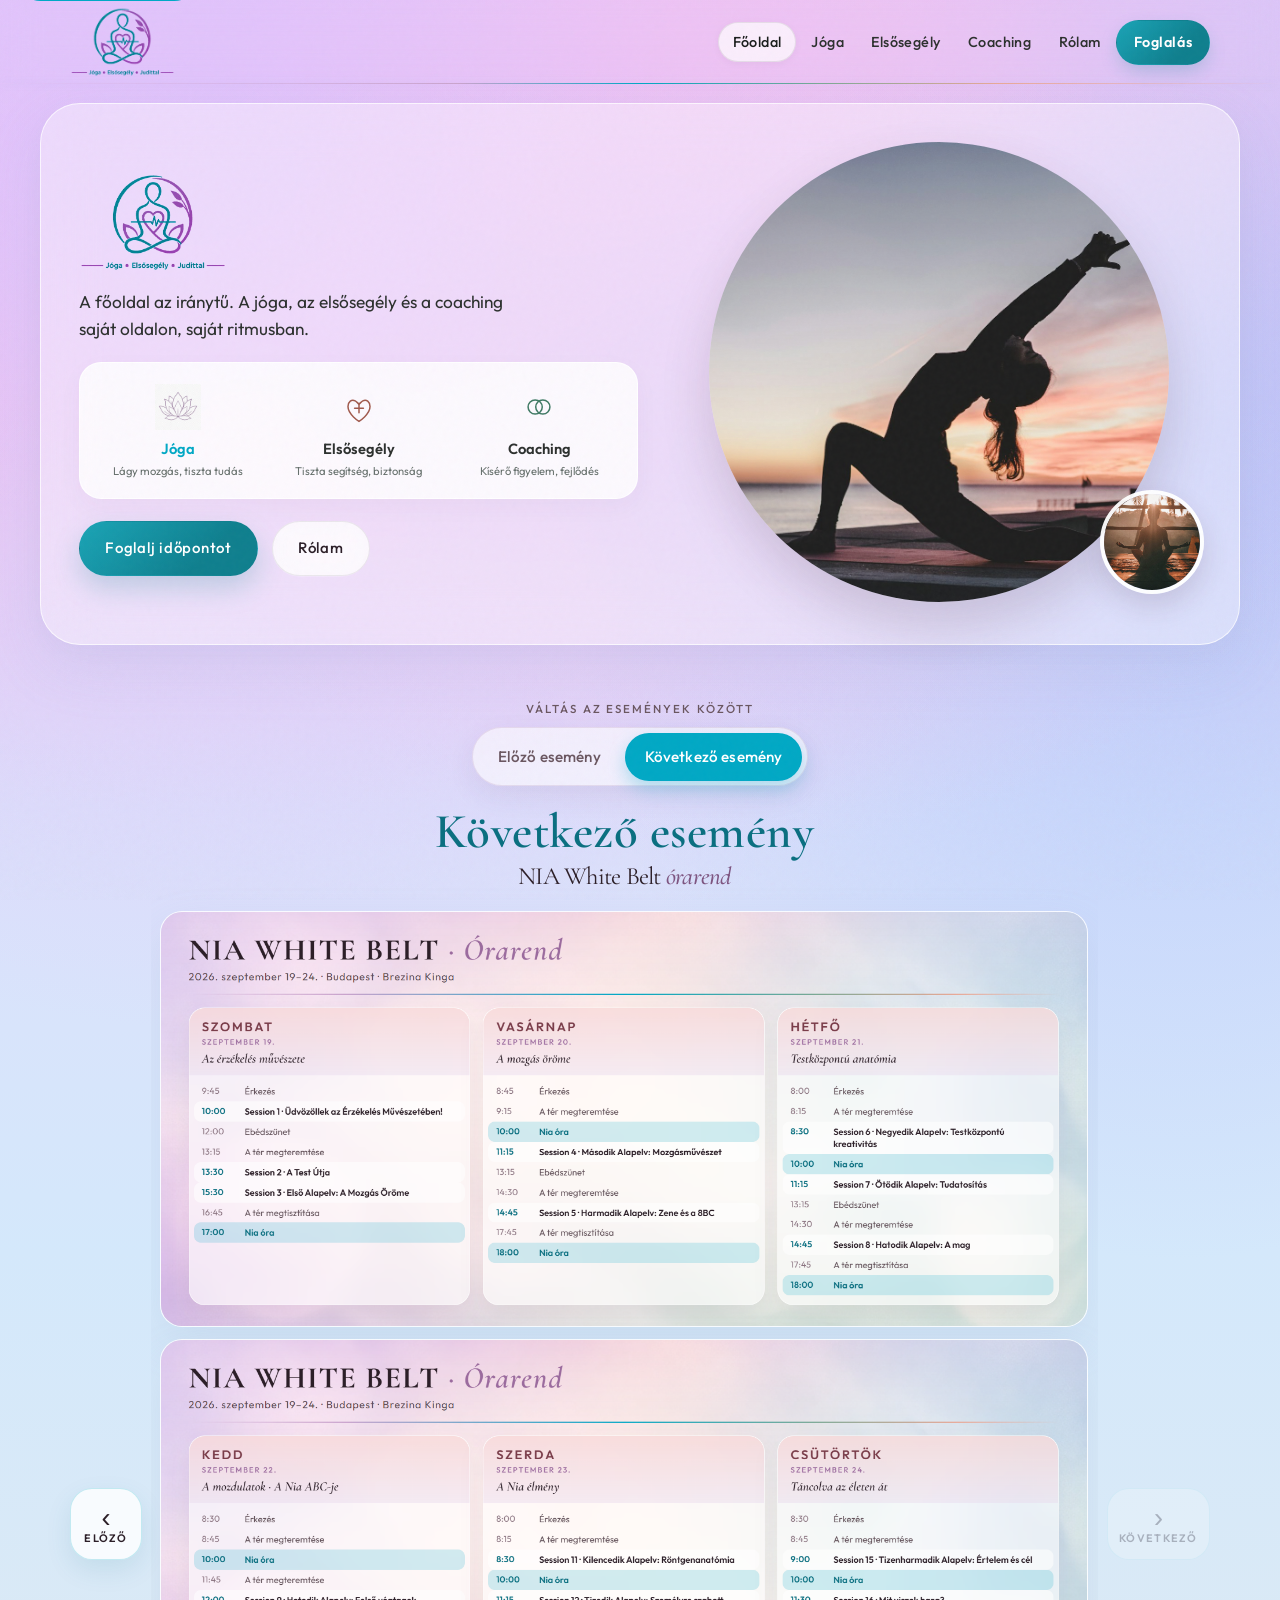
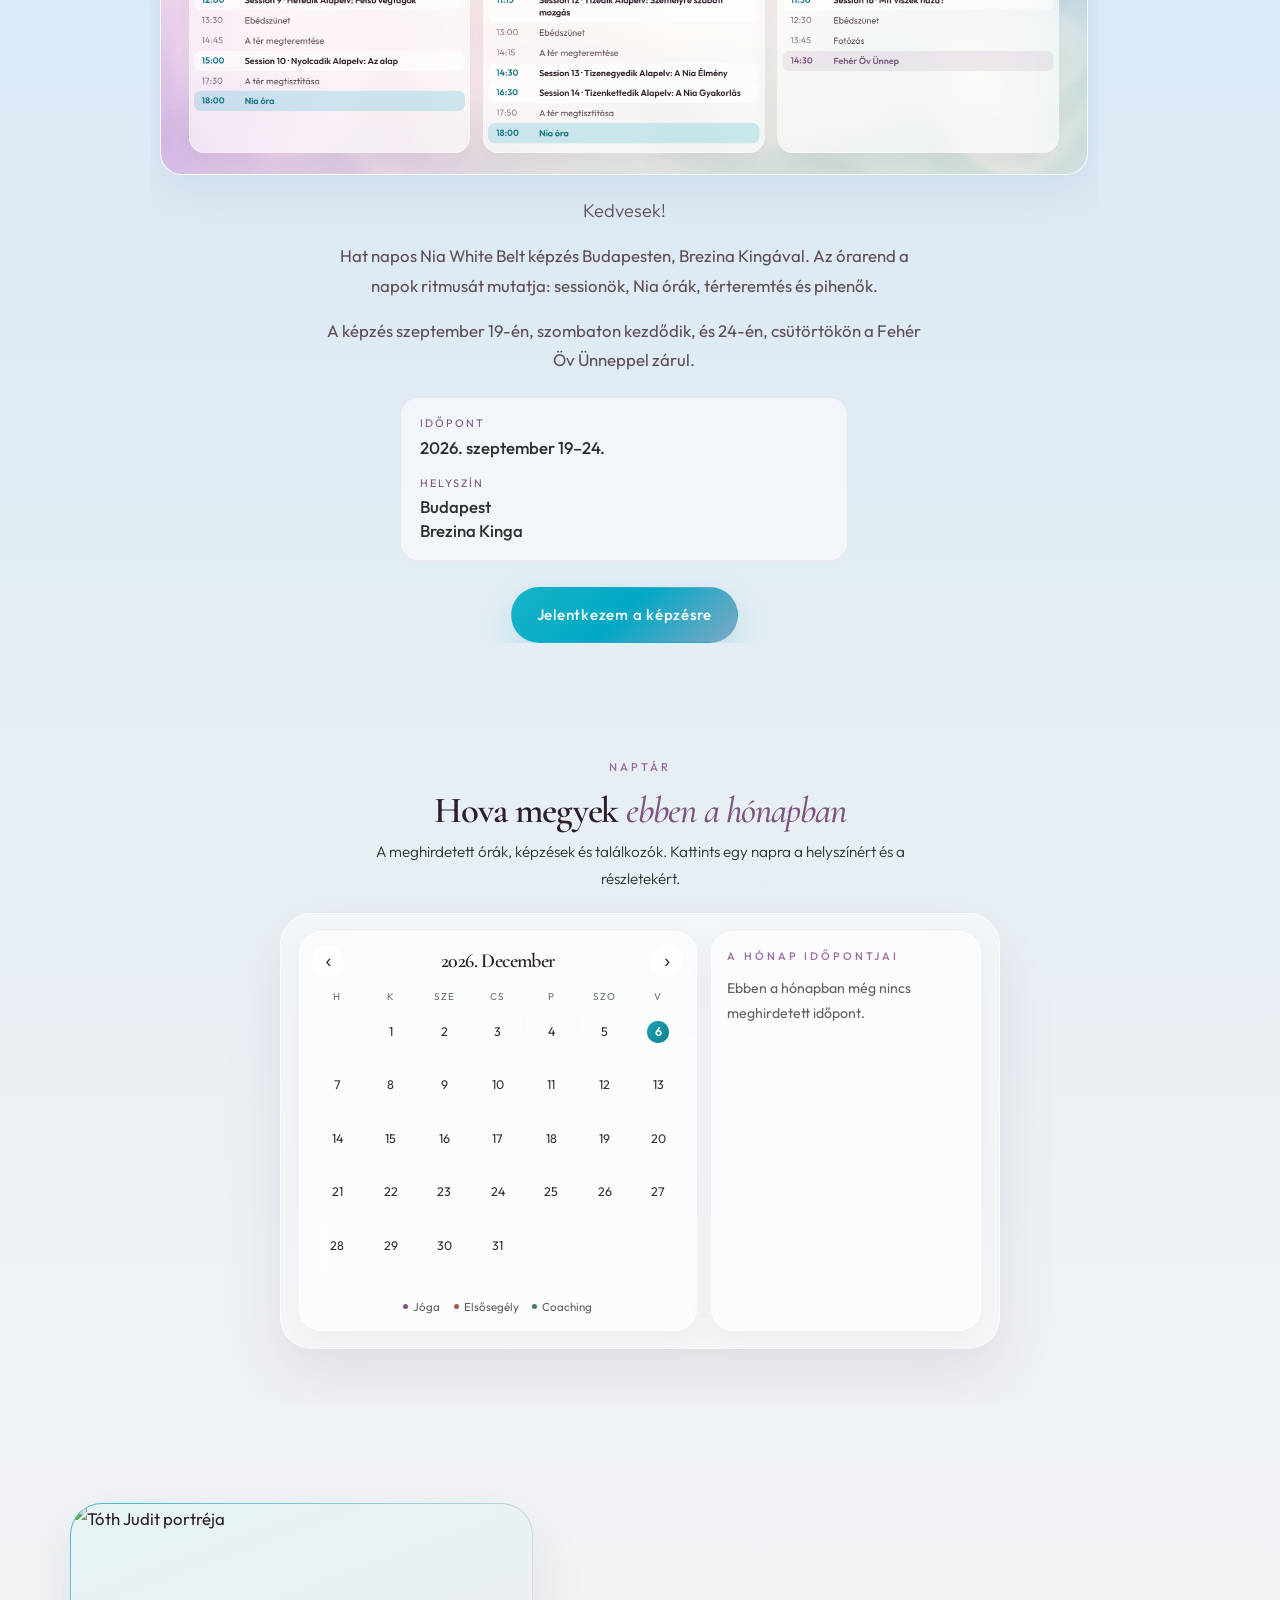
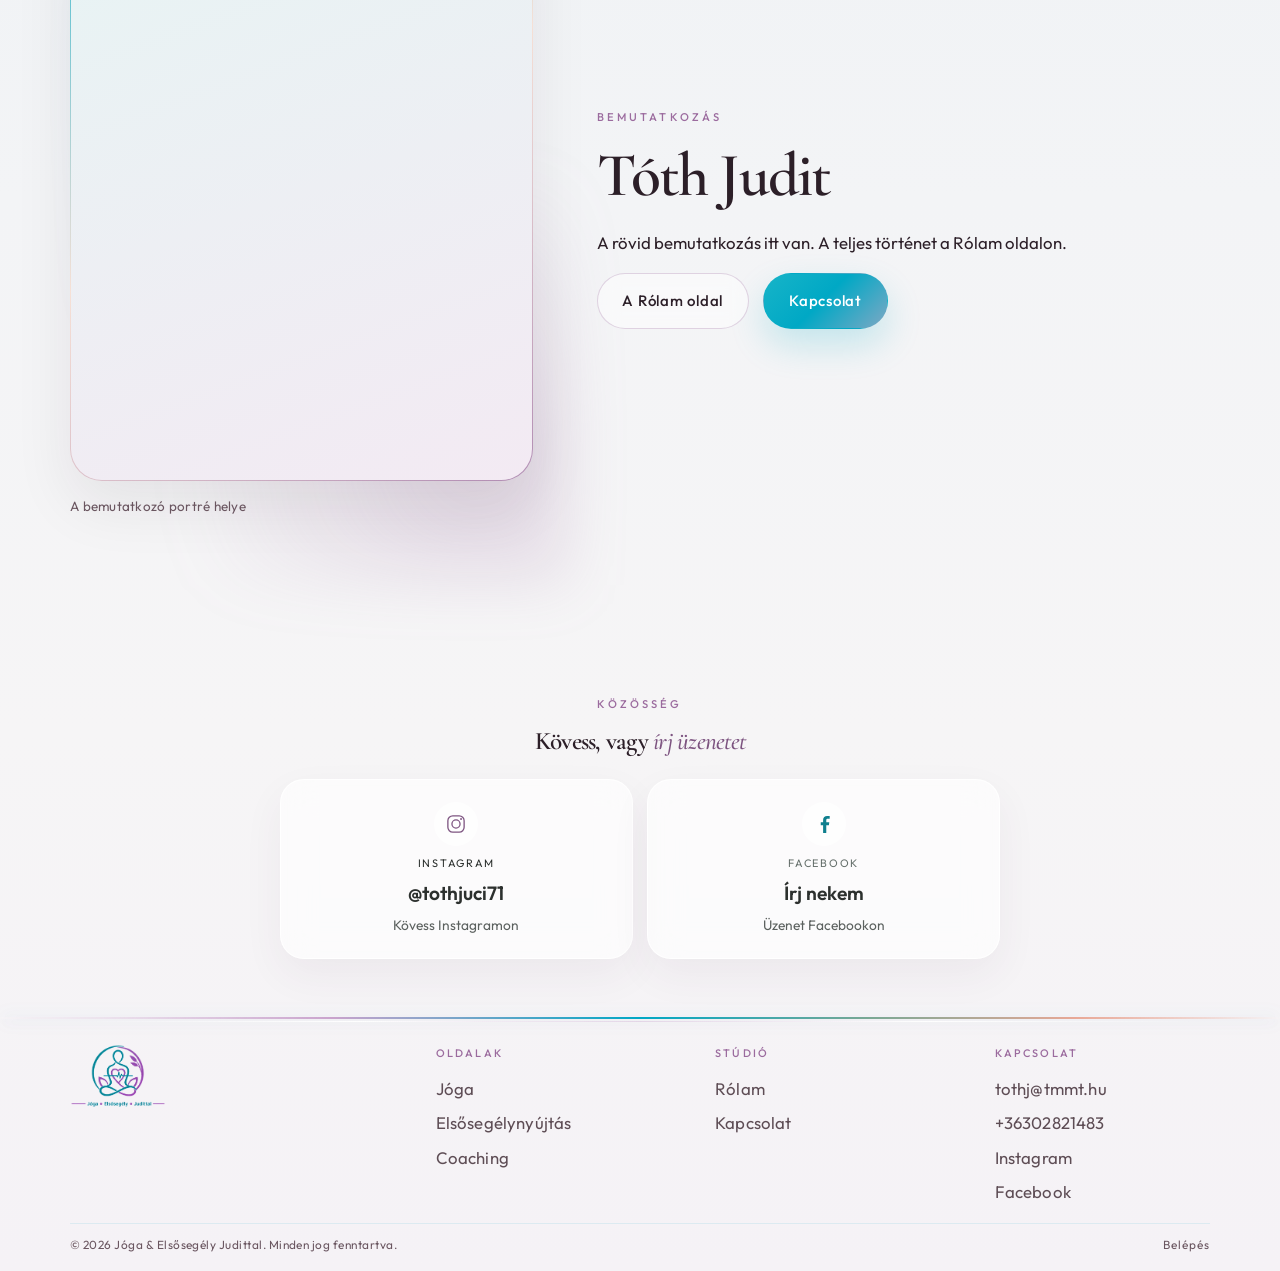
==== commit d3bd18ca: "Publish the event slider, NIA schedules, and admin editing for next and previous events. Co-authored" ====
--- a/index.html
+++ b/index.html
@@ -16,12 +16,12 @@
   <link rel="preconnect" href="https://fonts.googleapis.com">
   <link rel="preconnect" href="https://fonts.gstatic.com" crossorigin>
   <link href="https://fonts.googleapis.com/css2?family=Cormorant+Garamond:ital,wght@0,500;0,600;0,700;1,500;1,600&family=Outfit:wght@300;400;500;600&display=swap" rel="stylesheet">
-  <link rel="stylesheet" href="css/styles.css?v=36">
+  <link rel="stylesheet" href="css/styles.css?v=52">
   <script type="application/ld+json">
   {"@context":"https://schema.org","@type":"LocalBusiness","name":"Jóga & Elsősegély Judittal","description":"Jógaórák, elsősegély-képzések és coaching Judittal.","image":"images/logo.png","url":"https://jogaelseosegelyjudittal.hu/","email":"tothj@tmmt.hu","telephone":"+36302821483","founder":{"@type":"Person","name":"Tóth Judit"},"areaServed":"Hungary"}
   </script>
 </head>
-<body class="page-home">
+<body class="page-home home-wash">
   <div class="grain" aria-hidden="true"></div>
   <a class="skip-link" href="#fooldal">Ugrás a tartalomhoz</a>
   <header class="site-header">
@@ -91,24 +91,64 @@
     </section>
 
     <section class="event" id="kovetkezo-esemeny">
-      <div class="container event__intro reveal">
-        <p class="eyebrow">Következő esemény</p>
-        <h2 data-event-title>Őszi jógaóra <em>Atkáron</em></h2>
-      </div>
-      <div class="container event__layout">
-        <figure class="event__poster reveal">
-          <img data-event-image src="images/oszi-joga.png" alt="Őszi jógaóráimra várlak szeretettel — 2026. szeptember 10., 18:00, Atkár">
-        </figure>
-        <div class="event__copy reveal">
-          <p class="lead" data-event-lead>Kedves Jógásaim!</p>
-          <p data-event-p1>Lassan itt az ősz, még ha az időjárás kegyes is hozzánk ebből a szempontból. De a napsütéses órák már rövidebbek esténként, jelezve hogy egyre inkább itt az ősz.</p>
-          <p data-event-p2>Szeretettel várlak csütörtökön 18:00-tól a jóga órámra, egy kicsit elé megyünk a depressziós, bezárkózós hangulatoknak. Olyan ászanákkal, légzőgyakorlatokkal készülök, amellyel vissza hozzuk a nyár hangulatát. A gondtalan hétköznapokat és vakációkat.</p>
-          <ul class="event__meta">
-            <li><span>Időpont</span><strong data-event-when>2026. szeptember 10. • 18:00</strong></li>
-            <li><span>Részvételi díj</span><strong data-event-price>1 000 Ft / alkalom</strong></li>
-            <li><span>Helyszín</span><strong data-event-place>Egressy Gábor Művelődési Ház és Könyvtár<br>Atkár, Fő út 46.</strong></li>
-          </ul>
-          <a class="btn btn--primary" data-event-cta href="kapcsolat.html">Jelentkezem az órára</a>
+      <div class="container event-slider has-prev" data-event-slider>
+        <button type="button" class="event-slider__arrow event-slider__arrow--prev" data-event-prev aria-label="Előző esemény">
+          <span aria-hidden="true">‹</span>
+          <small>Előző</small>
+        </button>
+        <div class="event-slider__frame">
+          <div class="event-slider__track">
+            <article class="event-slide event-slide--schedules is-active" data-event-slide="next">
+              <p class="event-slide__kicker">Következő esemény</p>
+              <h2 class="event-slide__name" data-event-title>NIA White Belt <em>órarend</em></h2>
+              <figure class="event__poster">
+                <img data-event-image src="images/nia-orarend-1.png" alt="NIA White Belt órarend — 2026. szeptember 19–21., Budapest">
+                <img data-event-image-2 src="images/nia-orarend-2.png" alt="NIA White Belt órarend — 2026. szeptember 22–24., Budapest">
+              </figure>
+              <div class="event__copy">
+                <p class="lead" data-event-lead>Kedvesek!</p>
+                <p data-event-p1>Hat napos Nia White Belt képzés Budapesten, Brezina Kingával. Az órarend a napok ritmusát mutatja: sessionök, Nia órák, térteremtés és pihenők.</p>
+                <p data-event-p2>A képzés szeptember 19-én, szombaton kezdődik, és 24-én, csütörtökön a Fehér Öv Ünneppel zárul.</p>
+                <ul class="event__meta">
+                  <li><span>Időpont</span><strong data-event-when>2026. szeptember 19–24.</strong></li>
+                  <li><span>Részvételi díj</span><strong data-event-price></strong></li>
+                  <li><span>Helyszín</span><strong data-event-place>Budapest<br>Brezina Kinga</strong></li>
+                </ul>
+                <a class="btn btn--primary" data-event-cta href="kapcsolat.html">Jelentkezem a képzésre</a>
+                <p class="event__past" data-event-past hidden>Ez az alkalom már lezajlott.</p>
+              </div>
+            </article>
+            <article class="event-slide event-slide--photo" data-event-slide="prev">
+              <p class="event-slide__kicker">Előző esemény</p>
+              <h2 class="event-slide__name" data-event-title>Őszi jógaóra <em>Atkáron</em></h2>
+              <figure class="event__poster">
+                <img data-event-image src="images/oszi-joga.png" alt="Őszi jógaóráimra várlak szeretettel — 2026. szeptember 10., 18:00, Atkár">
+              </figure>
+              <div class="event__copy">
+                <p class="lead" data-event-lead>Kedves Jógásaim!</p>
+                <p data-event-p1>Lassan itt az ősz, még ha az időjárás kegyes is hozzánk ebből a szempontból. De a napsütéses órák már rövidebbek esténként, jelezve hogy egyre inkább itt az ősz.</p>
+                <p data-event-p2>Szeretettel várlak csütörtökön 18:00-tól a jóga órámra, egy kicsit elé megyünk a depressziós, bezárkózós hangulatoknak. Olyan ászanákkal, légzőgyakorlatokkal készülök, amellyel vissza hozzuk a nyár hangulatát. A gondtalan hétköznapokat és vakációkat.</p>
+                <ul class="event__meta">
+                  <li><span>Időpont</span><strong data-event-when>2026. szeptember 10. • 18:00</strong></li>
+                  <li><span>Részvételi díj</span><strong data-event-price>1 000 Ft / alkalom</strong></li>
+                  <li><span>Helyszín</span><strong data-event-place>Egressy Gábor Művelődési Ház és Könyvtár<br>Atkár, Fő út 46.</strong></li>
+                </ul>
+                <a class="btn btn--primary" data-event-cta href="kapcsolat.html" hidden>Jelentkezem az órára</a>
+                <p class="event__past" data-event-past>Ez az alkalom már lezajlott.</p>
+              </div>
+            </article>
+          </div>
+        </div>
+        <button type="button" class="event-slider__arrow event-slider__arrow--next" data-event-next aria-label="Következő esemény" disabled>
+          <span aria-hidden="true">›</span>
+          <small>Következő</small>
+        </button>
+        <div class="event-slider__switch">
+          <p class="event-slider__hint">Váltás az események között</p>
+          <div class="event-slider__dots" role="tablist" aria-label="Események">
+            <button type="button" class="event-slider__dot" data-event-goto="prev" aria-selected="false">Előző esemény</button>
+            <button type="button" class="event-slider__dot is-active" data-event-goto="next" aria-selected="true">Következő esemény</button>
+          </div>
         </div>
       </div>
     </section>
@@ -143,11 +183,11 @@
             <p class="eyebrow" data-cal-panel-label>A hónap időpontjai</p>
             <div data-cal-list>
               <article class="cal-item cal-item--joga">
-                <p class="cal-item__when">10. · 18:00</p>
+                <p class="cal-item__when">19. · 09:45</p>
                 <p class="cal-item__type">Jóga</p>
-                <h4>Őszi jógaóra</h4>
-                <p class="cal-item__place">Egressy Gábor Művelődési Ház és Könyvtár, Atkár, Fő út 46.</p>
-                <p class="cal-item__note">1 000 Ft / alkalom</p>
+                <h4>NIA White Belt</h4>
+                <p class="cal-item__place">Budapest · Brezina Kinga</p>
+                <p class="cal-item__note">2026. szeptember 19–24.</p>
                 <a class="btn btn--ghost" href="kapcsolat.html">Jelentkezem</a>
               </article>
             </div>
@@ -239,8 +279,8 @@
     </div>
   </footer>
   <script src="js/page-defaults.js?v=4"></script>
-  <script src="js/content-store.js?v=6"></script>
+  <script src="js/content-store.js?v=10"></script>
   <script src="js/calendar.js?v=15"></script>
-  <script src="js/main.js?v=14"></script>
+  <script src="js/main.js?v=17"></script>
 </body>
 </html>
--- a/css/styles.css
+++ b/css/styles.css
@@ -244,15 +244,34 @@
 
 }
 
+.site-header::after {
+  content: "";
+  position: absolute;
+  left: 0;
+  right: 0;
+  bottom: 0;
+  height: 1px;
+  pointer-events: none;
+  background: linear-gradient(90deg,
+    transparent 0%,
+    rgba(201, 163, 204, 0.45) 22%,
+    var(--joga-soft) 36%,
+    var(--teal) 50%,
+    var(--coach-soft) 64%,
+    var(--aid-soft) 78%,
+    transparent 100%);
+  box-shadow: 0 0 10px rgba(0, 168, 197, 0.14);
+}
+
 .site-header.is-scrolled {
 
   background: var(--ivory);
 
   backdrop-filter: blur(22px);
 
-  border-bottom-color: rgba(44, 31, 40, 0.06);
-
-  box-shadow: 0 10px 40px rgba(44, 31, 40, 0.045);
+  border-bottom-color: transparent;
+
+  box-shadow: none;
 
 }
 
@@ -1902,25 +1921,109 @@
 .event__intro .eyebrow { color: #8a4f38; }
 .event__intro em { color: #8a4f38; }
 
-.event__layout {
+.event-slider {
+  position: relative;
   display: grid;
-  gap: 1.8rem;
+  grid-template-columns: auto minmax(0, 1fr) auto;
+  grid-template-areas:
+    "switch switch switch"
+    "prev frame next";
   align-items: center;
-}
+  gap: 1.15rem 0.55rem;
+}
+
+.event-slider__switch {
+  grid-area: switch;
+  display: grid;
+  justify-items: center;
+  gap: 0.55rem;
+}
+
+.event-slider__hint {
+  margin: 0;
+  font-size: 0.72rem;
+  font-weight: 500;
+  letter-spacing: 0.18em;
+  text-transform: uppercase;
+  color: var(--muted);
+}
+
+.event-slider__frame {
+  grid-area: frame;
+  overflow: hidden;
+}
+
+.event-slider__track {
+  position: relative;
+  width: 100%;
+}
+
+.event-slide {
+  width: 100%;
+  padding: 0 0.4rem;
+  text-align: center;
+  transition: opacity 0.45s var(--ease), transform 0.45s var(--ease);
+}
+
+.event-slide:not(.is-active) {
+  position: absolute;
+  left: 0;
+  top: 0;
+  opacity: 0;
+  pointer-events: none;
+  transform: translateX(2.2rem);
+}
+
+.event-slider.is-prev .event-slide--next:not(.is-active) {
+  transform: translateX(-2.2rem);
+}
+
+.event-slide__kicker {
+  margin: 0 0 0.2rem;
+  font-family: var(--font-serif);
+  font-size: clamp(2rem, 4.4vw, 3.05rem);
+  font-weight: 600;
+  line-height: 1.12;
+  letter-spacing: 0.01em;
+  color: var(--teal-deep);
+}
+
+.event-slide--photo .event-slide__kicker {
+  color: #8a4f38;
+}
+
+.event-slide__name,
+.event-slide h2 {
+  margin: 0 auto 1.35rem;
+  max-width: 34rem;
+  font-size: clamp(1.2rem, 2.2vw, 1.55rem);
+  font-weight: 400;
+}
+
+.event-slide h2 em { color: var(--joga); }
 
 .event__poster {
-  margin: 0;
-  border-radius: 22px;
-  overflow: hidden;
-  background: #efe4d4;
-  box-shadow: 0 18px 44px rgba(90, 52, 36, 0.12);
-  border: 1px solid rgba(138, 79, 56, 0.1);
-}
+  margin: 0 auto 1.25rem;
+  display: grid;
+  gap: 0.75rem;
+}
+
+.event-slide--schedules .event__poster { max-width: 58rem; }
+.event-slide--photo .event__poster { max-width: 26rem; }
 
 .event__poster img {
   width: 100%;
   height: auto;
   display: block;
+  border-radius: 22px;
+  background: #efe4d4;
+  box-shadow: 0 18px 44px rgba(90, 52, 36, 0.12);
+  border: 1px solid rgba(138, 79, 56, 0.1);
+}
+
+.event__copy {
+  max-width: 38rem;
+  margin: 0 auto;
 }
 
 .event__copy .lead { margin-bottom: 0.85rem; }
@@ -1928,16 +2031,19 @@
 
 .event__meta {
   list-style: none;
-  margin: 1.4rem 0 1.5rem;
+  margin: 1.4rem auto 1.5rem;
   padding: 1rem 1.15rem;
   display: grid;
   gap: 0.85rem;
+  max-width: 28rem;
+  text-align: left;
   border-radius: 18px;
   background: rgba(255, 248, 240, 0.8);
   border: 1px solid rgba(138, 79, 56, 0.1);
 }
 
 .event__meta li { display: grid; gap: 0.15rem; }
+.event__meta li[hidden] { display: none; }
 .event__meta span {
   font-size: 0.68rem;
   letter-spacing: 0.18em;
@@ -1950,8 +2056,128 @@
   line-height: 1.45;
 }
 
-@media (min-width: 900px) {
-  .event__layout { grid-template-columns: 0.92fr 1.08fr; gap: 3rem; }
+.event-slide .btn { margin-top: 0.15rem; }
+.event-slide [data-event-cta][hidden],
+.event__past[hidden] {
+  display: none !important;
+}
+.event__past {
+  margin: 0.85rem 0 0;
+  font-size: 0.92rem;
+  color: var(--muted);
+}
+
+.event-slider__arrow {
+  display: grid;
+  justify-items: center;
+  align-content: center;
+  gap: 0.12rem;
+  min-width: 72px;
+  min-height: 72px;
+  padding: 0.55rem 0.7rem 0.5rem;
+  border: 1px solid rgba(0, 168, 197, 0.22);
+  border-radius: 22px;
+  background: rgba(255, 255, 255, 0.82);
+  color: var(--ink);
+  font-size: 1.7rem;
+  line-height: 1;
+  cursor: pointer;
+  box-shadow: 0 10px 26px rgba(10, 111, 128, 0.1);
+  transition: transform 0.25s var(--ease), background 0.25s ease, opacity 0.25s ease, box-shadow 0.25s ease;
+}
+
+.event-slider__arrow small {
+  font-family: var(--font-sans);
+  font-size: 0.68rem;
+  font-weight: 600;
+  letter-spacing: 0.12em;
+  text-transform: uppercase;
+}
+
+.event-slider__arrow--prev { grid-area: prev; }
+.event-slider__arrow--next { grid-area: next; }
+
+.event-slider__arrow:hover:not(:disabled) {
+  transform: translateY(-2px);
+  background: #fff;
+  box-shadow: 0 14px 30px rgba(10, 111, 128, 0.16);
+}
+
+.event-slider__arrow:disabled {
+  opacity: 0.28;
+  cursor: default;
+  box-shadow: none;
+}
+
+.event-slider__dots {
+  display: inline-flex;
+  gap: 0.25rem;
+  padding: 0.28rem;
+  border-radius: 999px;
+  background: rgba(255, 255, 255, 0.58);
+  border: 1px solid rgba(155, 107, 158, 0.16);
+  box-shadow: 0 10px 28px rgba(80, 50, 90, 0.08);
+}
+
+.event-slider__dot {
+  min-height: 48px;
+  padding: 0.7rem 1.25rem;
+  border: 0;
+  border-radius: 999px;
+  background: transparent;
+  color: var(--muted);
+  font-family: inherit;
+  font-size: 0.95rem;
+  font-weight: 500;
+  letter-spacing: 0.01em;
+  white-space: nowrap;
+  cursor: pointer;
+}
+
+.event-slider__dot.is-active[data-event-goto="next"] {
+  background: var(--teal);
+  color: #fff;
+  box-shadow: 0 8px 18px rgba(0, 168, 197, 0.28);
+}
+
+.event-slider__dot.is-active[data-event-goto="prev"] {
+  background: #8a4f38;
+  color: #fff;
+  box-shadow: 0 8px 18px rgba(138, 79, 56, 0.22);
+}
+
+.event-slider__dot:hover:not(.is-active) {
+  color: var(--ink);
+  background: rgba(255, 255, 255, 0.72);
+}
+
+.event-slider:not(.has-prev) {
+  grid-template-columns: minmax(0, 1fr);
+  grid-template-areas: "frame";
+}
+
+.event-slider:not(.has-prev) .event-slider__arrow,
+.event-slider:not(.has-prev) .event-slider__switch {
+  display: none;
+}
+
+@media (max-width: 699px) {
+  .event-slider {
+    grid-template-columns: 1fr 1fr;
+    grid-template-areas:
+      "switch switch"
+      "frame frame"
+      "prev next";
+    justify-items: center;
+  }
+  .event-slider__frame { width: 100%; }
+  .event-slider__dots { width: min(100%, 22rem); }
+  .event-slider__dot { flex: 1; padding: 0.65rem 0.5rem; font-size: 0.82rem; }
+  .event-slider__arrow { min-width: 64px; }
+}
+
+@media (prefers-reduced-motion: reduce) {
+  .event-slide { transition: none; }
 }
 
 .aid-courses {
@@ -3098,3 +3324,68 @@
     padding: 2rem 1.7rem;
   }
 }
+
+/* Homepage cream→ivory wash. Revert: remove class "home-wash" from <body> in index.html */
+body.page-home.home-wash {
+  background:
+    radial-gradient(ellipse 110% 32% at 18% 0%, rgba(224, 195, 252, 0.88), transparent 72%),
+    radial-gradient(ellipse 90% 28% at 58% 0%, rgba(251, 194, 235, 0.7), transparent 68%),
+    radial-gradient(ellipse 70% 26% at 92% 10%, rgba(161, 196, 253, 0.62), transparent 70%),
+    linear-gradient(180deg,
+      #e6c8fb 0%,
+      #efc8f0 9%,
+      #dce0fb 18%,
+      #d4e8fb 28%,
+      #dceaf4 40%,
+      #e6eef4 52%,
+      #eef2f5 64%,
+      #f3f4f6 76%,
+      #f6f5f6 88%,
+      #f5f2f6 100%);
+}
+
+body.page-home.home-wash .hero {
+  overflow: visible;
+  background:
+    radial-gradient(ellipse at 12% 18%, rgba(224, 195, 252, 0.42), transparent 52%),
+    radial-gradient(ellipse at 52% 8%, rgba(251, 194, 235, 0.32), transparent 48%),
+    radial-gradient(ellipse at 88% 58%, rgba(161, 196, 253, 0.28), transparent 54%);
+}
+
+body.page-home.home-wash .hero-shell {
+  box-shadow:
+    0 22px 56px rgba(140, 168, 210, 0.16),
+    0 6px 18px rgba(190, 180, 220, 0.1);
+}
+
+body.page-home.home-wash .event__poster img {
+  background: rgba(255, 255, 255, 0.42);
+  border: 1px solid rgba(255, 255, 255, 0.72);
+  box-shadow: 0 18px 44px rgba(140, 160, 190, 0.16);
+}
+
+body.page-home.home-wash .event-slide h2 em,
+body.page-home.home-wash .event__meta span {
+  color: var(--joga);
+}
+
+body.page-home.home-wash .event__meta {
+  background: rgba(255, 255, 255, 0.55);
+  border-color: rgba(155, 107, 158, 0.12);
+}
+
+body.page-home.home-wash .event,
+body.page-home.home-wash .calendar-section,
+body.page-home.home-wash #rolam-rovid.section--cream,
+body.page-home.home-wash .social-section {
+  background: transparent;
+}
+
+body.page-home.home-wash .calendar-section::before,
+body.page-home.home-wash .calendar-section::after {
+  display: none;
+}
+
+body.page-home.home-wash .site-footer {
+  background: transparent;
+}
